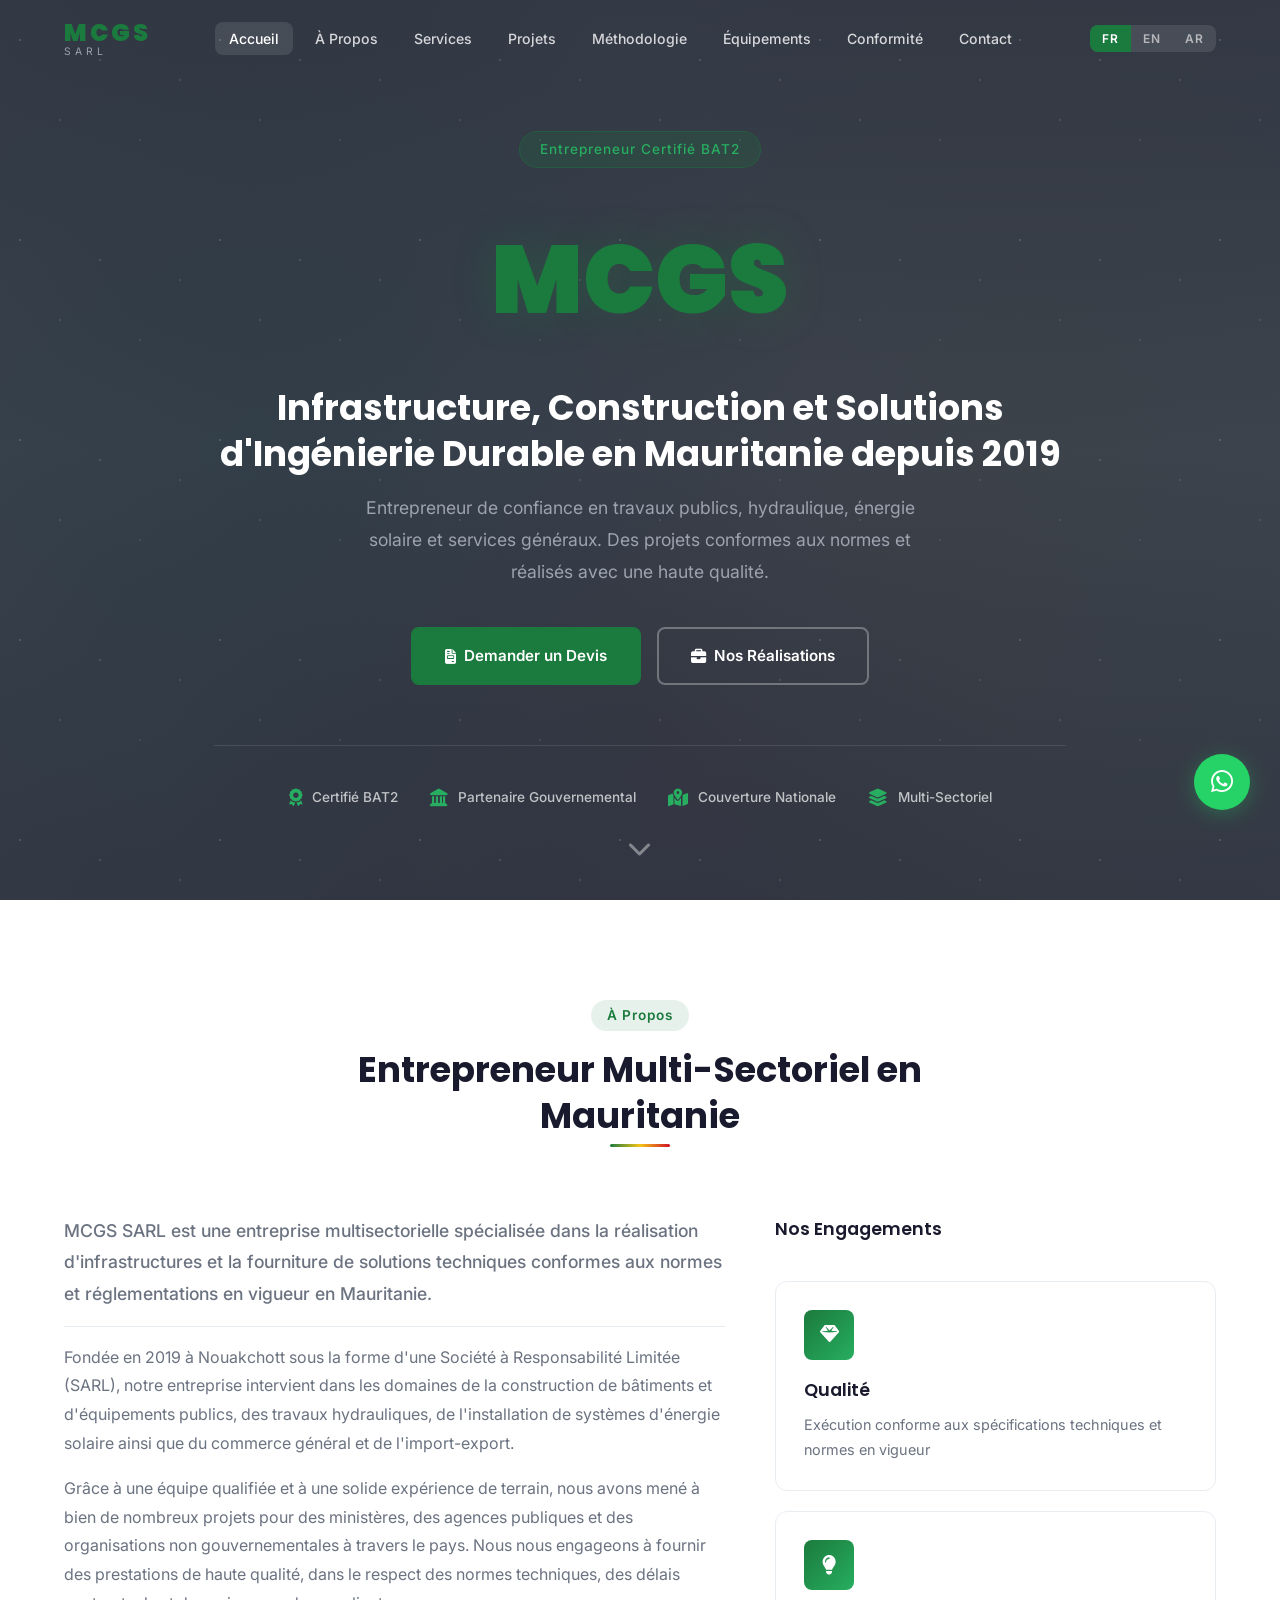
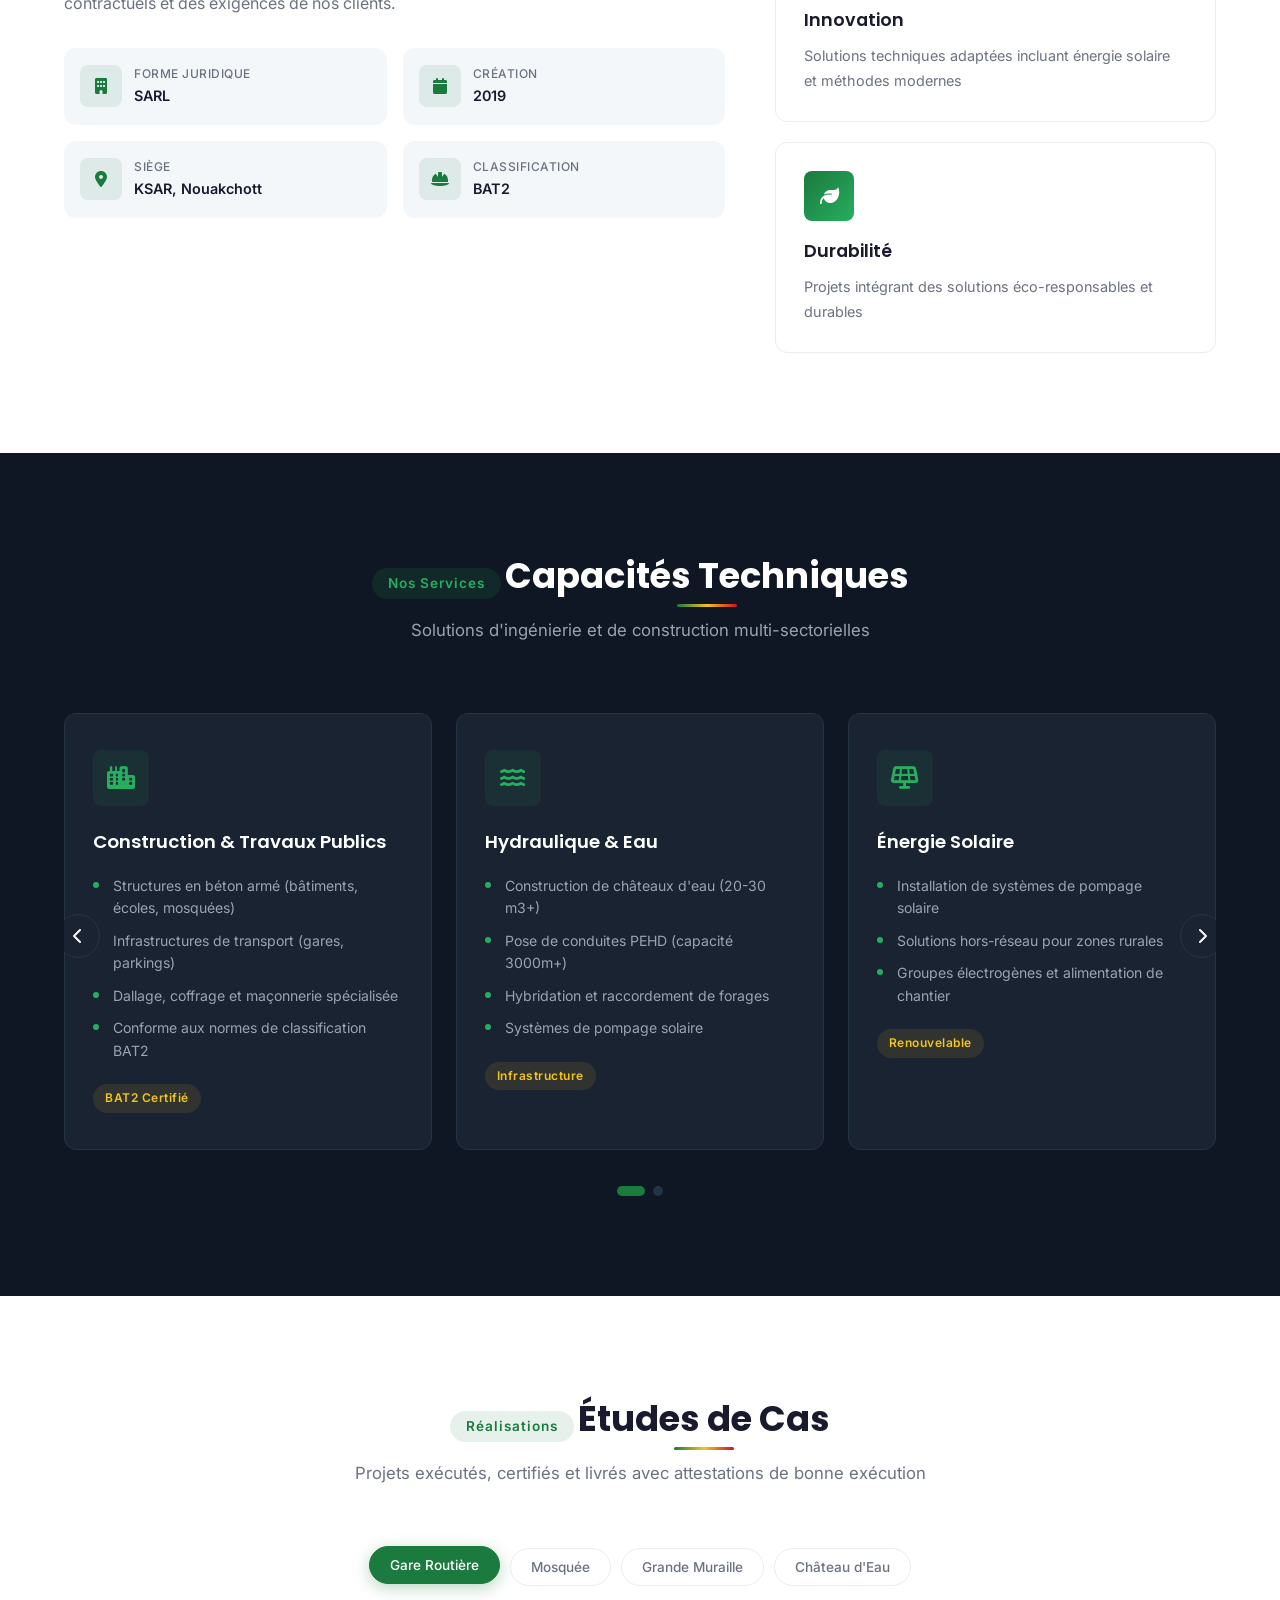
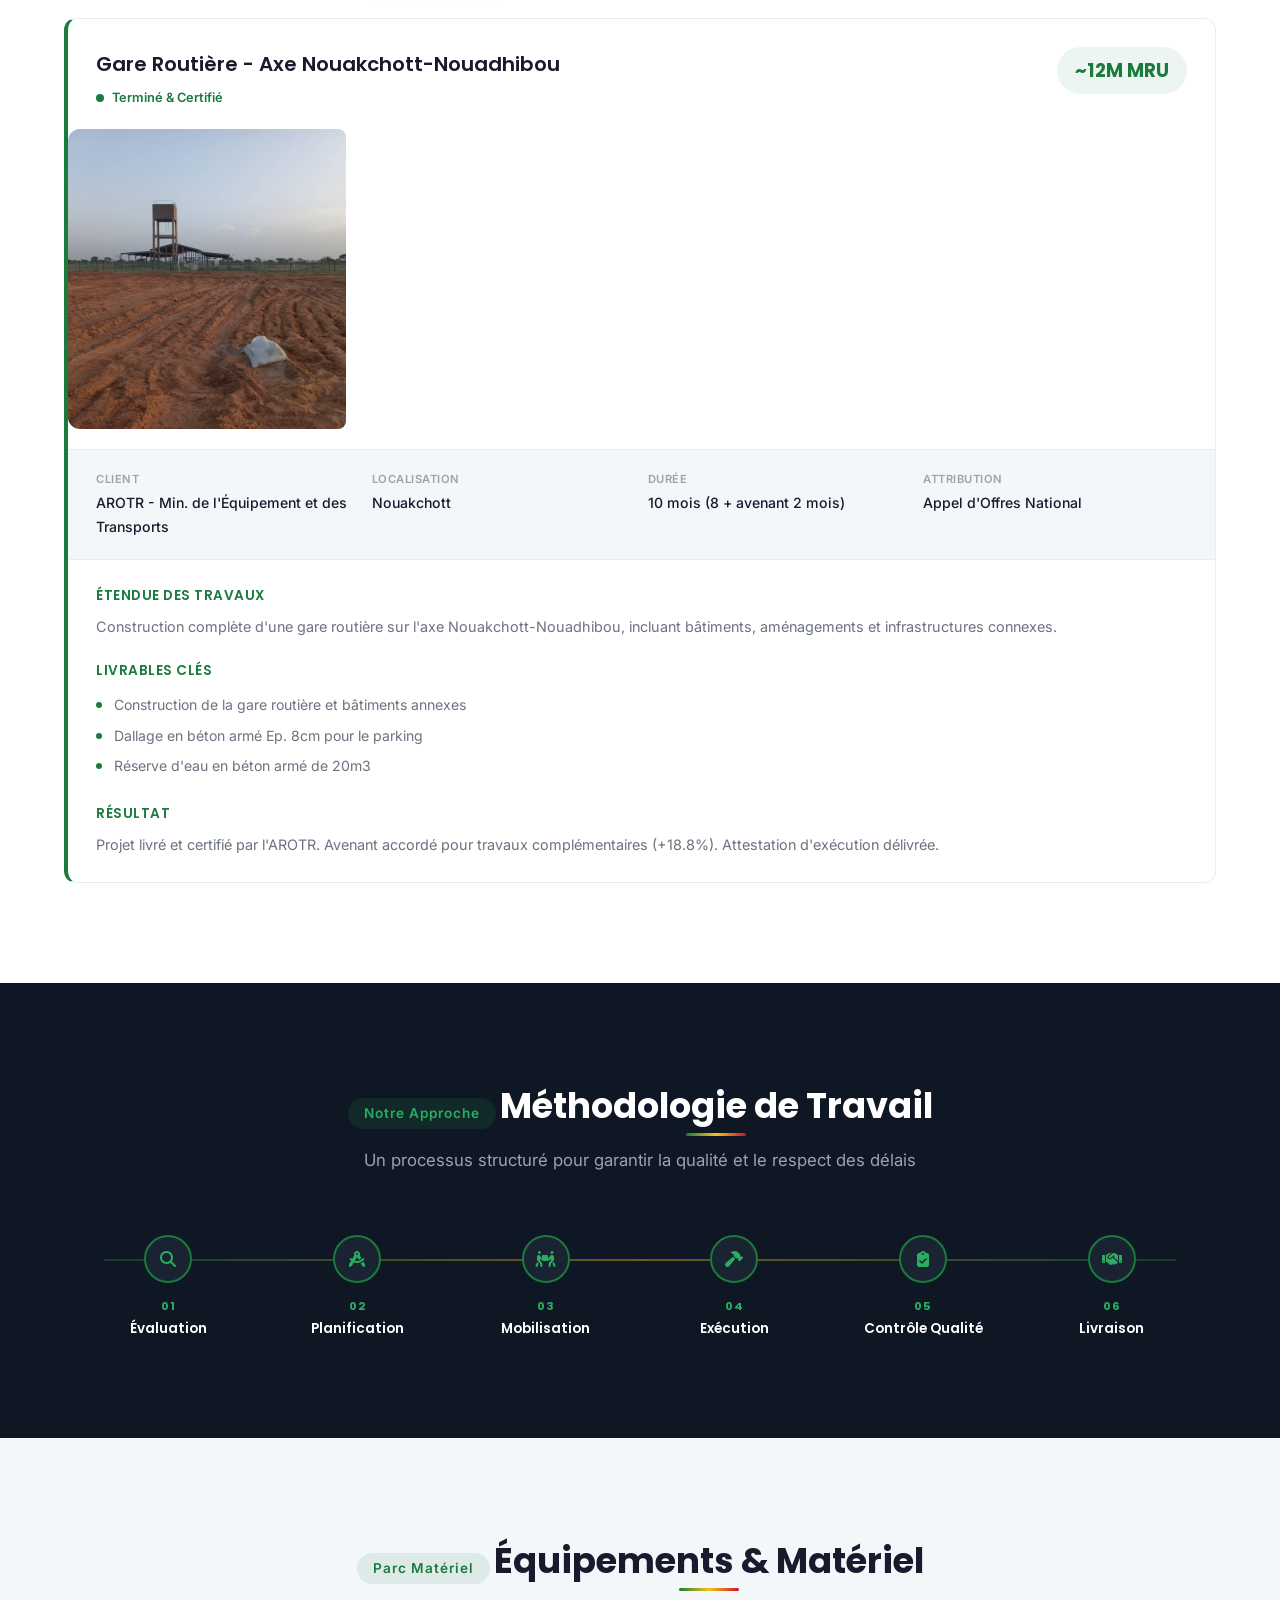
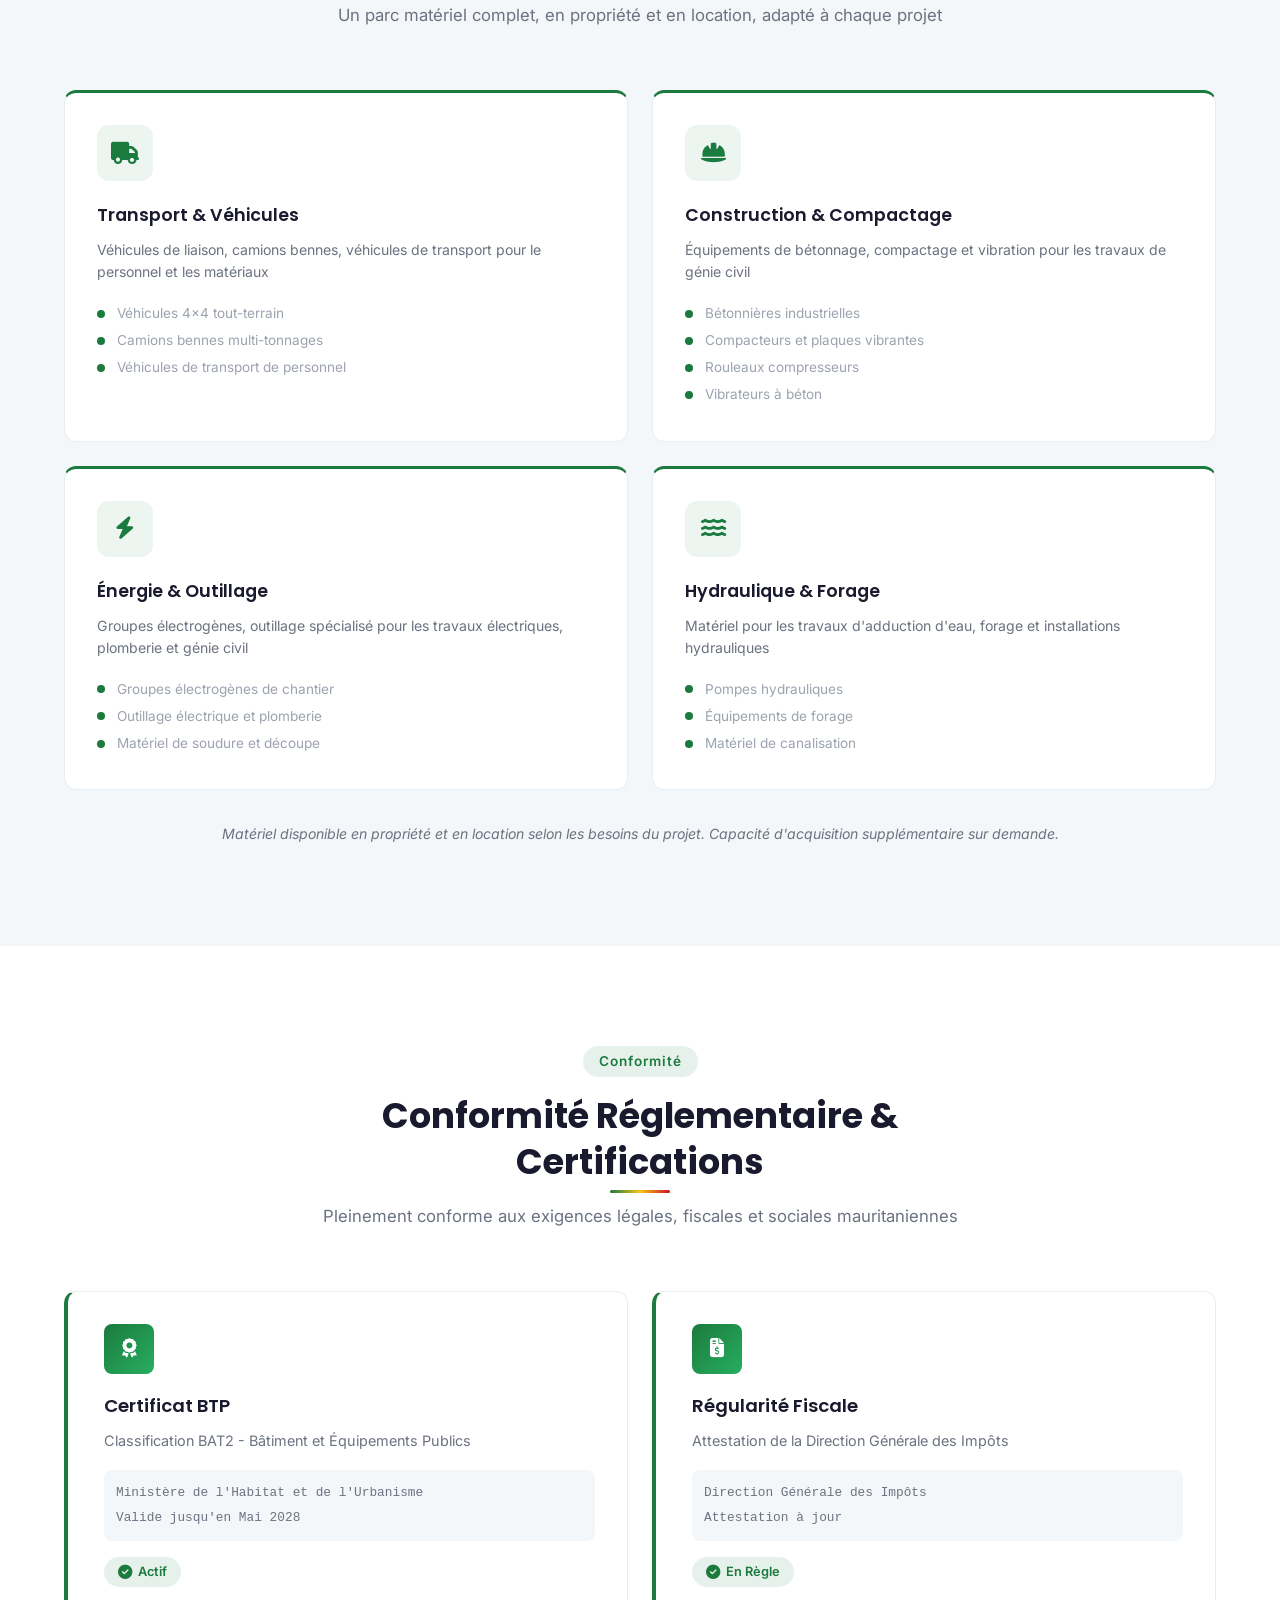
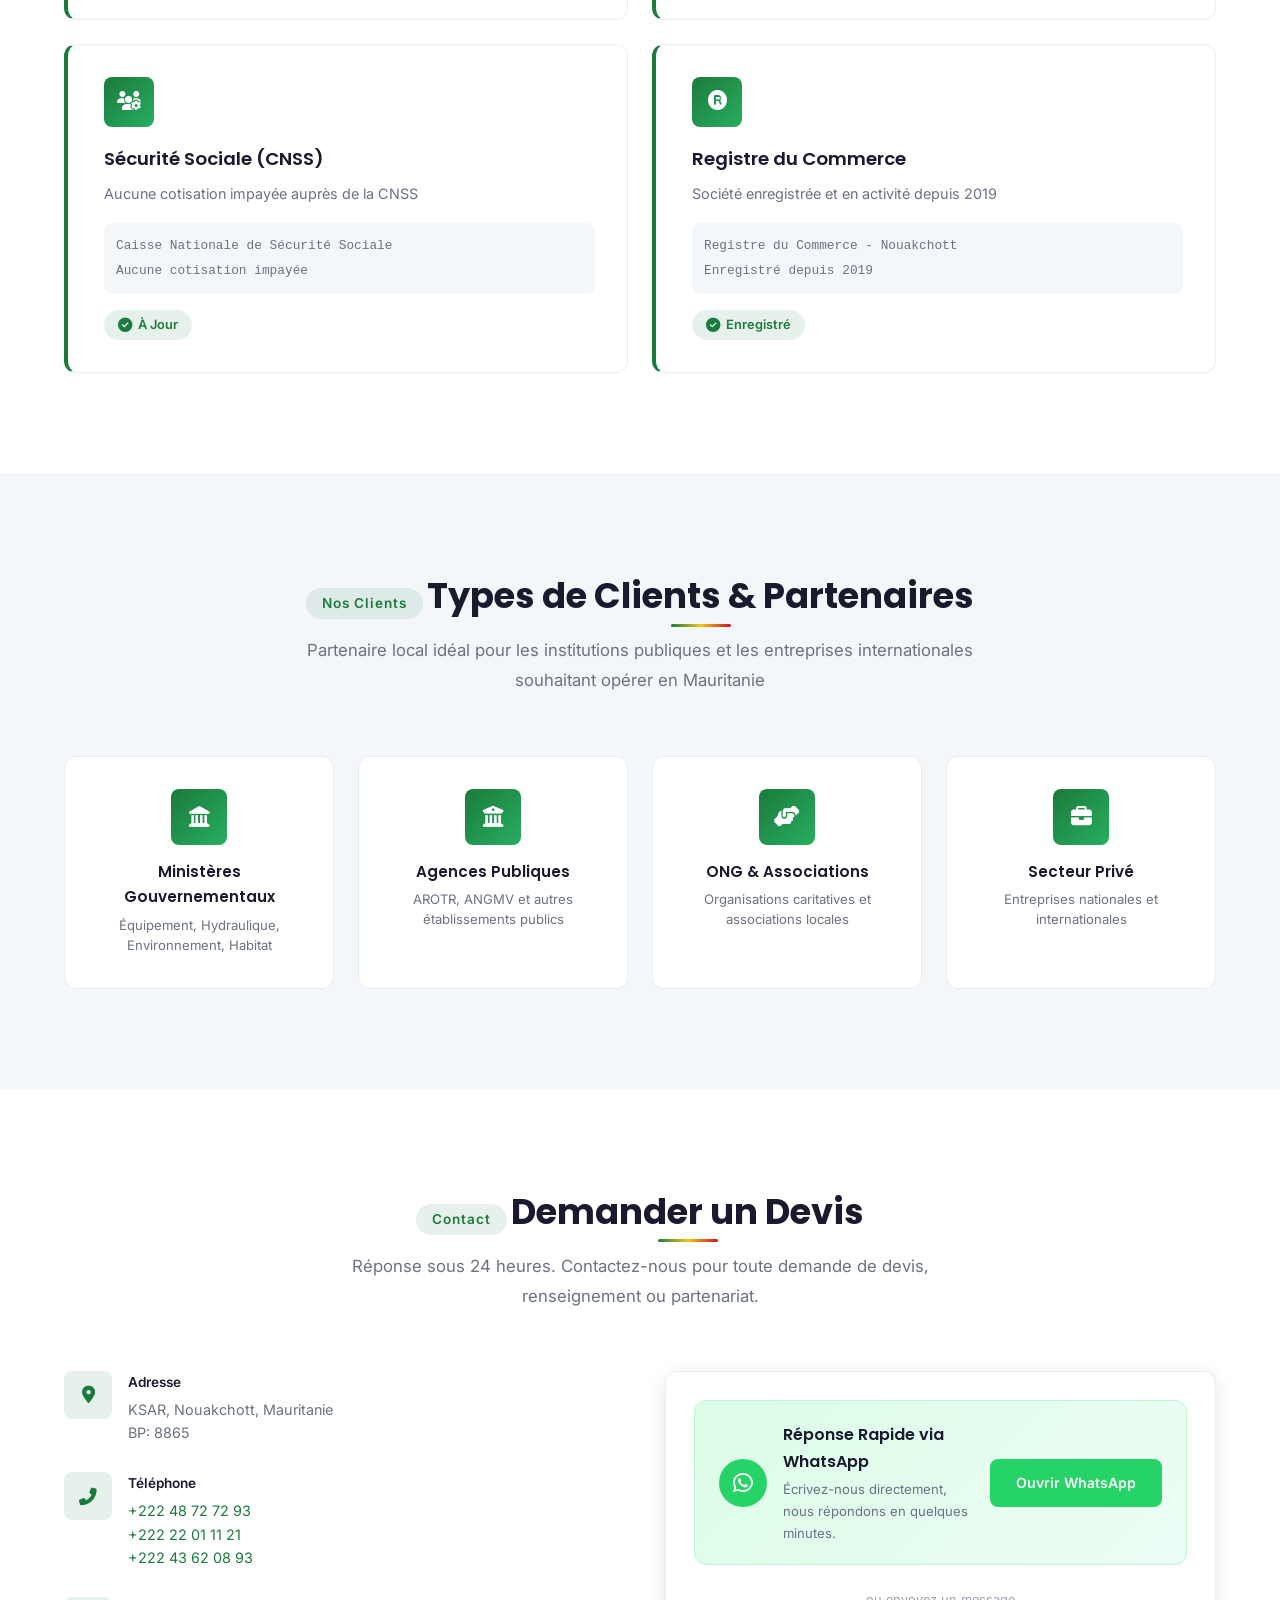
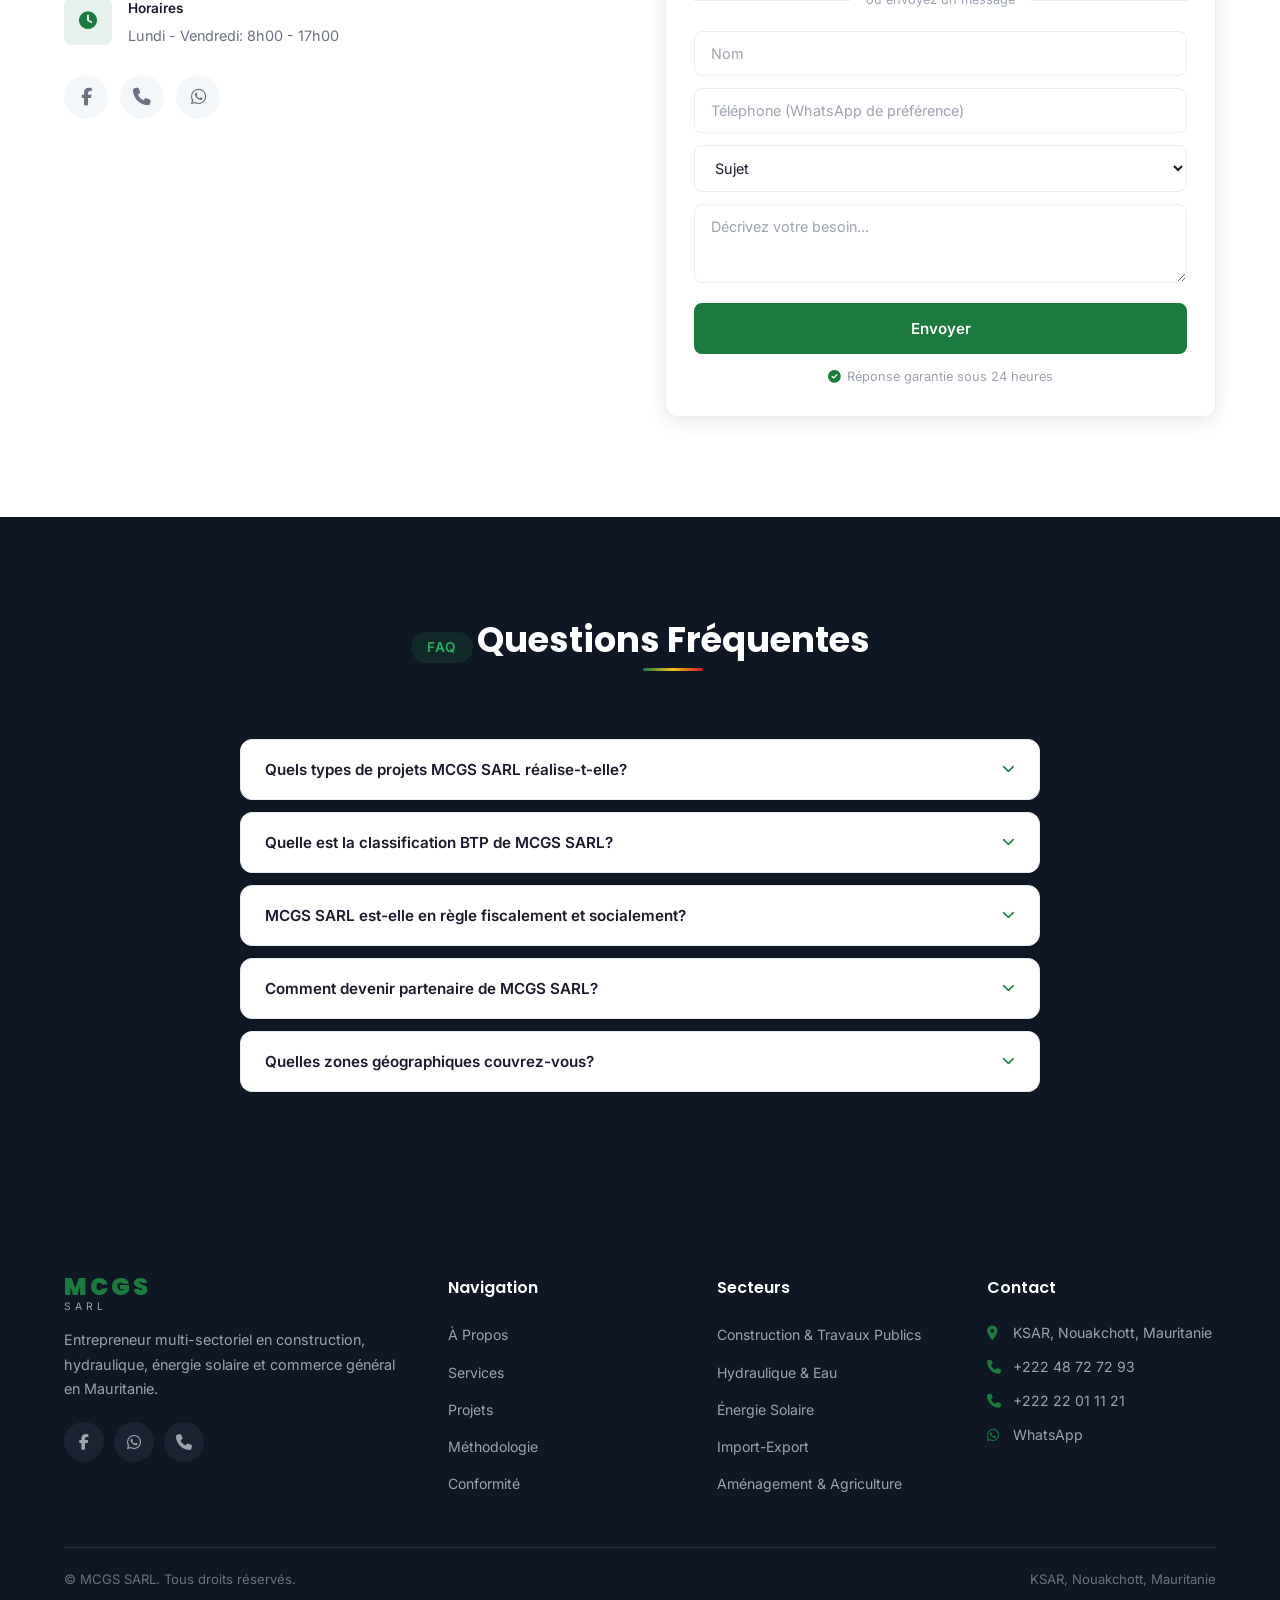
==== index.html @ 9e1204b4 "Update branding to MCGS, add project photos, fix French accents and Arabic translations - Replace MR" ====
<!DOCTYPE html>
<html lang="fr" dir="ltr">
<head>
  <meta charset="UTF-8">
  <meta name="viewport" content="width=device-width, initial-scale=1.0">
  <title>MCGS SARL | Mauritania Pour le Commerce Général et Services</title>
  <meta name="description" content="MCGS SARL - Construction, Import-Export et Services en Mauritanie. Entrepreneur certifié BAT2 pour travaux publics, hydraulique et énergie solaire.">
  <meta name="keywords" content="MCGS, Mauritania, Construction, Import Export, Services, BTP, Nouakchott, BAT2, Hydraulique">
  <link rel="canonical" href="https://mcgsmr.com">
  <meta property="og:title" content="MCGS SARL | Mauritania Pour le Commerce Général et Services">
  <meta property="og:description" content="MCGS SARL - Construction, Import-Export et Services en Mauritanie. Entrepreneur certifié BAT2 pour travaux publics, hydraulique et énergie solaire.">
  <meta property="og:url" content="https://mcgsmr.com">
  <meta property="og:type" content="website">
  <link rel="preconnect" href="https://fonts.googleapis.com">
  <link rel="preconnect" href="https://fonts.gstatic.com" crossorigin>
  <link href="https://fonts.googleapis.com/css2?family=Poppins:wght@300;400;500;600;700;800;900&family=Inter:wght@300;400;500;600;700&family=Cairo:wght@300;400;500;600;700;800&display=swap" rel="stylesheet">
  <link rel="stylesheet" href="https://cdnjs.cloudflare.com/ajax/libs/font-awesome/6.5.1/css/all.min.css">
  <link rel="stylesheet" href="css/style.css">
</head>
<body>

  <!-- Preloader -->
  <div id="preloader">
    <div class="loader-logo">
      <span class="loader-mcgs">MCGS</span>
    </div>
    <div class="loader-bar"><div class="loader-progress"></div></div>
  </div>

  <!-- Navigation -->
  <nav id="navbar">
    <div class="nav-container">
      <a href="#hero" class="nav-logo">
        <div class="logo-text">
          <span class="logo-name">MCGS</span>
          <span class="logo-sub">SARL</span>
        </div>
      </a>

      <ul class="nav-links" id="navLinks">
        <li><a href="#hero" data-i18n="nav.home">Accueil</a></li>
        <li><a href="#about" data-i18n="nav.about">À Propos</a></li>
        <li><a href="#services" data-i18n="nav.services">Services</a></li>
        <li><a href="#projects" data-i18n="nav.projects">Projets</a></li>
        <li><a href="#methodology" data-i18n="nav.methodology">Méthodologie</a></li>
        <li><a href="#equipment" data-i18n="nav.equipment">Équipements</a></li>
        <li><a href="#certifications" data-i18n="nav.certifications">Conformité</a></li>
        <li><a href="#contact" data-i18n="nav.contact">Contact</a></li>
      </ul>

      <div class="nav-right">
        <div class="lang-switcher">
          <button class="lang-btn active" data-lang="fr">FR</button>
          <button class="lang-btn" data-lang="en">EN</button>
          <button class="lang-btn" data-lang="ar">AR</button>
        </div>
        <button class="hamburger" id="hamburger" aria-label="Menu">
          <span></span><span></span><span></span>
        </button>
      </div>
    </div>
  </nav>

  <!-- Hero Section -->
  <section id="hero">
    <div class="hero-bg">
      <div class="hero-pattern"></div>
      <div class="hero-gradient"></div>
    </div>
    <div class="hero-content">
      <div class="hero-badge" data-i18n="hero.badge">Entrepreneur Certifié BAT2</div>
      <div class="hero-logo-large">
        <span class="hero-mcgs">MCGS</span>
      </div>
      <h1 data-i18n="hero.title">Infrastructure, Construction et Solutions d'Ingénierie Durable en Mauritanie depuis 2019</h1>
      <p class="hero-subtitle" data-i18n="hero.subtitle">Entrepreneur de confiance en travaux publics, hydraulique, énergie solaire et services généraux. Des projets conformes aux normes et réalisés avec une haute qualité.</p>
      <div class="hero-buttons">
        <a href="#contact" class="btn btn-primary"><i class="fas fa-file-invoice"></i> <span data-i18n="hero.cta1">Demander un Devis</span></a>
        <a href="#projects" class="btn btn-outline"><i class="fas fa-briefcase"></i> <span data-i18n="hero.cta3">Nos Réalisations</span></a>
      </div>
      <div class="hero-trust">
        <div class="trust-item">
          <i class="fas fa-award"></i>
          <span data-i18n="hero.trust1">Certifié BAT2</span>
        </div>
        <div class="trust-item">
          <i class="fas fa-landmark"></i>
          <span data-i18n="hero.trust2">Partenaire Gouvernemental</span>
        </div>
        <div class="trust-item">
          <i class="fas fa-map-marked-alt"></i>
          <span data-i18n="hero.trust3">Couverture Nationale</span>
        </div>
        <div class="trust-item">
          <i class="fas fa-layer-group"></i>
          <span data-i18n="hero.trust4">Multi-Sectoriel</span>
        </div>
      </div>
    </div>
    <div class="hero-scroll">
      <a href="#about"><i class="fas fa-chevron-down"></i></a>
    </div>
  </section>

  <!-- About Section -->
  <section id="about" class="section">
    <div class="container">
      <div class="section-header">
        <span class="section-tag" data-i18n="about.tag">À Propos</span>
        <h2 class="section-title" data-i18n="about.title">Entrepreneur Multi-Sectoriel en Mauritanie</h2>
      </div>
      <div class="about-grid">
        <div class="about-content">
          <p class="about-lead" data-i18n="about.lead">MCGS SARL est une entreprise multisectorielle spécialisée dans la réalisation d'infrastructures et la fourniture de solutions techniques conformes aux normes et réglementations en vigueur en Mauritanie.</p>
          <p data-i18n="about.text1">Fondée en 2019 à Nouakchott sous la forme d'une Société à Responsabilité Limitée (SARL), notre entreprise intervient dans les domaines de la construction de bâtiments et d'équipements publics, des travaux hydrauliques, de l'installation de systèmes d'énergie solaire ainsi que du commerce général et de l'import-export.</p>
          <p data-i18n="about.text2">Grâce à une équipe qualifiée et à une solide expérience de terrain, nous avons mené à bien de nombreux projets pour des ministères, des agences publiques et des organisations non gouvernementales à travers le pays. Nous nous engageons à fournir des prestations de haute qualité, dans le respect des normes techniques, des délais contractuels et des exigences de nos clients.</p>
          <div class="about-info-cards">
            <div class="info-card">
              <div class="info-icon"><i class="fas fa-building"></i></div>
              <div>
                <h4 data-i18n="about.form">Forme Juridique</h4>
                <p>SARL</p>
              </div>
            </div>
            <div class="info-card">
              <div class="info-icon"><i class="fas fa-calendar"></i></div>
              <div>
                <h4 data-i18n="about.founded">Création</h4>
                <p data-i18n="about.foundedYear">2019</p>
              </div>
            </div>
            <div class="info-card">
              <div class="info-icon"><i class="fas fa-map-marker-alt"></i></div>
              <div>
                <h4 data-i18n="about.location">Siège</h4>
                <p>KSAR, Nouakchott</p>
              </div>
            </div>
            <div class="info-card">
              <div class="info-icon"><i class="fas fa-hard-hat"></i></div>
              <div>
                <h4 data-i18n="about.classification">Classification</h4>
                <p>BAT2</p>
              </div>
            </div>
          </div>
        </div>
        <div class="about-values">
          <h3 class="values-heading" data-i18n="about.vheading">Nos Engagements</h3>
          <div class="value-card">
            <div class="value-icon"><i class="fas fa-gem"></i></div>
            <h3 data-i18n="about.v1title">Qualité</h3>
            <p data-i18n="about.v1desc">Exécution conforme aux spécifications techniques et normes en vigueur</p>
          </div>
          <div class="value-card">
            <div class="value-icon"><i class="fas fa-lightbulb"></i></div>
            <h3 data-i18n="about.v2title">Innovation</h3>
            <p data-i18n="about.v2desc">Solutions techniques adaptées incluant énergie solaire et méthodes modernes</p>
          </div>
          <div class="value-card">
            <div class="value-icon"><i class="fas fa-leaf"></i></div>
            <h3 data-i18n="about.v3title">Durabilité</h3>
            <p data-i18n="about.v3desc">Projets intégrant des solutions éco-responsables et durables</p>
          </div>
        </div>
      </div>
    </div>
  </section>

  <!-- Services Section -->
  <section id="services" class="section section-dark">
    <div class="container">
      <div class="section-header">
        <span class="section-tag" data-i18n="services.tag">Nos Services</span>
        <h2 class="section-title light" data-i18n="services.title">Capacités Techniques</h2>
        <p class="section-desc light" data-i18n="services.desc">Solutions d'ingénierie et de construction multi-sectorielles</p>
      </div>
      <div class="slider-wrapper">
        <button class="slider-btn slider-prev" aria-label="Previous"><i class="fas fa-chevron-left"></i></button>
        <div class="services-slider" id="servicesSlider">
          <div class="service-card">
            <div class="service-icon"><i class="fas fa-city"></i></div>
            <h3 data-i18n="services.s1title">Construction & Travaux Publics</h3>
            <ul class="service-capabilities">
              <li data-i18n="services.s1c1">Structures en béton armé (bâtiments, écoles, mosquées)</li>
              <li data-i18n="services.s1c2">Infrastructures de transport (gares, parkings)</li>
              <li data-i18n="services.s1c3">Dallage, coffrage et maçonnerie spécialisée</li>
              <li data-i18n="services.s1c4">Conforme aux normes de classification BAT2</li>
            </ul>
            <span class="service-tag" data-i18n="services.s1tag">BAT2 Certifié</span>
          </div>
          <div class="service-card">
            <div class="service-icon"><i class="fas fa-water"></i></div>
            <h3 data-i18n="services.s2title">Hydraulique & Eau</h3>
            <ul class="service-capabilities">
              <li data-i18n="services.s2c1">Construction de châteaux d'eau (20-30 m3+)</li>
              <li data-i18n="services.s2c2">Pose de conduites PEHD (capacité 3000m+)</li>
              <li data-i18n="services.s2c3">Hybridation et raccordement de forages</li>
              <li data-i18n="services.s2c4">Systèmes de pompage solaire</li>
            </ul>
            <span class="service-tag" data-i18n="services.s2tag">Infrastructure</span>
          </div>
          <div class="service-card">
            <div class="service-icon"><i class="fas fa-solar-panel"></i></div>
            <h3 data-i18n="services.s4title">Énergie Solaire</h3>
            <ul class="service-capabilities">
              <li data-i18n="services.s4c1">Installation de systèmes de pompage solaire</li>
              <li data-i18n="services.s4c2">Solutions hors-réseau pour zones rurales</li>
              <li data-i18n="services.s4c3">Groupes électrogènes et alimentation de chantier</li>
            </ul>
            <span class="service-tag" data-i18n="services.s4tag">Renouvelable</span>
          </div>
          <div class="service-card">
            <div class="service-icon"><i class="fas fa-seedling"></i></div>
            <h3 data-i18n="services.s5title">Aménagement & Agriculture</h3>
            <ul class="service-capabilities">
              <li data-i18n="services.s5c1">Installation de clôtures et brise-vent</li>
              <li data-i18n="services.s5c2">Aménagement de sites environnementaux</li>
              <li data-i18n="services.s5c3">Travaux de terrassement et préparation de terrain</li>
            </ul>
            <span class="service-tag" data-i18n="services.s5tag">Environnement</span>
          </div>
          <div class="service-card">
            <div class="service-icon"><i class="fas fa-exchange-alt"></i></div>
            <h3 data-i18n="services.s3title">Import-Export</h3>
            <ul class="service-capabilities">
              <li data-i18n="services.s3c1">Approvisionnement en matériaux de construction</li>
              <li data-i18n="services.s3c2">Importation d'équipements et fournitures techniques</li>
              <li data-i18n="services.s3c3">Commerce général de produits et matériaux</li>
            </ul>
            <span class="service-tag" data-i18n="services.s3tag">International</span>
          </div>
          <div class="service-card">
            <div class="service-icon"><i class="fas fa-tools"></i></div>
            <h3 data-i18n="services.s6title">Prestation de Services</h3>
            <ul class="service-capabilities">
              <li data-i18n="services.s6c1">Génie civil, électricité et plomberie</li>
              <li data-i18n="services.s6c2">Topographie et études techniques</li>
              <li data-i18n="services.s6c3">Équipes pluridisciplinaires mobilisables</li>
            </ul>
            <span class="service-tag" data-i18n="services.s6tag">Sur Mesure</span>
          </div>
        </div>
        <button class="slider-btn slider-next" aria-label="Next"><i class="fas fa-chevron-right"></i></button>
      </div>
      <div class="slider-dots" id="sliderDots"></div>
    </div>
  </section>

  <!-- Projects Section (Case Studies) -->
  <section id="projects" class="section">
    <div class="container">
      <div class="section-header">
        <span class="section-tag" data-i18n="projects.tag">Réalisations</span>
        <h2 class="section-title" data-i18n="projects.title">Études de Cas</h2>
        <p class="section-desc" data-i18n="projects.desc">Projets exécutés, certifiés et livrés avec attestations de bonne exécution</p>
      </div>

      <div class="project-nav" id="projectNav">
        <button class="project-nav-btn active" data-target="project1"><span data-i18n="projects.nav1">Gare Routière</span></button>
        <button class="project-nav-btn" data-target="project2"><span data-i18n="projects.nav2">Mosquée</span></button>
        <button class="project-nav-btn" data-target="project3"><span data-i18n="projects.nav3">Grande Muraille</span></button>
        <button class="project-nav-btn" data-target="project4"><span data-i18n="projects.nav4">Château d'Eau</span></button>
      </div>

      <!-- Project 1 -->
      <div class="case-study active" id="project1">
        <div class="case-header">
          <div>
            <h3 data-i18n="projects.p1title">Gare Routière - Axe Nouakchott-Nouadhibou</h3>
            <div class="case-status"><span class="status-dot"></span> <span data-i18n="projects.completed">Terminé & Certifié</span></div>
          </div>
          <div class="case-value">~12M MRU</div>
        </div>
        <div class="case-gallery">
          <img src="images/gare-routiere-1.jpg" alt="Chantier de la Gare Routière - Axe Nouakchott-Nouadhibou" loading="lazy">
        </div>
        <div class="case-meta">
          <div class="meta-item"><span class="meta-label" data-i18n="projects.client">Client</span><span class="meta-value">AROTR - <span data-i18n="projects.p1client">Min. de l'Équipement et des Transports</span></span></div>
          <div class="meta-item"><span class="meta-label" data-i18n="projects.location">Localisation</span><span class="meta-value">Nouakchott</span></div>
          <div class="meta-item"><span class="meta-label" data-i18n="projects.duration">Durée</span><span class="meta-value" data-i18n="projects.p1duration">10 mois (8 + avenant 2 mois)</span></div>
          <div class="meta-item"><span class="meta-label" data-i18n="projects.mode">Attribution</span><span class="meta-value" data-i18n="projects.p1mode">Appel d'Offres National</span></div>
        </div>
        <div class="case-body">
          <div class="case-section">
            <h4 data-i18n="projects.scope">Étendue des Travaux</h4>
            <p data-i18n="projects.p1scope">Construction complète d'une gare routière sur l'axe Nouakchott-Nouadhibou, incluant bâtiments, aménagements et infrastructures connexes.</p>
          </div>
          <div class="case-section">
            <h4 data-i18n="projects.deliverables">Livrables Clés</h4>
            <ul>
              <li data-i18n="projects.p1d1">Construction de la gare routière et bâtiments annexes</li>
              <li data-i18n="projects.p1d2">Dallage en béton armé Ep. 8cm pour le parking</li>
              <li data-i18n="projects.p1d3">Réserve d'eau en béton armé de 20m3</li>
            </ul>
          </div>
          <div class="case-section">
            <h4 data-i18n="projects.result">Résultat</h4>
            <p data-i18n="projects.p1result">Projet livré et certifié par l'AROTR. Avenant accordé pour travaux complémentaires (+18.8%). Attestation d'exécution délivrée.</p>
          </div>
        </div>
      </div>

      <!-- Project 2 -->
      <div class="case-study" id="project2">
        <div class="case-header">
          <div>
            <h3 data-i18n="projects.p2title">Mosquée Abdallah Hassan Al-Shihabi</h3>
            <div class="case-status"><span class="status-dot"></span> <span data-i18n="projects.completed">Terminé & Certifié</span></div>
          </div>
        </div>
        <div class="case-gallery">
          <img src="images/mosque-1.jpg" alt="Mosquée Abdallah Hassan Al-Shihabi - Vue extérieure" loading="lazy">
          <img src="images/mosque-2.jpg" alt="Mosquée Abdallah Hassan Al-Shihabi - Vue latérale" loading="lazy">
          <img src="images/mosque-3.jpg" alt="Mosquée - Construction traditionnelle" loading="lazy">
          <img src="images/mosque-4.jpg" alt="Mosquée - Vue d'ensemble" loading="lazy">
        </div>
        <div class="case-meta">
          <div class="meta-item"><span class="meta-label" data-i18n="projects.client">Client</span><span class="meta-value" data-i18n="projects.p2client">Association El YedOlya</span></div>
          <div class="meta-item"><span class="meta-label" data-i18n="projects.duration">Durée</span><span class="meta-value">10 <span data-i18n="projects.months">mois</span></span></div>
          <div class="meta-item"><span class="meta-label" data-i18n="projects.location">Localisation</span><span class="meta-value">Nouakchott</span></div>
        </div>
        <div class="case-body">
          <div class="case-section">
            <h4 data-i18n="projects.scope">Étendue des Travaux</h4>
            <p data-i18n="projects.p2scope">Construction intégrale d'une mosquée selon les spécifications architecturales et techniques requises.</p>
          </div>
          <div class="case-section">
            <h4 data-i18n="projects.result">Résultat</h4>
            <p data-i18n="projects.p2result">Travaux réalisés conformément aux spécifications. Attestation de bonne exécution délivrée.</p>
          </div>
        </div>
      </div>

      <!-- Project 3 -->
      <div class="case-study" id="project3">
        <div class="case-header">
          <div>
            <h3 data-i18n="projects.p3title">Clôtures & Brise-Vent - Grande Muraille Verte</h3>
            <div class="case-status"><span class="status-dot"></span> <span data-i18n="projects.completed">Terminé & Certifié</span></div>
          </div>
          <div class="case-value">~3.6M MRU</div>
        </div>
        <div class="case-gallery">
          <img src="images/gmv-1.jpg" alt="Travaux de terrassement - Grande Muraille Verte" loading="lazy">
          <img src="images/gmv-2.jpg" alt="Terrassement et clôtures - Assaba" loading="lazy">
          <img src="images/gmv-3.jpg" alt="Parcelles agricoles protégées" loading="lazy">
          <img src="images/gmv-4.jpg" alt="Champs irrigués - Hodh El Gharbi" loading="lazy">
        </div>
        <div class="case-meta">
          <div class="meta-item"><span class="meta-label" data-i18n="projects.client">Client</span><span class="meta-value">ANGMV - <span data-i18n="projects.p3client">Min. de l'Environnement</span></span></div>
          <div class="meta-item"><span class="meta-label" data-i18n="projects.duration">Durée</span><span class="meta-value">45 <span data-i18n="projects.days">jours</span></span></div>
          <div class="meta-item"><span class="meta-label" data-i18n="projects.location">Localisation</span><span class="meta-value">Assaba & Hodh El Gharbi</span></div>
          <div class="meta-item"><span class="meta-label" data-i18n="projects.funding">Financement</span><span class="meta-value" data-i18n="projects.p3funding">Subvention de l'État</span></div>
        </div>
        <div class="case-body">
          <div class="case-section">
            <h4 data-i18n="projects.scope">Étendue des Travaux</h4>
            <p data-i18n="projects.p3scope">Pose de clôtures et brise-vent pour les sites de Guerou (Wilaya de l'Assaba) et Dwirara (Wilaya du Hodh El Gharbi) dans le cadre du programme national de la Grande Muraille Verte.</p>
          </div>
          <div class="case-section">
            <h4 data-i18n="projects.result">Résultat</h4>
            <p data-i18n="projects.p3result">Contrat exécuté avec satisfaction en 45 jours. Attestation de bonne exécution délivrée par le Directeur Général de l'ANGMV.</p>
          </div>
        </div>
      </div>

      <!-- Project 4 -->
      <div class="case-study" id="project4">
        <div class="case-header">
          <div>
            <h3 data-i18n="projects.p4title">Château d'Eau & Raccordement - Région Assaba</h3>
            <div class="case-status"><span class="status-dot"></span> <span data-i18n="projects.completed">Terminé & Certifié</span></div>
          </div>
          <div class="case-value">~3.4M MRU</div>
        </div>
        <div class="case-gallery">
          <img src="images/water-tower-1.jpg" alt="Château d'eau - Région Assaba" loading="lazy">
          <img src="images/water-tower-2.jpg" alt="Installation solaire et château d'eau" loading="lazy">
          <img src="images/water-tower-3.jpg" alt="Château d'eau et système de pompage solaire" loading="lazy">
          <img src="images/water-tower-4.jpg" alt="Panneaux solaires pour pompage hydraulique" loading="lazy">
        </div>
        <div class="case-meta">
          <div class="meta-item"><span class="meta-label" data-i18n="projects.client">Client</span><span class="meta-value" data-i18n="projects.p4client">Min. de l'Hydraulique et de l'Assainissement</span></div>
          <div class="meta-item"><span class="meta-label" data-i18n="projects.duration">Durée</span><span class="meta-value">3 <span data-i18n="projects.months">mois</span></span></div>
          <div class="meta-item"><span class="meta-label" data-i18n="projects.location">Localisation</span><span class="meta-value">Ehel Behloul & Bourka, Assaba</span></div>
          <div class="meta-item"><span class="meta-label" data-i18n="projects.funding">Financement</span><span class="meta-value" data-i18n="projects.p4funding">Budget de l'État</span></div>
        </div>
        <div class="case-body">
          <div class="case-section">
            <h4 data-i18n="projects.scope">Étendue des Travaux</h4>
            <p data-i18n="projects.p4scope">Reconstruction d'un château d'eau et hybridation/raccordement d'un forage au château d'eau existant dans la Wilaya de l'Assaba.</p>
          </div>
          <div class="case-section">
            <h4 data-i18n="projects.deliverables">Livrables Clés</h4>
            <ul>
              <li data-i18n="projects.p4d1">Château d'eau de 30m3 à 12m de hauteur</li>
              <li data-i18n="projects.p4d2">3 000 ml de conduite PEHD diamètre 63 PN10</li>
              <li data-i18n="projects.p4d3">Groupe électrogène de 30 KVA installé</li>
            </ul>
          </div>
          <div class="case-section">
            <h4 data-i18n="projects.result">Résultat</h4>
            <p data-i18n="projects.p4result">Attestation de bonne fin délivrée par la Direction de l'Hydraulique.</p>
          </div>
        </div>
      </div>

    </div>
  </section>

  <!-- Work Methodology Section -->
  <section id="methodology" class="section section-dark">
    <div class="container">
      <div class="section-header">
        <span class="section-tag" data-i18n="method.tag">Notre Approche</span>
        <h2 class="section-title light" data-i18n="method.title">Méthodologie de Travail</h2>
        <p class="section-desc light" data-i18n="method.desc">Un processus structuré pour garantir la qualité et le respect des délais</p>
      </div>
      <div class="method-timeline">
        <div class="method-timeline-line"></div>
        <div class="method-tl-step">
          <div class="method-tl-dot"><i class="fas fa-search"></i></div>
          <div class="method-tl-content">
            <span class="method-tl-num">01</span>
            <h4 data-i18n="method.s1title">Évaluation</h4>
          </div>
        </div>
        <div class="method-tl-step">
          <div class="method-tl-dot"><i class="fas fa-drafting-compass"></i></div>
          <div class="method-tl-content">
            <span class="method-tl-num">02</span>
            <h4 data-i18n="method.s2title">Planification</h4>
          </div>
        </div>
        <div class="method-tl-step">
          <div class="method-tl-dot"><i class="fas fa-people-carry"></i></div>
          <div class="method-tl-content">
            <span class="method-tl-num">03</span>
            <h4 data-i18n="method.s3title">Mobilisation</h4>
          </div>
        </div>
        <div class="method-tl-step">
          <div class="method-tl-dot"><i class="fas fa-hammer"></i></div>
          <div class="method-tl-content">
            <span class="method-tl-num">04</span>
            <h4 data-i18n="method.s4title">Exécution</h4>
          </div>
        </div>
        <div class="method-tl-step">
          <div class="method-tl-dot"><i class="fas fa-clipboard-check"></i></div>
          <div class="method-tl-content">
            <span class="method-tl-num">05</span>
            <h4 data-i18n="method.s5title">Contrôle Qualité</h4>
          </div>
        </div>
        <div class="method-tl-step">
          <div class="method-tl-dot"><i class="fas fa-handshake"></i></div>
          <div class="method-tl-content">
            <span class="method-tl-num">06</span>
            <h4 data-i18n="method.s6title">Livraison</h4>
          </div>
        </div>
      </div>
    </div>
  </section>

  <!-- Equipment Section (Categorized) -->
  <section id="equipment" class="section section-alt">
    <div class="container">
      <div class="section-header">
        <span class="section-tag" data-i18n="equipment.tag">Parc Matériel</span>
        <h2 class="section-title" data-i18n="equipment.title">Équipements & Matériel</h2>
        <p class="section-desc" data-i18n="equipment.desc">Un parc matériel complet, en propriété et en location, adapté à chaque projet</p>
      </div>

      <div class="equip-capabilities-grid">
        <!-- Transport -->
        <div class="equip-cap-card">
          <div class="equip-cap-icon"><i class="fas fa-truck"></i></div>
          <h3 data-i18n="equipment.catTransport">Transport & Véhicules</h3>
          <p data-i18n="equipment.catTransportDesc">Véhicules de liaison, camions bennes, véhicules de transport pour le personnel et les matériaux</p>
          <ul class="equip-cap-list">
            <li data-i18n="equipment.t1">Véhicules 4x4 tout-terrain</li>
            <li data-i18n="equipment.t2">Camions bennes multi-tonnages</li>
            <li data-i18n="equipment.t3">Véhicules de transport de personnel</li>
          </ul>
        </div>

        <!-- Construction -->
        <div class="equip-cap-card">
          <div class="equip-cap-icon"><i class="fas fa-hard-hat"></i></div>
          <h3 data-i18n="equipment.catConstruction">Construction & Compactage</h3>
          <p data-i18n="equipment.catConstructionDesc">Équipements de bétonnage, compactage et vibration pour les travaux de génie civil</p>
          <ul class="equip-cap-list">
            <li data-i18n="equipment.c1">Bétonnières industrielles</li>
            <li data-i18n="equipment.c2">Compacteurs et plaques vibrantes</li>
            <li data-i18n="equipment.c3">Rouleaux compresseurs</li>
            <li data-i18n="equipment.c4">Vibrateurs à béton</li>
          </ul>
        </div>

        <!-- Energy & Tools -->
        <div class="equip-cap-card">
          <div class="equip-cap-icon"><i class="fas fa-bolt"></i></div>
          <h3 data-i18n="equipment.catEnergy">Énergie & Outillage</h3>
          <p data-i18n="equipment.catEnergyDesc">Groupes électrogènes, outillage spécialisé pour les travaux électriques, plomberie et génie civil</p>
          <ul class="equip-cap-list">
            <li data-i18n="equipment.e1">Groupes électrogènes de chantier</li>
            <li data-i18n="equipment.e2">Outillage électrique et plomberie</li>
            <li data-i18n="equipment.e3">Matériel de soudure et découpe</li>
          </ul>
        </div>

        <!-- Hydraulic -->
        <div class="equip-cap-card">
          <div class="equip-cap-icon"><i class="fas fa-water"></i></div>
          <h3 data-i18n="equipment.catHydraulic">Hydraulique & Forage</h3>
          <p data-i18n="equipment.catHydraulicDesc">Matériel pour les travaux d'adduction d'eau, forage et installations hydrauliques</p>
          <ul class="equip-cap-list">
            <li data-i18n="equipment.h1">Pompes hydrauliques</li>
            <li data-i18n="equipment.h2">Équipements de forage</li>
            <li data-i18n="equipment.h3">Matériel de canalisation</li>
          </ul>
        </div>
      </div>

      <p class="equip-note" data-i18n="equipment.note">Matériel disponible en propriété et en location selon les besoins du projet. Capacité d'acquisition supplémentaire sur demande.</p>
    </div>
  </section>

  <!-- Certifications Section -->
  <section id="certifications" class="section">
    <div class="container">
      <div class="section-header">
        <span class="section-tag" data-i18n="cert.tag">Conformité</span>
        <h2 class="section-title" data-i18n="cert.title">Conformité Réglementaire & Certifications</h2>
        <p class="section-desc" data-i18n="cert.desc">Pleinement conforme aux exigences légales, fiscales et sociales mauritaniennes</p>
      </div>
      <div class="cert-grid">
        <div class="cert-card">
          <div class="cert-icon"><i class="fas fa-award"></i></div>
          <h3 data-i18n="cert.c1title">Certificat BTP</h3>
          <p data-i18n="cert.c1desc">Classification BAT2 - Bâtiment et Équipements Publics</p>
          <div class="cert-details">
            <span data-i18n="cert.c1issuer">Ministère de l'Habitat et de l'Urbanisme</span>
            <span data-i18n="cert.c1valid">Valide jusqu'en Mai 2028</span>
          </div>
          <div class="cert-badge"><i class="fas fa-check-circle"></i> <span data-i18n="cert.active">Actif</span></div>
        </div>
        <div class="cert-card">
          <div class="cert-icon"><i class="fas fa-file-invoice-dollar"></i></div>
          <h3 data-i18n="cert.c2title">Régularité Fiscale</h3>
          <p data-i18n="cert.c2desc">Attestation de la Direction Générale des Impôts</p>
          <div class="cert-details">
            <span data-i18n="cert.c2issuer">Direction Générale des Impôts</span>
            <span data-i18n="cert.c2date">Attestation à jour</span>
          </div>
          <div class="cert-badge"><i class="fas fa-check-circle"></i> <span data-i18n="cert.compliant">En Règle</span></div>
        </div>
        <div class="cert-card">
          <div class="cert-icon"><i class="fas fa-users-cog"></i></div>
          <h3 data-i18n="cert.c3title">Sécurité Sociale (CNSS)</h3>
          <p data-i18n="cert.c3desc">Aucune cotisation impayée auprès de la CNSS</p>
          <div class="cert-details">
            <span data-i18n="cert.c3issuer">Caisse Nationale de Sécurité Sociale</span>
            <span data-i18n="cert.c3date">Aucune cotisation impayée</span>
          </div>
          <div class="cert-badge"><i class="fas fa-check-circle"></i> <span data-i18n="cert.uptodate">À Jour</span></div>
        </div>
        <div class="cert-card">
          <div class="cert-icon"><i class="fas fa-registered"></i></div>
          <h3 data-i18n="cert.c4title">Registre du Commerce</h3>
          <p data-i18n="cert.c4desc">Société enregistrée et en activité depuis 2019</p>
          <div class="cert-details">
            <span data-i18n="cert.c4issuer">Registre du Commerce - Nouakchott</span>
            <span data-i18n="cert.c4date">Enregistré depuis 2019</span>
          </div>
          <div class="cert-badge"><i class="fas fa-check-circle"></i> <span data-i18n="cert.registered">Enregistré</span></div>
        </div>
      </div>
    </div>
  </section>

  <!-- Partners / Client Types Section (NEW) -->
  <section id="partners" class="section section-alt">
    <div class="container">
      <div class="section-header">
        <span class="section-tag" data-i18n="partners.tag">Nos Clients</span>
        <h2 class="section-title" data-i18n="partners.title">Types de Clients & Partenaires</h2>
        <p class="section-desc" data-i18n="partners.desc">Partenaire local idéal pour les institutions publiques et les entreprises internationales souhaitant opérer en Mauritanie</p>
      </div>
      <div class="partners-grid">
        <div class="partner-card">
          <div class="partner-icon"><i class="fas fa-landmark"></i></div>
          <h4 data-i18n="partners.p1">Ministères Gouvernementaux</h4>
          <p data-i18n="partners.p1desc">Équipement, Hydraulique, Environnement, Habitat</p>
        </div>
        <div class="partner-card">
          <div class="partner-icon"><i class="fas fa-university"></i></div>
          <h4 data-i18n="partners.p2">Agences Publiques</h4>
          <p data-i18n="partners.p2desc">AROTR, ANGMV et autres établissements publics</p>
        </div>
        <div class="partner-card">
          <div class="partner-icon"><i class="fas fa-hands-helping"></i></div>
          <h4 data-i18n="partners.p3">ONG & Associations</h4>
          <p data-i18n="partners.p3desc">Organisations caritatives et associations locales</p>
        </div>
        <div class="partner-card">
          <div class="partner-icon"><i class="fas fa-briefcase"></i></div>
          <h4 data-i18n="partners.p4">Secteur Privé</h4>
          <p data-i18n="partners.p4desc">Entreprises nationales et internationales</p>
        </div>
      </div>
    </div>
  </section>

  <!-- Contact Section -->
  <section id="contact" class="section">
    <div class="container">
      <div class="section-header">
        <span class="section-tag" data-i18n="contact.tag">Contact</span>
        <h2 class="section-title" data-i18n="contact.title">Demander un Devis</h2>
        <p class="section-desc" data-i18n="contact.desc">Réponse sous 24 heures. Contactez-nous pour toute demande de devis, renseignement ou partenariat.</p>
      </div>
      <div class="contact-grid">
        <div class="contact-info">
          <div class="contact-item">
            <div class="contact-icon"><i class="fas fa-map-marker-alt"></i></div>
            <div>
              <h4 data-i18n="contact.address">Adresse</h4>
              <p>KSAR, Nouakchott, Mauritanie<br>BP: 8865</p>
            </div>
          </div>
          <div class="contact-item">
            <div class="contact-icon"><i class="fas fa-phone-alt"></i></div>
            <div>
              <h4 data-i18n="contact.phone">Téléphone</h4>
              <p><a href="tel:+22248727293">+222 48 72 72 93</a></p>
              <p><a href="tel:+22222011121">+222 22 01 11 21</a></p>
              <p><a href="tel:+22243620893">+222 43 62 08 93</a></p>
            </div>
          </div>
          <div class="contact-item">
            <div class="contact-icon"><i class="fas fa-clock"></i></div>
            <div>
              <h4 data-i18n="contact.hours">Horaires</h4>
              <p data-i18n="contact.hoursText">Lundi - Vendredi: 8h00 - 17h00</p>
            </div>
          </div>
          <div class="contact-social">
            <a href="https://www.facebook.com/profile.php?id=100089844228763" target="_blank" rel="noopener" class="social-link"><i class="fab fa-facebook-f"></i></a>
            <a href="tel:+22248727293" class="social-link"><i class="fas fa-phone"></i></a>
            <a href="https://wa.me/22248727293" target="_blank" rel="noopener" class="social-link"><i class="fab fa-whatsapp"></i></a>
          </div>
        </div>
        <div class="contact-form-wrapper">
          <!-- WhatsApp Quick Contact -->
          <div class="whatsapp-cta">
            <div class="whatsapp-cta-icon"><i class="fab fa-whatsapp"></i></div>
            <div class="whatsapp-cta-text">
              <h3 data-i18n="contact.waTitle">Réponse Rapide via WhatsApp</h3>
              <p data-i18n="contact.waDesc">Écrivez-nous directement, nous répondons en quelques minutes.</p>
            </div>
            <a href="https://wa.me/22248727293" target="_blank" rel="noopener" class="btn btn-whatsapp" data-i18n="contact.waBtn">Ouvrir WhatsApp</a>
          </div>

          <div class="form-divider">
            <span data-i18n="contact.or">ou envoyez un message</span>
          </div>

          <!-- Simplified Form -->
          <form id="contactForm" class="contact-form">
            <div class="form-group">
              <input type="text" name="name" placeholder="Nom" data-i18n-ph="contact.phName" required>
            </div>
            <div class="form-group">
              <input type="tel" name="phone" placeholder="Téléphone (WhatsApp de préférence)" data-i18n-ph="contact.phPhone">
            </div>
            <div class="form-group">
              <select name="subject">
                <option value="" disabled selected data-i18n="contact.phSubject">Sujet</option>
                <option value="quote" data-i18n="contact.optQuote">Demande de Devis</option>
                <option value="partnership" data-i18n="contact.opt1">Partenariat</option>
                <option value="project" data-i18n="contact.opt2">Projet</option>
                <option value="other" data-i18n="contact.opt4">Autre</option>
              </select>
            </div>
            <div class="form-group">
              <textarea name="message" rows="3" placeholder="Décrivez votre besoin..." data-i18n-ph="contact.phMessage" required></textarea>
            </div>
            <button type="submit" class="btn btn-primary btn-full" data-i18n="contact.send">Envoyer</button>
          </form>
          <p class="form-trust" data-i18n="contact.trust">Réponse garantie sous 24 heures</p>
        </div>
      </div>
    </div>
  </section>

  <!-- FAQ Section -->
  <section id="faq" class="section section-dark">
    <div class="container">
      <div class="section-header">
        <span class="section-tag">FAQ</span>
        <h2 class="section-title light" data-i18n="faq.title">Questions Fréquentes</h2>
      </div>
      <div class="faq-list">
        <div class="faq-item">
          <button class="faq-question">
            <span data-i18n="faq.q1">Quels types de projets MCGS SARL réalise-t-elle?</span>
            <i class="fas fa-chevron-down"></i>
          </button>
          <div class="faq-answer">
            <p data-i18n="faq.a1">MCGS SARL réalise des projets de construction (écoles, mosquées, gares routières), des travaux hydrauliques (châteaux d'eau, conduites PEHD), des projets environnementaux (Grande Muraille Verte), et des installations d'énergie solaire.</p>
          </div>
        </div>
        <div class="faq-item">
          <button class="faq-question">
            <span data-i18n="faq.q2">Quelle est la classification BTP de MCGS SARL?</span>
            <i class="fas fa-chevron-down"></i>
          </button>
          <div class="faq-answer">
            <p data-i18n="faq.a2">Classification BAT2 pour Bâtiment et Équipements Publics, certifiée par le Ministère de l'Habitat. Valide jusqu'en Mai 2028.</p>
          </div>
        </div>
        <div class="faq-item">
          <button class="faq-question">
            <span data-i18n="faq.q3">MCGS SARL est-elle en règle fiscalement et socialement?</span>
            <i class="fas fa-chevron-down"></i>
          </button>
          <div class="faq-answer">
            <p data-i18n="faq.a3">Oui, pleinement conforme. Attestation fiscale DGI à jour. Attestation CNSS confirmant aucune cotisation impayée.</p>
          </div>
        </div>
        <div class="faq-item">
          <button class="faq-question">
            <span data-i18n="faq.q4">Comment devenir partenaire de MCGS SARL?</span>
            <i class="fas fa-chevron-down"></i>
          </button>
          <div class="faq-answer">
            <p data-i18n="faq.a4">Nous accueillons les partenariats pour étendre nos capacités. Partenaire local idéal pour les entreprises internationales souhaitant opérer en Mauritanie. Contactez-nous par WhatsApp ou formulaire.</p>
          </div>
        </div>
        <div class="faq-item">
          <button class="faq-question">
            <span data-i18n="faq.q5">Quelles zones géographiques couvrez-vous?</span>
            <i class="fas fa-chevron-down"></i>
          </button>
          <div class="faq-answer">
            <p data-i18n="faq.a5">Basée à Nouakchott (KSAR), nous opérons dans toute la Mauritanie: Assaba, Hodh El Gharbi, axe Nouakchott-Nouadhibou et autres wilayas.</p>
          </div>
        </div>
      </div>
    </div>
  </section>

  <!-- Footer -->
  <footer id="footer">
    <div class="container">
      <div class="footer-grid">
        <div class="footer-brand">
          <div class="footer-logo">
            <div class="logo-text">
              <span class="logo-name">MCGS</span>
              <span class="logo-sub">SARL</span>
            </div>
          </div>
          <p data-i18n="footer.desc">Entrepreneur multi-sectoriel en construction, hydraulique, énergie solaire et commerce général en Mauritanie.</p>
          <div class="footer-social">
            <a href="https://www.facebook.com/profile.php?id=100089844228763" target="_blank" rel="noopener"><i class="fab fa-facebook-f"></i></a>
            <a href="https://wa.me/22248727293" target="_blank" rel="noopener"><i class="fab fa-whatsapp"></i></a>
            <a href="tel:+22248727293"><i class="fas fa-phone"></i></a>
          </div>
        </div>
        <div class="footer-links">
          <h4 data-i18n="footer.quicklinks">Navigation</h4>
          <ul>
            <li><a href="#about" data-i18n="nav.about">À Propos</a></li>
            <li><a href="#services" data-i18n="nav.services">Services</a></li>
            <li><a href="#projects" data-i18n="nav.projects">Projets</a></li>
            <li><a href="#methodology" data-i18n="nav.methodology">Méthodologie</a></li>
            <li><a href="#certifications" data-i18n="nav.certifications">Conformité</a></li>
          </ul>
        </div>
        <div class="footer-links">
          <h4 data-i18n="footer.services">Secteurs</h4>
          <ul>
            <li><a href="#services" data-i18n="services.s1title">Construction & Travaux Publics</a></li>
            <li><a href="#services" data-i18n="services.s2title">Hydraulique & Eau</a></li>
            <li><a href="#services" data-i18n="services.s4title">Énergie Solaire</a></li>
            <li><a href="#services" data-i18n="services.s3title">Import-Export</a></li>
            <li><a href="#services" data-i18n="services.s5title">Aménagement & Agriculture</a></li>
          </ul>
        </div>
        <div class="footer-contact">
          <h4 data-i18n="contact.tag">Contact</h4>
          <p><i class="fas fa-map-marker-alt"></i> KSAR, Nouakchott, Mauritanie</p>
          <p><i class="fas fa-phone"></i> <a href="tel:+22248727293">+222 48 72 72 93</a></p>
          <p><i class="fas fa-phone"></i> <a href="tel:+22222011121">+222 22 01 11 21</a></p>
          <p><i class="fab fa-whatsapp"></i> <a href="https://wa.me/22248727293" target="_blank" rel="noopener">WhatsApp</a></p>
        </div>
      </div>
      <div class="footer-bottom">
        <p>&copy; MCGS SARL. <span data-i18n="footer.rights">Tous droits réservés.</span></p>
        <p data-i18n="footer.legal">KSAR, Nouakchott, Mauritanie</p>
      </div>
    </div>
  </footer>

  <!-- Back to Top -->
  <button id="backToTop" aria-label="Back to Top"><i class="fas fa-arrow-up"></i></button>

  <!-- WhatsApp Float -->
  <a href="https://wa.me/22248727293" target="_blank" rel="noopener" class="whatsapp-float" aria-label="WhatsApp">
    <i class="fab fa-whatsapp"></i>
  </a>

  <script src="js/script.js"></script>
</body>
</html>
---- css/style.css ----
/* =========================================
   MCGS SARL - Portfolio Website
   Colors: Green #1B7A3D | Yellow #F5C518 | Red #CE1126
   ========================================= */

/* --- CSS Variables --- */
:root {
  --green: #1B7A3D;
  --green-dark: #0F4D27;
  --green-light: #27AE60;
  --yellow: #F5C518;
  --yellow-dark: #D4A017;
  --red: #CE1126;
  --red-dark: #A30E1F;

  --dark: #0F1624;
  --dark-2: #1A2332;
  --dark-3: #243447;
  --light: #F4F7FA;
  --light-2: #E8EDF2;
  --white: #FFFFFF;
  --text: #1A1A2E;
  --text-muted: #6B7280;
  --text-light: #9CA3AF;

  --font-heading: 'Poppins', sans-serif;
  --font-body: 'Inter', sans-serif;
  --font-arabic: 'Cairo', sans-serif;

  --shadow-sm: 0 1px 3px rgba(0,0,0,0.08);
  --shadow-md: 0 4px 20px rgba(0,0,0,0.1);
  --shadow-lg: 0 10px 40px rgba(0,0,0,0.15);
  --shadow-xl: 0 20px 60px rgba(0,0,0,0.2);

  --radius-sm: 8px;
  --radius-md: 12px;
  --radius-lg: 20px;
  --radius-xl: 30px;

  --transition: 0.3s cubic-bezier(0.4, 0, 0.2, 1);
  --transition-slow: 0.6s cubic-bezier(0.4, 0, 0.2, 1);
}

/* --- RTL Support --- */
html[dir="rtl"] {
  --font-heading: 'Cairo', sans-serif;
  --font-body: 'Cairo', sans-serif;
}

html[dir="rtl"] .nav-links { direction: rtl; }
html[dir="rtl"] .hero-trust { direction: rtl; }
html[dir="rtl"] .section-header { direction: rtl; }
html[dir="rtl"] .about-grid { direction: rtl; }
html[dir="rtl"] .contact-grid { direction: rtl; }
html[dir="rtl"] .footer-grid { direction: rtl; }
html[dir="rtl"] .faq-question { text-align: right; }
html[dir="rtl"] .faq-question i { margin-left: 0; margin-right: auto; }
html[dir="rtl"] .contact-item { flex-direction: row-reverse; text-align: right; }
html[dir="rtl"] .info-card { flex-direction: row-reverse; text-align: right; }
html[dir="rtl"] .team-category ul li { flex-direction: row-reverse; }

/* --- Reset & Base --- */
*, *::before, *::after {
  margin: 0;
  padding: 0;
  box-sizing: border-box;
}

html {
  scroll-behavior: smooth;
  scroll-padding-top: 80px;
}

body {
  font-family: var(--font-body);
  color: var(--text);
  background: var(--white);
  line-height: 1.7;
  overflow-x: hidden;
  -webkit-font-smoothing: antialiased;
}

a {
  text-decoration: none;
  color: inherit;
  transition: var(--transition);
}

ul { list-style: none; }
img { max-width: 100%; display: block; }
button { cursor: pointer; border: none; background: none; font-family: inherit; }
input, select, textarea { font-family: inherit; }

.container {
  max-width: 1200px;
  margin: 0 auto;
  padding: 0 24px;
}

/* --- Preloader --- */
#preloader {
  position: fixed;
  top: 0;
  left: 0;
  width: 100%;
  height: 100%;
  background: var(--dark);
  display: flex;
  flex-direction: column;
  align-items: center;
  justify-content: center;
  z-index: 10000;
  transition: opacity 0.5s, visibility 0.5s;
}

#preloader.loaded {
  opacity: 0;
  visibility: hidden;
}

.loader-logo {
  font-family: var(--font-heading);
  font-size: 3.2rem;
  font-weight: 900;
  letter-spacing: 4px;
  margin-bottom: 30px;
  animation: pulse 1.5s ease-in-out infinite;
}

.loader-mcgs { color: var(--green); }

.loader-bar {
  width: 200px;
  height: 4px;
  background: var(--dark-3);
  border-radius: 4px;
  overflow: hidden;
}

.loader-progress {
  width: 0%;
  height: 100%;
  background: linear-gradient(90deg, var(--green), var(--yellow), var(--red));
  border-radius: 4px;
  animation: loadProgress 1.5s ease forwards;
}

@keyframes loadProgress {
  to { width: 100%; }
}

@keyframes pulse {
  0%, 100% { transform: scale(1); }
  50% { transform: scale(1.05); }
}

/* --- Navigation --- */
#navbar {
  position: fixed;
  top: 0;
  left: 0;
  width: 100%;
  z-index: 1000;
  padding: 20px 0;
  transition: var(--transition);
}

#navbar.scrolled {
  background: rgba(15, 22, 36, 0.95);
  backdrop-filter: blur(20px);
  -webkit-backdrop-filter: blur(20px);
  padding: 12px 0;
  box-shadow: 0 4px 30px rgba(0,0,0,0.2);
}

.nav-container {
  max-width: 1200px;
  margin: 0 auto;
  padding: 0 24px;
  display: flex;
  align-items: center;
  justify-content: space-between;
}

.nav-logo {
  display: flex;
  align-items: center;
  gap: 10px;
  z-index: 1001;
}

.logo-text {
  display: flex;
  flex-direction: column;
  line-height: 1.1;
}

.logo-name {
  font-family: var(--font-heading);
  font-weight: 900;
  font-size: 1.5rem;
  color: var(--green);
  letter-spacing: 3px;
}

.logo-sub {
  font-size: 0.65rem;
  color: var(--text-light);
  letter-spacing: 4px;
  text-transform: uppercase;
}

.nav-links {
  display: flex;
  align-items: center;
  gap: 8px;
}

.nav-links a {
  color: rgba(255,255,255,0.8);
  font-size: 0.88rem;
  font-weight: 500;
  padding: 8px 14px;
  border-radius: var(--radius-sm);
  transition: var(--transition);
  white-space: nowrap;
}

.nav-links a:hover,
.nav-links a.active {
  color: var(--white);
  background: rgba(255,255,255,0.1);
}

.nav-right {
  display: flex;
  align-items: center;
  gap: 16px;
  z-index: 1001;
}

.lang-switcher {
  display: flex;
  background: rgba(255,255,255,0.1);
  border-radius: var(--radius-sm);
  overflow: hidden;
}

.lang-btn {
  padding: 6px 12px;
  font-size: 0.75rem;
  font-weight: 600;
  color: rgba(255,255,255,0.6);
  transition: var(--transition);
  letter-spacing: 1px;
}

.lang-btn:hover { color: var(--white); }

.lang-btn.active {
  background: var(--green);
  color: var(--white);
}

.hamburger {
  display: none;
  flex-direction: column;
  gap: 5px;
  padding: 4px;
}

.hamburger span {
  display: block;
  width: 24px;
  height: 2px;
  background: var(--white);
  border-radius: 2px;
  transition: var(--transition);
}

.hamburger.active span:nth-child(1) { transform: rotate(45deg) translate(5px, 5px); }
.hamburger.active span:nth-child(2) { opacity: 0; }
.hamburger.active span:nth-child(3) { transform: rotate(-45deg) translate(5px, -5px); }

/* --- Hero Section --- */
#hero {
  position: relative;
  min-height: 100vh;
  display: flex;
  align-items: center;
  justify-content: center;
  overflow: hidden;
}

.hero-bg {
  position: absolute;
  inset: 0;
  z-index: 0;
}

.hero-pattern {
  position: absolute;
  inset: 0;
  background:
    radial-gradient(circle at 20% 50%, rgba(27,122,61,0.3) 0%, transparent 50%),
    radial-gradient(circle at 80% 50%, rgba(245,197,24,0.2) 0%, transparent 50%),
    radial-gradient(circle at 50% 80%, rgba(206,17,38,0.15) 0%, transparent 50%);
  animation: heroShift 12s ease-in-out infinite alternate;
}

@keyframes heroShift {
  0% { transform: scale(1) translate(0, 0); }
  100% { transform: scale(1.1) translate(-20px, -10px); }
}

.hero-bg::after {
  content: '';
  position: absolute;
  top: 0; left: 0; right: 0; bottom: 0;
  background-image:
    radial-gradient(1px 1px at 10% 20%, rgba(255,255,255,0.15) 1px, transparent 0),
    radial-gradient(1px 1px at 30% 60%, rgba(255,255,255,0.1) 1px, transparent 0),
    radial-gradient(1px 1px at 50% 30%, rgba(255,255,255,0.12) 1px, transparent 0),
    radial-gradient(1px 1px at 70% 70%, rgba(255,255,255,0.08) 1px, transparent 0),
    radial-gradient(1px 1px at 90% 40%, rgba(255,255,255,0.1) 1px, transparent 0);
  background-size: 200px 200px;
  animation: starsFloat 40s linear infinite;
  z-index: 1;
}

@keyframes starsFloat {
  from { transform: translateY(0); }
  to { transform: translateY(-200px); }
}

.hero-gradient {
  position: absolute;
  inset: 0;
  background: linear-gradient(180deg, var(--dark) 0%, var(--dark-2) 50%, var(--dark) 100%);
  opacity: 0.85;
}

.hero-content {
  position: relative;
  z-index: 1;
  text-align: center;
  padding: 120px 24px 80px;
  max-width: 900px;
}

/* --- Hero Staggered Entrance --- */
.hero-badge,
.hero-logo-large,
#hero h1,
.hero-subtitle,
.hero-buttons,
.hero-trust {
  opacity: 0;
  transform: translateY(30px);
  animation: heroFadeUp 0.8s ease forwards;
}

.hero-badge { animation-delay: 0.3s; }
.hero-logo-large { animation-delay: 0.5s; }
#hero h1 { animation-delay: 0.7s; }
.hero-subtitle { animation-delay: 0.9s; }
.hero-buttons { animation-delay: 1.1s; }
.hero-trust { animation-delay: 1.3s; }

@keyframes heroFadeUp {
  to { opacity: 1; transform: translateY(0); }
}

.hero-badge {
  display: inline-block;
  padding: 6px 20px;
  background: rgba(27,122,61,0.2);
  border: 1px solid rgba(27,122,61,0.4);
  border-radius: var(--radius-xl);
  color: var(--green-light);
  font-size: 0.85rem;
  font-weight: 500;
  margin-bottom: 30px;
  letter-spacing: 1px;
}

.hero-logo-large {
  margin-bottom: 24px;
}

.hero-mcgs {
  font-family: var(--font-heading);
  font-size: 6rem;
  font-weight: 900;
  color: var(--green);
  text-shadow: 0 0 40px rgba(27,122,61,0.3);
  animation: glowPulseGreen 3s ease-in-out infinite alternate;
}

@keyframes glowPulseGreen {
  from { text-shadow: 0 0 30px rgba(27,122,61,0.2); }
  to { text-shadow: 0 0 60px rgba(27,122,61,0.5), 0 0 120px rgba(27,122,61,0.15); }
}

@keyframes glowPulseYellow {
  from { text-shadow: 0 0 30px rgba(245,197,24,0.2); }
  to { text-shadow: 0 0 60px rgba(245,197,24,0.5), 0 0 120px rgba(245,197,24,0.15); }
}

#hero h1 {
  font-family: var(--font-heading);
  font-size: 2.2rem;
  font-weight: 700;
  color: var(--white);
  line-height: 1.3;
  margin-bottom: 16px;
}

.hero-subtitle {
  font-size: 1.1rem;
  color: var(--text-light);
  max-width: 600px;
  margin: 0 auto 40px;
  line-height: 1.8;
}

.hero-buttons {
  display: flex;
  gap: 16px;
  justify-content: center;
  flex-wrap: wrap;
  margin-bottom: 60px;
}

/* --- Buttons --- */
.btn {
  display: inline-flex;
  align-items: center;
  gap: 8px;
  padding: 14px 32px;
  font-size: 0.95rem;
  font-weight: 600;
  border-radius: var(--radius-sm);
  transition: var(--transition);
  cursor: pointer;
  border: 2px solid transparent;
}

.btn-primary {
  background: var(--green);
  color: var(--white);
  border-color: var(--green);
}

.btn-primary:hover {
  background: var(--green-dark);
  border-color: var(--green-dark);
  transform: translateY(-2px);
  box-shadow: 0 8px 25px rgba(27,122,61,0.3);
}

.btn-outline {
  background: transparent;
  color: var(--white);
  border-color: rgba(255,255,255,0.3);
}

.btn-outline:hover {
  border-color: var(--white);
  background: rgba(255,255,255,0.1);
  transform: translateY(-2px);
}

.btn-full { width: 100%; justify-content: center; }

.btn-whatsapp-hero {
  background: #25D366;
  color: var(--white);
  border-color: #25D366;
}

.btn-whatsapp-hero:hover {
  background: #1da851;
  border-color: #1da851;
  transform: translateY(-2px);
  box-shadow: 0 8px 25px rgba(37,211,102,0.3);
}

/* --- Hero Trust Badges --- */
.hero-trust {
  display: flex;
  justify-content: center;
  gap: 32px;
  flex-wrap: wrap;
  padding-top: 40px;
  border-top: 1px solid rgba(255,255,255,0.1);
}

.trust-item {
  display: flex;
  align-items: center;
  gap: 10px;
  color: rgba(255,255,255,0.7);
  font-size: 0.85rem;
  font-weight: 500;
  transition: var(--transition);
}

.trust-item:hover {
  color: var(--white);
  transform: translateY(-2px);
}

.trust-item i {
  color: var(--green-light);
  font-size: 1.1rem;
  transition: var(--transition);
}

.trust-item:hover i {
  transform: scale(1.2);
}

.hero-scroll {
  position: absolute;
  bottom: 30px;
  left: 50%;
  transform: translateX(-50%);
  z-index: 1;
}

.hero-scroll a {
  color: rgba(255,255,255,0.4);
  font-size: 1.5rem;
  animation: bounce 2s infinite;
}

@keyframes bounce {
  0%, 20%, 50%, 80%, 100% { transform: translateY(0); }
  40% { transform: translateY(-10px); }
  60% { transform: translateY(-5px); }
}

/* --- Sections --- */
.section {
  padding: 100px 0;
}

.section-dark {
  background: var(--dark);
  color: var(--white);
}

.section-alt {
  background: var(--light);
}

.section-header {
  text-align: center;
  max-width: 700px;
  margin: 0 auto 60px;
}

.section-tag {
  display: inline-block;
  padding: 4px 16px;
  background: rgba(27,122,61,0.1);
  color: var(--green);
  font-size: 0.85rem;
  font-weight: 600;
  border-radius: var(--radius-xl);
  margin-bottom: 16px;
  letter-spacing: 1px;
}

.section-dark .section-tag {
  background: rgba(27,122,61,0.2);
  color: var(--green-light);
}

.section-title {
  font-family: var(--font-heading);
  font-size: 2.2rem;
  font-weight: 700;
  color: var(--text);
  margin-bottom: 16px;
  line-height: 1.3;
  position: relative;
  display: inline-block;
}

.section-title::after {
  content: '';
  position: absolute;
  bottom: -8px;
  left: 50%;
  transform: translateX(-50%);
  width: 60px;
  height: 3px;
  background: linear-gradient(90deg, var(--green), var(--yellow), var(--red));
  border-radius: 3px;
}

.section-header .section-title {
  display: inline-block;
}

.section-title.light { color: var(--white); }

.section-desc {
  font-size: 1.05rem;
  color: var(--text-muted);
  line-height: 1.8;
}

.section-desc.light { color: var(--text-light); }

/* --- About Section --- */
.about-grid {
  display: grid;
  grid-template-columns: 1.2fr 0.8fr;
  gap: 50px;
  align-items: start;
}

.about-lead {
  font-size: 1.1rem;
  font-weight: 500;
  color: var(--text);
  line-height: 1.7;
  margin-bottom: 16px;
  padding-bottom: 16px;
  border-bottom: 1px solid var(--light-2);
}

.about-content > p {
  color: var(--text-muted);
  margin-bottom: 16px;
  line-height: 1.8;
}

.values-heading {
  font-family: var(--font-heading);
  font-size: 1.1rem;
  font-weight: 600;
  color: var(--text);
  margin-bottom: 16px;
}

.about-info-cards {
  display: grid;
  grid-template-columns: 1fr 1fr;
  gap: 16px;
  margin-top: 30px;
}

.info-card {
  display: flex;
  align-items: center;
  gap: 12px;
  padding: 16px;
  background: var(--light);
  border-radius: var(--radius-md);
  transition: var(--transition);
}

.info-card:hover {
  transform: translateY(-2px);
  box-shadow: var(--shadow-md);
}

.info-icon {
  width: 42px;
  height: 42px;
  display: flex;
  align-items: center;
  justify-content: center;
  background: rgba(27,122,61,0.1);
  color: var(--green);
  border-radius: var(--radius-sm);
  font-size: 1rem;
  flex-shrink: 0;
}

.info-card h4 {
  font-size: 0.75rem;
  color: var(--text-muted);
  font-weight: 500;
  text-transform: uppercase;
  letter-spacing: 0.5px;
}

.info-card p {
  font-size: 0.9rem;
  font-weight: 600;
  color: var(--text);
}

.about-values {
  display: flex;
  flex-direction: column;
  gap: 20px;
}

.value-card {
  padding: 28px;
  background: var(--white);
  border: 1px solid var(--light-2);
  border-radius: var(--radius-md);
  transition: var(--transition);
}

.value-card:hover {
  transform: translateY(-4px);
  box-shadow: var(--shadow-lg);
  border-color: transparent;
  background: linear-gradient(var(--white), var(--white)) padding-box,
              linear-gradient(135deg, var(--green), var(--yellow)) border-box;
}

.value-icon {
  width: 50px;
  height: 50px;
  display: flex;
  align-items: center;
  justify-content: center;
  background: linear-gradient(135deg, var(--green), var(--green-light));
  color: var(--white);
  border-radius: var(--radius-sm);
  font-size: 1.2rem;
  margin-bottom: 16px;
}

.value-card h3 {
  font-family: var(--font-heading);
  font-size: 1.1rem;
  font-weight: 600;
  margin-bottom: 8px;
}

.value-card p {
  font-size: 0.9rem;
  color: var(--text-muted);
}

/* --- Services Section --- */
.slider-wrapper {
  position: relative;
  overflow: hidden;
}

.services-slider {
  display: flex;
  gap: 24px;
  overflow-x: auto;
  scroll-behavior: smooth;
  scroll-snap-type: x mandatory;
  -webkit-overflow-scrolling: touch;
  scrollbar-width: none;
  padding: 8px 0 16px;
}

.services-slider::-webkit-scrollbar { display: none; }

.services-slider .service-card {
  flex: 0 0 calc(33.333% - 16px);
  scroll-snap-align: start;
}

.slider-btn {
  position: absolute;
  top: 50%;
  transform: translateY(-50%);
  width: 44px;
  height: 44px;
  border-radius: 50%;
  border: 1px solid var(--dark-3);
  background: var(--dark-2);
  color: var(--white);
  font-size: 1rem;
  cursor: pointer;
  z-index: 2;
  transition: var(--transition);
  display: flex;
  align-items: center;
  justify-content: center;
}

.slider-btn:hover { background: var(--green); border-color: var(--green); }
.slider-prev { left: -8px; }
.slider-next { right: -8px; }

.slider-dots {
  display: flex;
  justify-content: center;
  gap: 8px;
  margin-top: 20px;
}

.slider-dot {
  width: 10px;
  height: 10px;
  border-radius: 50%;
  border: none;
  background: var(--dark-3);
  cursor: pointer;
  transition: var(--transition);
  padding: 0;
}

.slider-dot.active { background: var(--green); width: 28px; border-radius: 5px; }

.service-card {
  padding: 36px 28px;
  background: var(--dark-2);
  border: 1px solid var(--dark-3);
  border-radius: var(--radius-md);
  transition: var(--transition);
  position: relative;
  overflow: hidden;
}

.service-card::before {
  content: '';
  position: absolute;
  top: 0;
  left: 0;
  width: 100%;
  height: 3px;
  background: linear-gradient(90deg, var(--green), var(--yellow));
  transform: scaleX(0);
  transform-origin: left;
  transition: var(--transition-slow);
}

.service-card:hover::before { transform: scaleX(1); }

.service-card:hover {
  transform: translateY(-6px);
  border-color: rgba(27,122,61,0.3);
  box-shadow: 0 20px 40px rgba(0,0,0,0.3);
}

.service-icon {
  width: 56px;
  height: 56px;
  display: flex;
  align-items: center;
  justify-content: center;
  background: rgba(27,122,61,0.15);
  color: var(--green-light);
  border-radius: var(--radius-sm);
  font-size: 1.4rem;
  margin-bottom: 20px;
}

.service-card h3 {
  font-family: var(--font-heading);
  font-size: 1.15rem;
  font-weight: 600;
  color: var(--white);
  margin-bottom: 12px;
}

.service-capabilities {
  list-style: none;
  margin-bottom: 16px;
}

.service-capabilities li {
  font-size: 0.88rem;
  color: var(--text-light);
  line-height: 1.6;
  padding: 5px 0 5px 20px;
  position: relative;
}

.service-capabilities li::before {
  content: '';
  position: absolute;
  left: 0;
  top: 12px;
  width: 6px;
  height: 6px;
  background: var(--green-light);
  border-radius: 50%;
}

html[dir="rtl"] .service-capabilities li {
  padding: 5px 20px 5px 0;
}

html[dir="rtl"] .service-capabilities li::before {
  left: auto;
  right: 0;
}

.service-tag {
  display: inline-block;
  padding: 4px 12px;
  background: rgba(245,197,24,0.1);
  color: var(--yellow);
  font-size: 0.75rem;
  font-weight: 600;
  border-radius: var(--radius-xl);
  letter-spacing: 0.5px;
}

/* --- Project Navigation --- */
.project-nav {
  display: flex;
  gap: 10px;
  margin-bottom: 32px;
  flex-wrap: wrap;
  justify-content: center;
}

.project-nav-btn {
  padding: 10px 20px;
  border: 1px solid var(--light-2);
  border-radius: var(--radius-xl);
  background: var(--white);
  font-family: var(--font-body);
  font-size: 0.85rem;
  font-weight: 500;
  color: var(--text-muted);
  cursor: pointer;
  transition: all 0.3s ease;
  position: relative;
  overflow: hidden;
}

.project-nav-btn:hover {
  border-color: var(--green);
  color: var(--green);
  transform: translateY(-2px);
  box-shadow: 0 4px 12px rgba(27,122,61,0.15);
}

.project-nav-btn.active {
  background: var(--green);
  color: var(--white);
  border-color: var(--green);
  box-shadow: 0 4px 16px rgba(27,122,61,0.3);
  transform: translateY(-2px);
}

/* --- Projects / Case Studies --- */
.case-study {
  background: var(--white);
  border: 1px solid var(--light-2);
  border-left: 4px solid var(--green);
  border-radius: var(--radius-md);
  margin-bottom: 0;
  overflow: hidden;
  display: none;
  animation: fadeInCase 0.4s ease;
}

.case-study.active {
  display: block;
}

@keyframes fadeInCase {
  0% { opacity: 0; transform: translateY(20px) scale(0.98); }
  100% { opacity: 1; transform: translateY(0) scale(1); }
}

.case-study:hover {
  box-shadow: var(--shadow-lg);
  border-left-color: var(--yellow);
}

.case-header {
  display: flex;
  justify-content: space-between;
  align-items: flex-start;
  padding: 28px 28px 0;
  gap: 16px;
  flex-wrap: wrap;
}

.case-header h3 {
  font-family: var(--font-heading);
  font-size: 1.25rem;
  font-weight: 600;
  color: var(--text);
  margin-bottom: 6px;
}

.case-status {
  display: flex;
  align-items: center;
  gap: 8px;
  font-size: 0.8rem;
  font-weight: 600;
  color: var(--green);
}

.status-dot {
  width: 8px;
  height: 8px;
  background: var(--green);
  border-radius: 50%;
  display: inline-block;
}

.case-value {
  font-family: var(--font-heading);
  font-weight: 700;
  font-size: 1.15rem;
  color: var(--green);
  background: rgba(27,122,61,0.08);
  padding: 8px 18px;
  border-radius: var(--radius-xl);
  white-space: nowrap;
}

.case-meta {
  display: grid;
  grid-template-columns: repeat(auto-fit, minmax(180px, 1fr));
  gap: 12px;
  padding: 20px 28px;
  margin: 0;
  background: var(--light);
  border-top: 1px solid var(--light-2);
  border-bottom: 1px solid var(--light-2);
}

.meta-item {
  display: flex;
  flex-direction: column;
  gap: 2px;
}

.meta-label {
  font-size: 0.7rem;
  font-weight: 600;
  text-transform: uppercase;
  letter-spacing: 0.5px;
  color: var(--text-light);
}

.meta-value {
  font-size: 0.88rem;
  font-weight: 500;
  color: var(--text);
}

.case-body {
  padding: 24px 28px;
  display: grid;
  gap: 20px;
}

.case-section h4 {
  font-family: var(--font-heading);
  font-size: 0.85rem;
  font-weight: 600;
  color: var(--green);
  text-transform: uppercase;
  letter-spacing: 0.5px;
  margin-bottom: 8px;
}

.case-section p {
  font-size: 0.9rem;
  color: var(--text-muted);
  line-height: 1.7;
}

.case-section ul {
  list-style: none;
}

.case-section ul li {
  font-size: 0.88rem;
  color: var(--text-muted);
  padding: 4px 0 4px 18px;
  position: relative;
  line-height: 1.6;
}

.case-section ul li::before {
  content: '';
  position: absolute;
  left: 0;
  top: 12px;
  width: 6px;
  height: 6px;
  background: var(--green);
  border-radius: 50%;
}

html[dir="rtl"] .case-study { border-left: 1px solid var(--light-2); border-right: 4px solid var(--green); }
html[dir="rtl"] .case-study:hover { border-right-color: var(--yellow); }
html[dir="rtl"] .case-section ul li { padding: 4px 18px 4px 0; }
html[dir="rtl"] .case-section ul li::before { left: auto; right: 0; }

/* --- Case Study Photo Gallery --- */
.case-gallery {
  display: grid;
  grid-template-columns: repeat(auto-fill, minmax(250px, 1fr));
  gap: 12px;
  margin: 20px 0;
  border-radius: 12px;
  overflow: hidden;
}

.case-gallery img {
  width: 100%;
  height: 200px;
  object-fit: cover;
  border-radius: 8px;
  cursor: pointer;
  transition: transform 0.3s ease, box-shadow 0.3s ease;
}

.case-gallery img:hover {
  transform: scale(1.03);
  box-shadow: 0 8px 24px rgba(0,0,0,0.15);
}

.case-gallery img:only-child {
  max-width: 500px;
  height: 300px;
}

/* --- Methodology Section --- */
.method-timeline {
  display: flex;
  align-items: flex-start;
  justify-content: space-between;
  position: relative;
  padding: 0 10px;
}

.method-timeline-line {
  position: absolute;
  top: 24px;
  left: 40px;
  right: 40px;
  height: 2px;
  background: linear-gradient(90deg, var(--green), var(--yellow), var(--green));
  opacity: 0.4;
}

html[dir="rtl"] .method-timeline-line { left: 40px; right: 40px; }

.method-tl-step {
  display: flex;
  flex-direction: column;
  align-items: center;
  text-align: center;
  flex: 1;
  position: relative;
  z-index: 1;
}

.method-tl-dot {
  width: 48px;
  height: 48px;
  border-radius: 50%;
  background: var(--dark-2);
  border: 2px solid var(--green);
  display: flex;
  align-items: center;
  justify-content: center;
  color: var(--green-light);
  font-size: 1rem;
  margin-bottom: 14px;
  transition: var(--transition);
}

.method-tl-step:hover .method-tl-dot {
  background: var(--green);
  color: var(--white);
  transform: scale(1.1);
}

.method-tl-content {
  max-width: 120px;
}

.method-tl-num {
  font-family: var(--font-heading);
  font-size: 0.7rem;
  font-weight: 700;
  color: var(--green-light);
  letter-spacing: 1px;
  display: block;
  margin-bottom: 4px;
}

.method-tl-content h4 {
  font-family: var(--font-heading);
  font-size: 0.85rem;
  font-weight: 600;
  color: var(--white);
  line-height: 1.3;
}

/* --- Partners Section --- */
.partners-grid {
  display: grid;
  grid-template-columns: repeat(4, 1fr);
  gap: 24px;
}

.partner-card {
  padding: 32px 24px;
  background: var(--white);
  border: 1px solid var(--light-2);
  border-radius: var(--radius-md);
  text-align: center;
  transition: var(--transition);
}

.partner-card:hover {
  transform: translateY(-4px);
  box-shadow: var(--shadow-md);
  border-color: var(--green);
}

.partner-icon {
  width: 56px;
  height: 56px;
  display: flex;
  align-items: center;
  justify-content: center;
  background: linear-gradient(135deg, var(--green), var(--green-light));
  color: var(--white);
  border-radius: var(--radius-sm);
  font-size: 1.3rem;
  margin: 0 auto 14px;
}

.partner-card h4 {
  font-family: var(--font-heading);
  font-size: 0.95rem;
  font-weight: 600;
  margin-bottom: 6px;
  color: var(--text);
}

.partner-card p {
  font-size: 0.82rem;
  color: var(--text-muted);
  line-height: 1.5;
}

/* --- Equipment Section --- */
.equip-capabilities-grid {
  display: grid;
  grid-template-columns: repeat(2, 1fr);
  gap: 24px;
}

.equip-cap-card {
  padding: 32px;
  background: var(--white);
  border: 1px solid var(--light-2);
  border-radius: var(--radius-md);
  border-top: 3px solid var(--green);
  transition: var(--transition);
}

.equip-cap-card:hover {
  transform: translateY(-4px);
  box-shadow: var(--shadow-md);
}

.equip-cap-icon {
  width: 56px;
  height: 56px;
  display: flex;
  align-items: center;
  justify-content: center;
  background: rgba(27,122,61,0.08);
  color: var(--green);
  border-radius: var(--radius-md);
  font-size: 1.4rem;
  margin-bottom: 20px;
}

.equip-cap-card h3 {
  font-family: var(--font-heading);
  font-size: 1.1rem;
  font-weight: 600;
  margin-bottom: 8px;
  color: var(--text);
}

.equip-cap-card > p {
  font-size: 0.88rem;
  color: var(--text-muted);
  line-height: 1.6;
  margin-bottom: 16px;
}

.equip-cap-list {
  list-style: none;
  padding: 0;
  margin: 0;
}

.equip-cap-list li {
  position: relative;
  padding-left: 20px;
  font-size: 0.85rem;
  color: var(--text-light);
  line-height: 2;
}

.equip-cap-list li::before {
  content: '';
  position: absolute;
  left: 0;
  top: 50%;
  transform: translateY(-50%);
  width: 8px;
  height: 8px;
  background: var(--green);
  border-radius: 50%;
}

[dir="rtl"] .equip-cap-list li {
  padding-left: 0;
  padding-right: 20px;
}

[dir="rtl"] .equip-cap-list li::before {
  left: auto;
  right: 0;
}

.equip-note {
  text-align: center;
  font-size: 0.88rem;
  color: var(--text-muted);
  margin-top: 32px;
  font-style: italic;
}

/* --- Certifications Section --- */
.cert-grid {
  display: grid;
  grid-template-columns: repeat(2, 1fr);
  gap: 24px;
}

.cert-card {
  padding: 32px;
  padding-left: 36px;
  background: var(--white);
  border: 1px solid var(--light-2);
  border-left: 4px solid var(--green);
  border-radius: var(--radius-md);
  transition: var(--transition);
  position: relative;
}

.cert-card:hover {
  transform: translateY(-4px);
  box-shadow: var(--shadow-lg);
  border-left-color: var(--yellow);
}

.cert-icon {
  width: 50px;
  height: 50px;
  display: flex;
  align-items: center;
  justify-content: center;
  background: linear-gradient(135deg, var(--green), var(--green-light));
  color: var(--white);
  border-radius: var(--radius-sm);
  font-size: 1.2rem;
  margin-bottom: 16px;
}

.cert-card h3 {
  font-family: var(--font-heading);
  font-size: 1.15rem;
  font-weight: 600;
  margin-bottom: 8px;
}

.cert-card > p {
  font-size: 0.9rem;
  color: var(--text-muted);
  margin-bottom: 16px;
}

.cert-details {
  display: flex;
  flex-direction: column;
  gap: 4px;
  font-size: 0.8rem;
  color: var(--text-muted);
  padding: 12px;
  background: var(--light);
  border-radius: var(--radius-sm);
  margin-bottom: 16px;
  font-family: monospace;
}

.cert-badge {
  display: inline-flex;
  align-items: center;
  gap: 6px;
  padding: 4px 14px;
  background: rgba(27,122,61,0.1);
  color: var(--green);
  font-size: 0.8rem;
  font-weight: 600;
  border-radius: var(--radius-xl);
}

.cert-badge i { font-size: 0.9rem; }

/* --- Team Section --- */
.team-content { max-width: 900px; margin: 0 auto; }

.team-director { text-align: center; margin-bottom: 50px; }

.director-card {
  display: inline-block;
  padding: 40px 50px;
  background: var(--dark-2);
  border: 1px solid var(--dark-3);
  border-radius: var(--radius-md);
  position: relative;
}

.director-card::before {
  content: '';
  position: absolute;
  top: 0; left: 0; right: 0;
  height: 3px;
  background: linear-gradient(90deg, var(--green), var(--yellow), var(--red));
  border-radius: var(--radius-md) var(--radius-md) 0 0;
}

.director-avatar {
  width: 80px;
  height: 80px;
  display: flex;
  align-items: center;
  justify-content: center;
  background: linear-gradient(135deg, var(--green), var(--green-dark));
  color: var(--white);
  border-radius: 50%;
  font-size: 2rem;
  margin: 0 auto 16px;
}

.director-card h3 {
  font-family: var(--font-heading);
  font-size: 1.2rem;
  font-weight: 600;
  color: var(--white);
  margin-bottom: 6px;
}

.director-role {
  color: var(--green-light);
  font-weight: 500;
}

.team-grid {
  display: grid;
  grid-template-columns: 1fr 1fr;
  gap: 28px;
}

.team-category {
  padding: 28px;
  background: var(--dark-2);
  border: 1px solid var(--dark-3);
  border-radius: var(--radius-md);
}

.team-category:last-child {
  grid-column: 1 / -1;
}

.team-category h4 {
  font-family: var(--font-heading);
  font-size: 1rem;
  font-weight: 600;
  color: var(--yellow);
  margin-bottom: 16px;
  padding-bottom: 12px;
  border-bottom: 1px solid var(--dark-3);
}

.team-category ul { display: flex; flex-direction: column; gap: 10px; }

.team-category li {
  display: flex;
  align-items: center;
  gap: 10px;
  font-size: 0.9rem;
  color: var(--text-light);
}

.team-category li i {
  color: var(--green-light);
  width: 20px;
  text-align: center;
}

.trades-tags {
  display: flex;
  flex-wrap: wrap;
  gap: 8px;
}

.trade-tag {
  padding: 6px 14px;
  background: var(--dark-3);
  color: var(--text-light);
  font-size: 0.8rem;
  border-radius: var(--radius-xl);
  transition: var(--transition);
}

.trade-tag:hover {
  background: var(--green);
  color: var(--white);
}

/* --- Contact Section --- */
.contact-grid {
  display: grid;
  grid-template-columns: 1fr 1fr;
  gap: 50px;
  align-items: start;
}

.contact-item {
  display: flex;
  gap: 16px;
  margin-bottom: 28px;
}

.contact-icon {
  width: 48px;
  height: 48px;
  display: flex;
  align-items: center;
  justify-content: center;
  background: rgba(27,122,61,0.1);
  color: var(--green);
  border-radius: var(--radius-sm);
  font-size: 1.1rem;
  flex-shrink: 0;
}

.contact-item h4 {
  font-size: 0.85rem;
  font-weight: 600;
  margin-bottom: 4px;
  color: var(--text);
}

.contact-item p {
  font-size: 0.9rem;
  color: var(--text-muted);
  line-height: 1.6;
}

.contact-item a {
  color: var(--green);
}

.contact-item a:hover {
  text-decoration: underline;
}

.contact-social {
  display: flex;
  gap: 12px;
  margin-top: 10px;
}

.social-link {
  width: 44px;
  height: 44px;
  display: flex;
  align-items: center;
  justify-content: center;
  background: var(--light);
  color: var(--text-muted);
  border-radius: 50%;
  font-size: 1.1rem;
  transition: var(--transition);
}

.social-link:hover {
  background: var(--green);
  color: var(--white);
  transform: translateY(-3px);
}

/* --- WhatsApp CTA --- */
.whatsapp-cta {
  display: flex;
  align-items: center;
  gap: 16px;
  padding: 20px 24px;
  background: linear-gradient(135deg, #dcfce7 0%, #ecfdf5 100%);
  border: 1px solid #bbf7d0;
  border-radius: var(--radius-md);
  margin-bottom: 24px;
  flex-wrap: wrap;
}

.whatsapp-cta-icon {
  width: 48px;
  height: 48px;
  display: flex;
  align-items: center;
  justify-content: center;
  background: #25D366;
  color: var(--white);
  border-radius: 50%;
  font-size: 1.4rem;
  flex-shrink: 0;
}

.whatsapp-cta-text {
  flex: 1;
  min-width: 180px;
}

.whatsapp-cta-text h3 {
  font-family: var(--font-heading);
  font-size: 1rem;
  font-weight: 600;
  color: var(--text);
  margin-bottom: 2px;
}

.whatsapp-cta-text p {
  font-size: 0.82rem;
  color: var(--text-muted);
}

.btn-whatsapp {
  background: #25D366;
  color: var(--white);
  border-color: #25D366;
  padding: 10px 24px;
  font-size: 0.88rem;
  white-space: nowrap;
}

.btn-whatsapp:hover {
  background: #1da851;
  border-color: #1da851;
  transform: translateY(-2px);
  box-shadow: 0 6px 20px rgba(37,211,102,0.3);
}

/* --- Form Divider --- */
.form-divider {
  display: flex;
  align-items: center;
  gap: 16px;
  margin-bottom: 20px;
}

.form-divider::before,
.form-divider::after {
  content: '';
  flex: 1;
  height: 1px;
  background: var(--light-2);
}

.form-divider span {
  font-size: 0.8rem;
  color: var(--text-light);
  white-space: nowrap;
}

/* --- Contact Form --- */
.contact-form-wrapper {
  background: var(--white);
  border: 1px solid var(--light-2);
  border-radius: var(--radius-md);
  padding: 28px;
  box-shadow: var(--shadow-md);
}

.form-group {
  margin-bottom: 12px;
}

.form-group input,
.form-group select,
.form-group textarea {
  width: 100%;
  padding: 13px 16px;
  border: 1.5px solid var(--light-2);
  border-radius: var(--radius-sm);
  font-size: 0.9rem;
  color: var(--text);
  background: var(--white);
  transition: var(--transition);
  outline: none;
}

.form-group input::placeholder,
.form-group textarea::placeholder {
  color: var(--text-light);
  font-weight: 400;
}

.form-group input:focus,
.form-group select:focus,
.form-group textarea:focus {
  border-color: var(--green);
  box-shadow: 0 0 0 3px rgba(27,122,61,0.08);
}

.form-group select {
  color: var(--text-light);
  cursor: pointer;
}

.form-group select:valid { color: var(--text); }

.form-group textarea { resize: vertical; }

.form-trust {
  text-align: center;
  font-size: 0.8rem;
  color: var(--text-light);
  margin-top: 12px;
}

.form-trust::before {
  content: '\f058';
  font-family: 'Font Awesome 6 Free';
  font-weight: 900;
  color: var(--green);
  margin-right: 6px;
}

/* --- FAQ Section --- */
.faq-list {
  max-width: 800px;
  margin: 0 auto;
}

.faq-item {
  background: var(--white);
  border: 1px solid var(--light-2);
  border-radius: var(--radius-md);
  margin-bottom: 12px;
  overflow: hidden;
  transition: var(--transition);
}

.faq-item:hover { border-color: rgba(27,122,61,0.3); }
.faq-item.active { border-color: var(--green); }

.faq-question {
  width: 100%;
  display: flex;
  align-items: center;
  justify-content: space-between;
  padding: 20px 24px;
  font-size: 0.95rem;
  font-weight: 600;
  color: var(--text);
  text-align: left;
  transition: var(--transition);
}

.faq-question i {
  color: var(--green);
  transition: var(--transition);
  font-size: 0.8rem;
}

.faq-item.active .faq-question i {
  transform: rotate(180deg);
}

.faq-answer {
  max-height: 0;
  overflow: hidden;
  transition: max-height 0.4s ease;
}

.faq-answer p {
  padding: 0 24px 20px;
  font-size: 0.9rem;
  color: var(--text-muted);
  line-height: 1.8;
}

/* --- Footer --- */
#footer {
  background: var(--dark);
  color: var(--text-light);
  padding: 70px 0 0;
}

.footer-grid {
  display: grid;
  grid-template-columns: 1.5fr 1fr 1fr 1fr;
  gap: 40px;
  padding-bottom: 50px;
  border-bottom: 1px solid var(--dark-3);
}

.footer-brand p {
  font-size: 0.9rem;
  line-height: 1.7;
  margin-top: 16px;
  color: var(--text-light);
}

.footer-logo {
  display: flex;
  align-items: center;
  gap: 10px;
}

.footer-social {
  display: flex;
  gap: 10px;
  margin-top: 20px;
}

.footer-social a {
  width: 40px;
  height: 40px;
  display: flex;
  align-items: center;
  justify-content: center;
  background: var(--dark-2);
  color: var(--text-light);
  border-radius: 50%;
  transition: var(--transition);
}

.footer-social a:hover {
  background: var(--green);
  color: var(--white);
  transform: translateY(-3px);
}

.footer-links h4,
.footer-contact h4 {
  font-family: var(--font-heading);
  font-size: 1rem;
  font-weight: 600;
  color: var(--white);
  margin-bottom: 20px;
}

.footer-links ul { display: flex; flex-direction: column; gap: 10px; }

.footer-links a {
  font-size: 0.88rem;
  color: var(--text-light);
  transition: var(--transition);
}

.footer-links a:hover {
  color: var(--green-light);
  padding-left: 6px;
}

html[dir="rtl"] .footer-links a:hover {
  padding-left: 0;
  padding-right: 6px;
}

.footer-contact p {
  font-size: 0.88rem;
  margin-bottom: 10px;
  display: flex;
  align-items: center;
  gap: 10px;
}

.footer-contact i {
  color: var(--green);
  width: 16px;
}

.footer-contact a {
  color: var(--text-light);
}

.footer-contact a:hover { color: var(--green-light); }

.footer-bottom {
  padding: 20px 0;
  display: flex;
  justify-content: space-between;
  align-items: center;
  font-size: 0.82rem;
  color: var(--text-muted);
}

/* --- Back to Top --- */
#backToTop {
  position: fixed;
  bottom: 30px;
  right: 30px;
  width: 48px;
  height: 48px;
  background: var(--green);
  color: var(--white);
  border-radius: 50%;
  display: flex;
  align-items: center;
  justify-content: center;
  font-size: 1rem;
  box-shadow: var(--shadow-md);
  opacity: 0;
  visibility: hidden;
  transform: translateY(20px);
  transition: var(--transition);
  z-index: 99;
}

html[dir="rtl"] #backToTop {
  right: auto;
  left: 30px;
}

#backToTop.visible {
  opacity: 1;
  visibility: visible;
  transform: translateY(0);
}

#backToTop:hover {
  background: var(--green-dark);
  transform: translateY(-3px);
}

/* --- WhatsApp Float --- */
.whatsapp-float {
  position: fixed;
  bottom: 90px;
  right: 30px;
  width: 56px;
  height: 56px;
  background: #25D366;
  color: var(--white);
  border-radius: 50%;
  display: flex;
  align-items: center;
  justify-content: center;
  font-size: 1.6rem;
  box-shadow: 0 4px 20px rgba(37,211,102,0.3);
  z-index: 99;
  transition: var(--transition);
  animation: whatsappPulse 2s infinite;
}

html[dir="rtl"] .whatsapp-float {
  right: auto;
  left: 30px;
}

.whatsapp-float:hover {
  transform: scale(1.1);
  box-shadow: 0 6px 30px rgba(37,211,102,0.4);
}

@keyframes whatsappPulse {
  0% { box-shadow: 0 0 0 0 rgba(37,211,102,0.4); }
  70% { box-shadow: 0 0 0 12px rgba(37,211,102,0); }
  100% { box-shadow: 0 0 0 0 rgba(37,211,102,0); }
}

/* --- Scroll Animations --- */
/* --- Scroll Reveal Animations --- */
.reveal {
  opacity: 0;
  transform: translateY(40px);
  transition: opacity 0.7s cubic-bezier(0.4, 0, 0.2, 1), transform 0.7s cubic-bezier(0.4, 0, 0.2, 1);
}

.reveal.visible {
  opacity: 1;
  transform: translateY(0);
}

/* Variant: slide from left */
.reveal-left {
  opacity: 0;
  transform: translateX(-50px);
  transition: opacity 0.7s ease, transform 0.7s ease;
}

.reveal-left.visible {
  opacity: 1;
  transform: translateX(0);
}

/* Variant: slide from right */
.reveal-right {
  opacity: 0;
  transform: translateX(50px);
  transition: opacity 0.7s ease, transform 0.7s ease;
}

.reveal-right.visible {
  opacity: 1;
  transform: translateX(0);
}

/* Variant: scale up */
.reveal-scale {
  opacity: 0;
  transform: scale(0.85);
  transition: opacity 0.6s ease, transform 0.6s ease;
}

.reveal-scale.visible {
  opacity: 1;
  transform: scale(1);
}

/* Section header animation */
.section-header .section-tag,
.section-header .section-title,
.section-header .section-desc {
  opacity: 0;
  transform: translateY(20px);
  transition: opacity 0.6s ease, transform 0.6s ease;
}

.section-header.visible .section-tag {
  opacity: 1;
  transform: translateY(0);
  transition-delay: 0s;
}

.section-header.visible .section-title {
  opacity: 1;
  transform: translateY(0);
  transition-delay: 0.15s;
}

.section-header.visible .section-desc {
  opacity: 1;
  transform: translateY(0);
  transition-delay: 0.3s;
}

/* Stagger children inside grids */
.stagger-children > *:nth-child(1) { transition-delay: 0s; }
.stagger-children > *:nth-child(2) { transition-delay: 0.1s; }
.stagger-children > *:nth-child(3) { transition-delay: 0.2s; }
.stagger-children > *:nth-child(4) { transition-delay: 0.3s; }
.stagger-children > *:nth-child(5) { transition-delay: 0.4s; }
.stagger-children > *:nth-child(6) { transition-delay: 0.5s; }

/* Section title underline draw animation */
.section-title::after {
  transition: width 0.8s cubic-bezier(0.4, 0, 0.2, 1) 0.3s;
}

.section-header .section-title::after {
  width: 0;
}

.section-header.visible .section-title::after {
  width: 60px;
}

/* =========================================
   RESPONSIVE DESIGN
   ========================================= */

@media (max-width: 1024px) {
  .services-slider .service-card { flex: 0 0 calc(50% - 12px); }
  .footer-grid { grid-template-columns: repeat(2, 1fr); }
  .about-grid { grid-template-columns: 1fr; }
  .method-timeline { flex-wrap: wrap; justify-content: center; gap: 16px; }
  .method-timeline-line { display: none; }
  .partners-grid { grid-template-columns: repeat(2, 1fr); }
  .equip-capabilities-grid { grid-template-columns: repeat(2, 1fr); }
}

@media (max-width: 768px) {
  .nav-links {
    position: fixed;
    top: 0;
    left: 0;
    width: 100%;
    height: 100vh;
    background: var(--dark);
    flex-direction: column;
    justify-content: center;
    gap: 8px;
    opacity: 0;
    visibility: hidden;
    transition: var(--transition);
  }

  .nav-links.active {
    opacity: 1;
    visibility: visible;
  }

  .nav-links a {
    font-size: 1.1rem;
    padding: 12px 20px;
  }

  .hamburger { display: flex; }

  .hero-mcgs { font-size: 4rem; }
  #hero h1 { font-size: 1.6rem; }
  .hero-subtitle { font-size: 1rem; }
  .hero-trust { gap: 20px; }

  .section { padding: 70px 0; }
  .section-title { font-size: 1.8rem; }

  .services-slider .service-card { flex: 0 0 calc(100% - 8px); }
  .slider-btn { display: none; }
  .cert-grid { grid-template-columns: 1fr; }
  .contact-grid { grid-template-columns: 1fr; }
  .about-info-cards { grid-template-columns: 1fr; }
  .method-tl-step { flex: 0 0 calc(33.333% - 12px); }
  .project-nav-btn { padding: 8px 14px; font-size: 0.8rem; }
  .partners-grid { grid-template-columns: repeat(2, 1fr); }
  .equip-capabilities-grid { grid-template-columns: 1fr; }
  .case-meta { grid-template-columns: 1fr 1fr; }
  .case-header { flex-direction: column; }
  .case-gallery { grid-template-columns: repeat(2, 1fr); }
  .case-gallery img { height: 150px; }
  .case-gallery img:only-child { max-width: 100%; height: 200px; }

  .footer-grid { grid-template-columns: 1fr; gap: 30px; }
  .footer-bottom { flex-direction: column; gap: 8px; text-align: center; }

  .form-row { grid-template-columns: 1fr; }

  .equip-cap-card { padding: 24px; }

  .director-card { padding: 30px 24px; }
  .director-card h3 { font-size: 1rem; }
}

@media (max-width: 480px) {
  .container { padding: 0 16px; }
  .hero-mcgs { font-size: 3rem; }
  #hero h1 { font-size: 1.3rem; }
  .hero-content { padding: 100px 16px 60px; }
  .hero-buttons { flex-direction: column; }
  .btn { width: 100%; justify-content: center; }
  .partners-grid { grid-template-columns: 1fr; }
  .case-meta { grid-template-columns: 1fr; }
  .case-gallery { grid-template-columns: 1fr; }
  .hero-trust { gap: 10px 20px; justify-content: center; }
  .trust-item { font-size: 0.75rem; gap: 6px; flex: 0 0 calc(50% - 20px); justify-content: center; }
  .trust-item i { font-size: 0.9rem; }
  .method-tl-dot { width: 40px; height: 40px; font-size: 0.85rem; }
  .method-tl-content h4 { font-size: 0.75rem; }
  .method-tl-step { flex: 0 0 calc(33.333% - 8px); }
  .section { padding: 50px 0; }
  .section-title { font-size: 1.5rem; }
  .lang-switcher { gap: 0; }
  .lang-btn { padding: 6px 10px; }
}
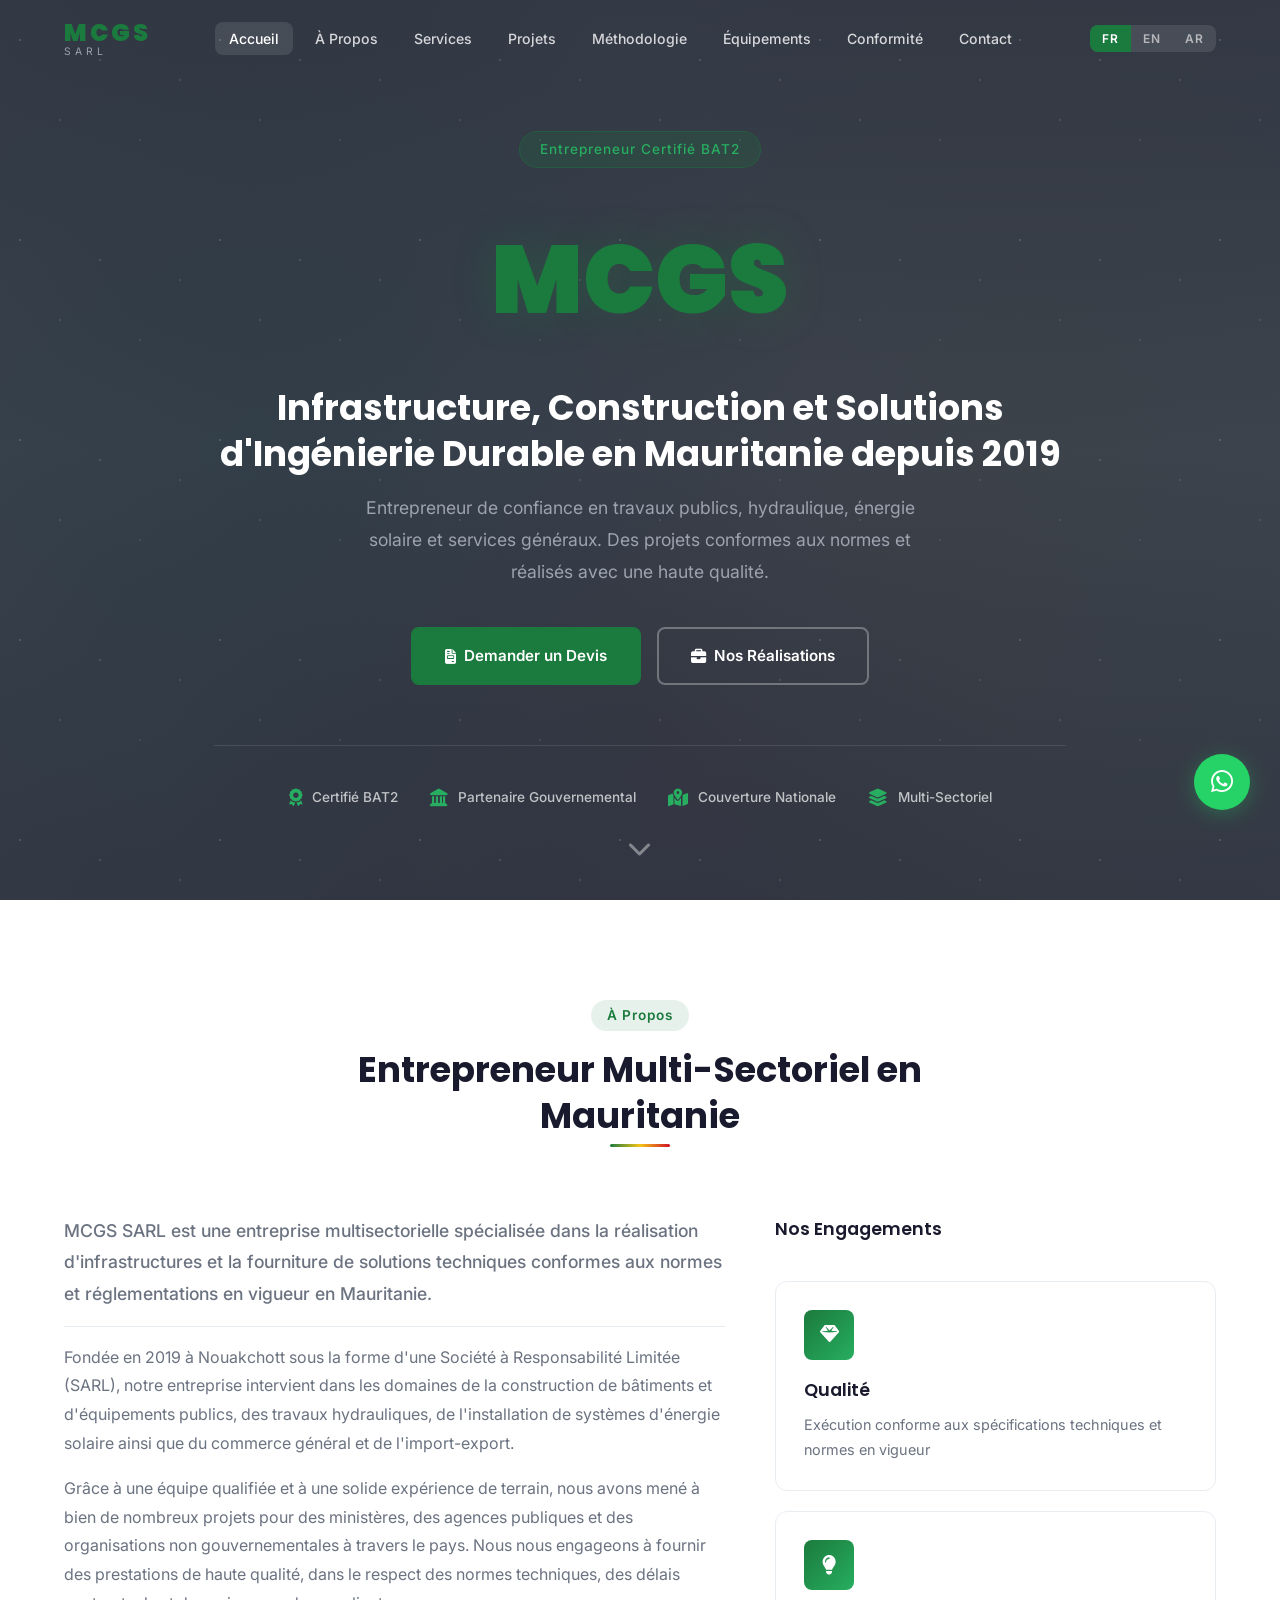
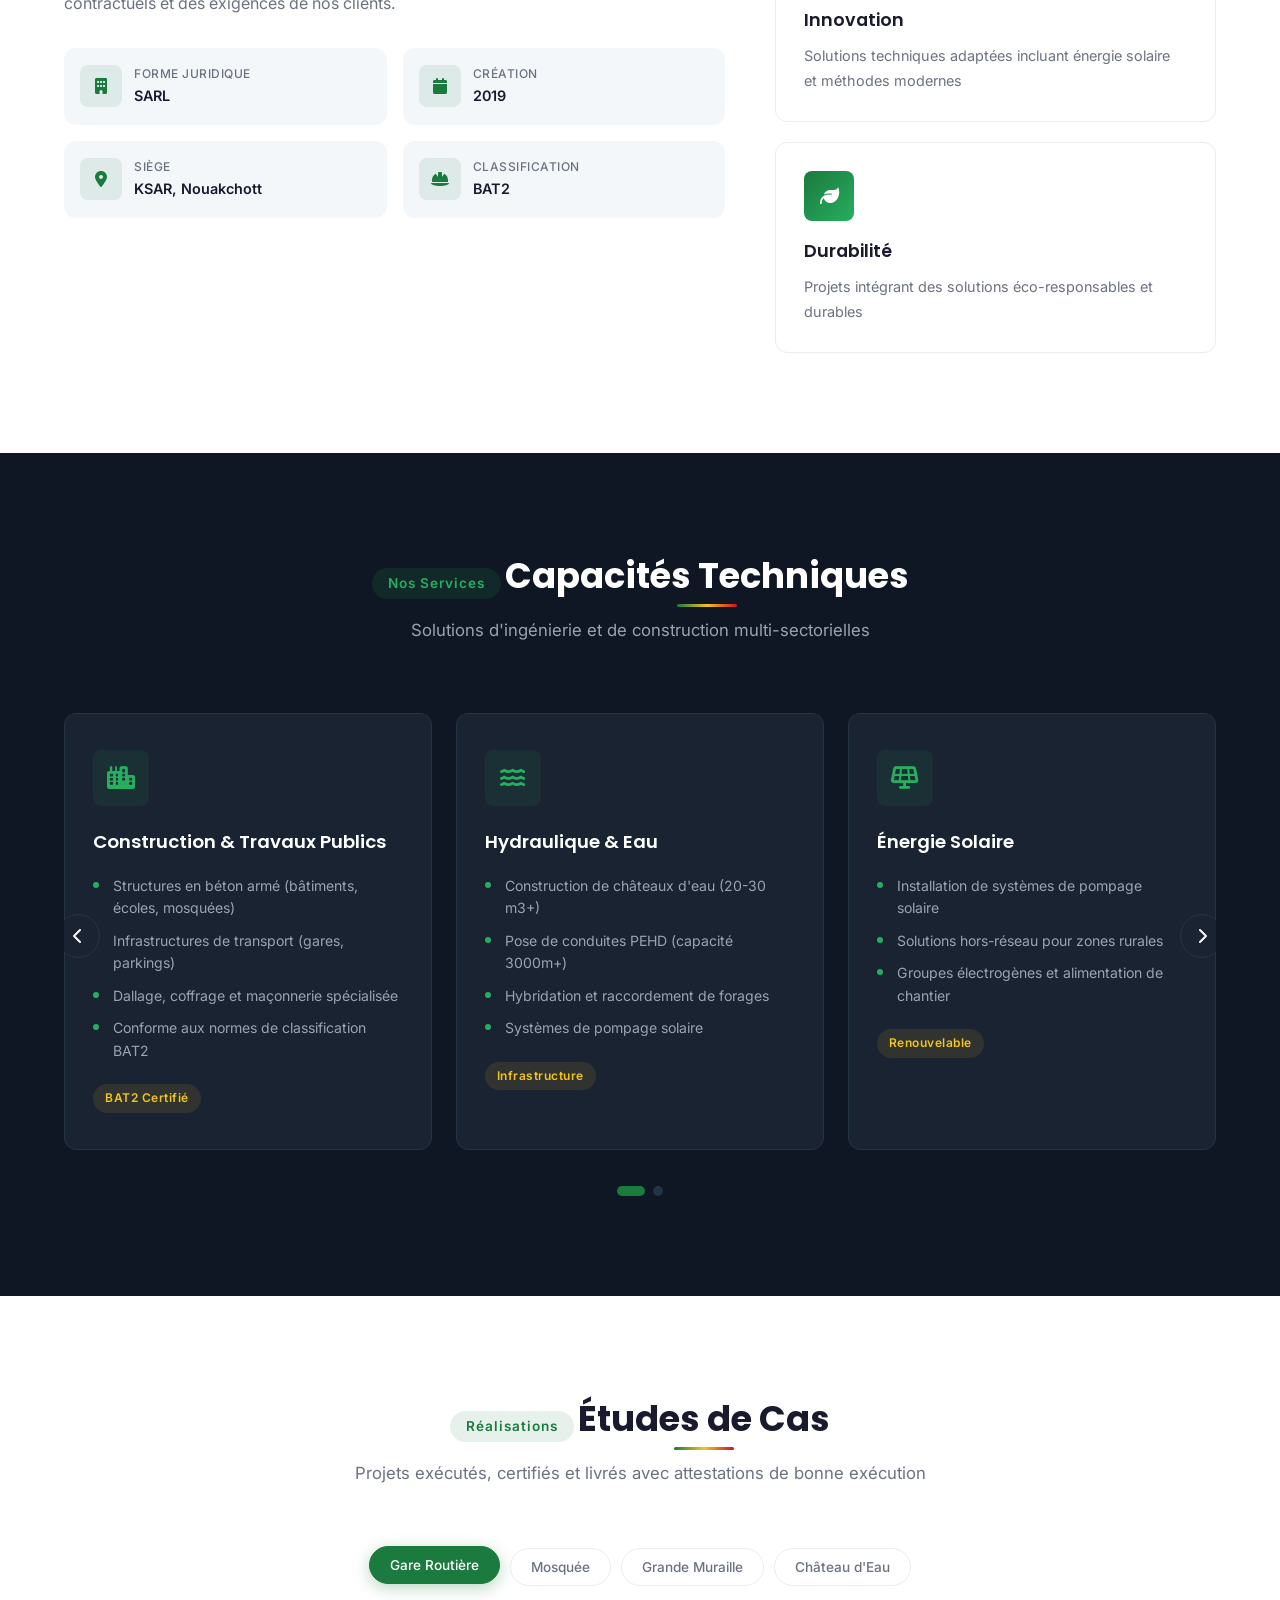
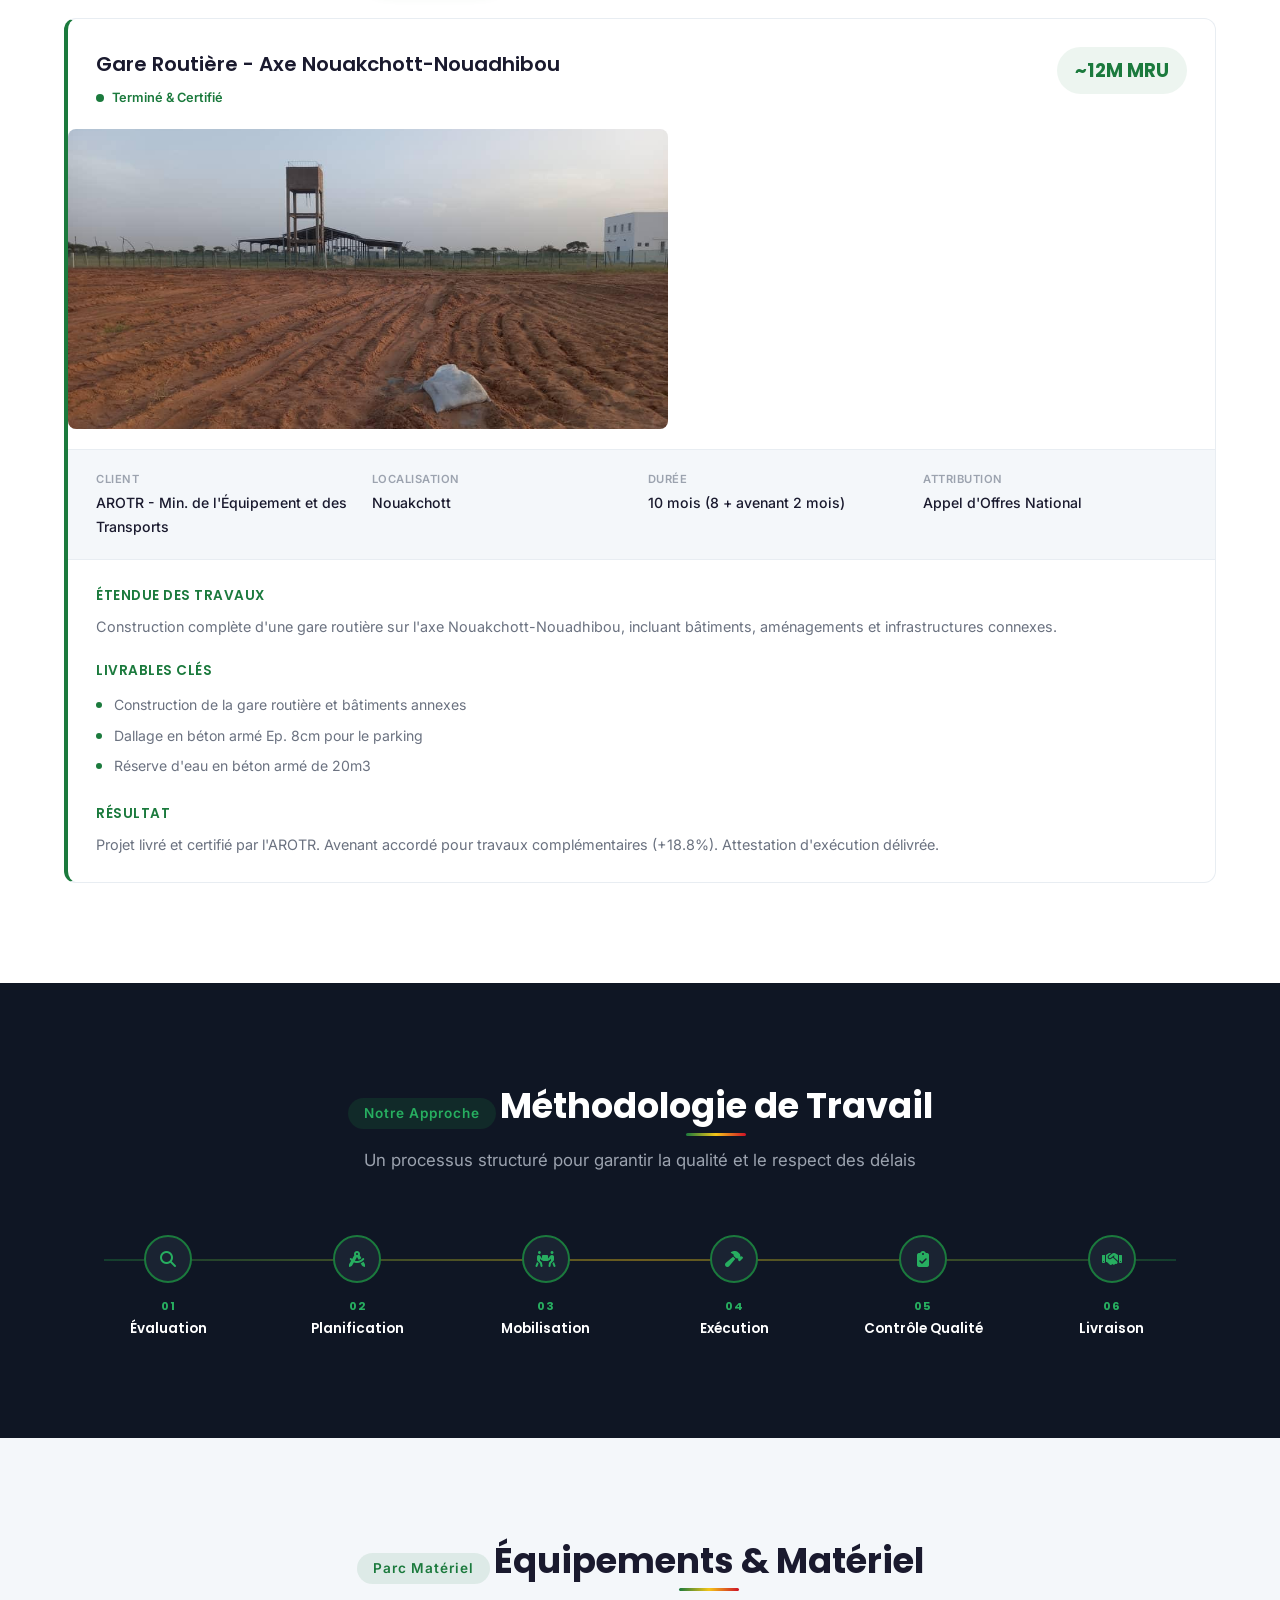
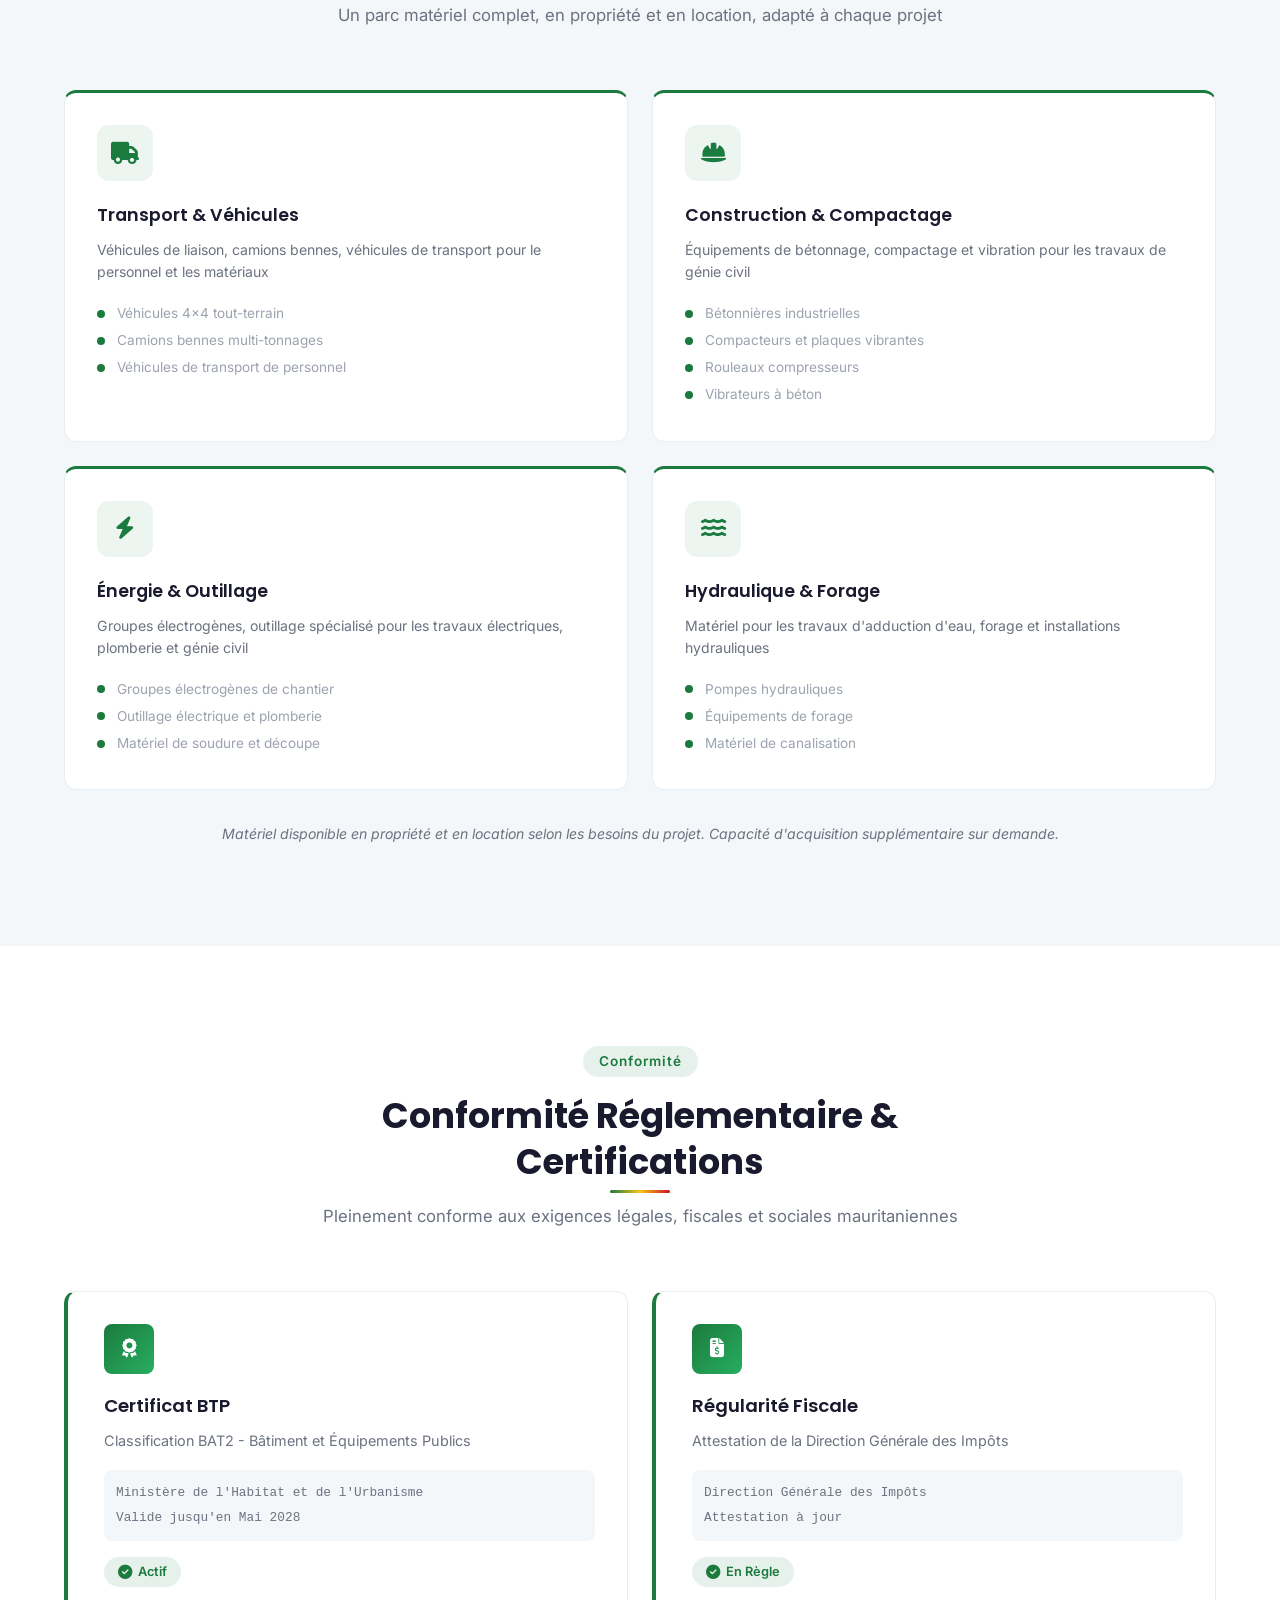
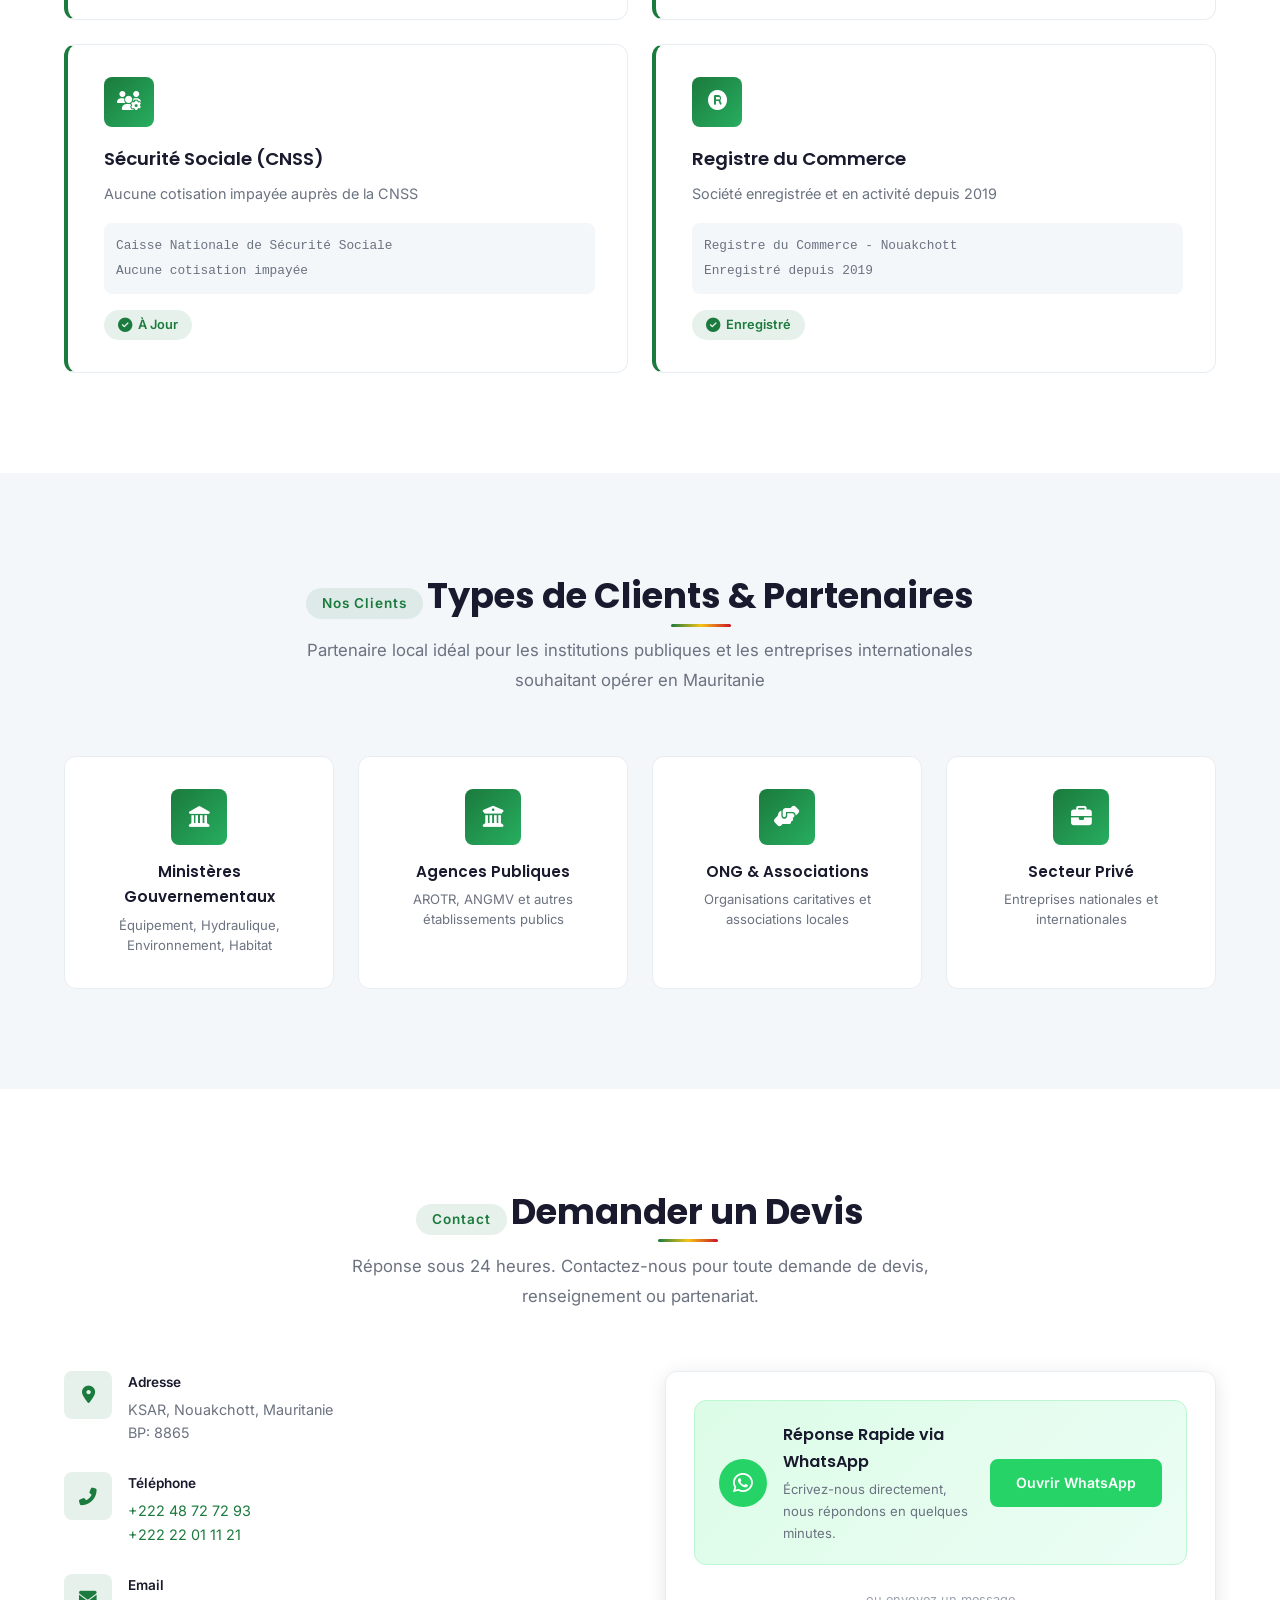
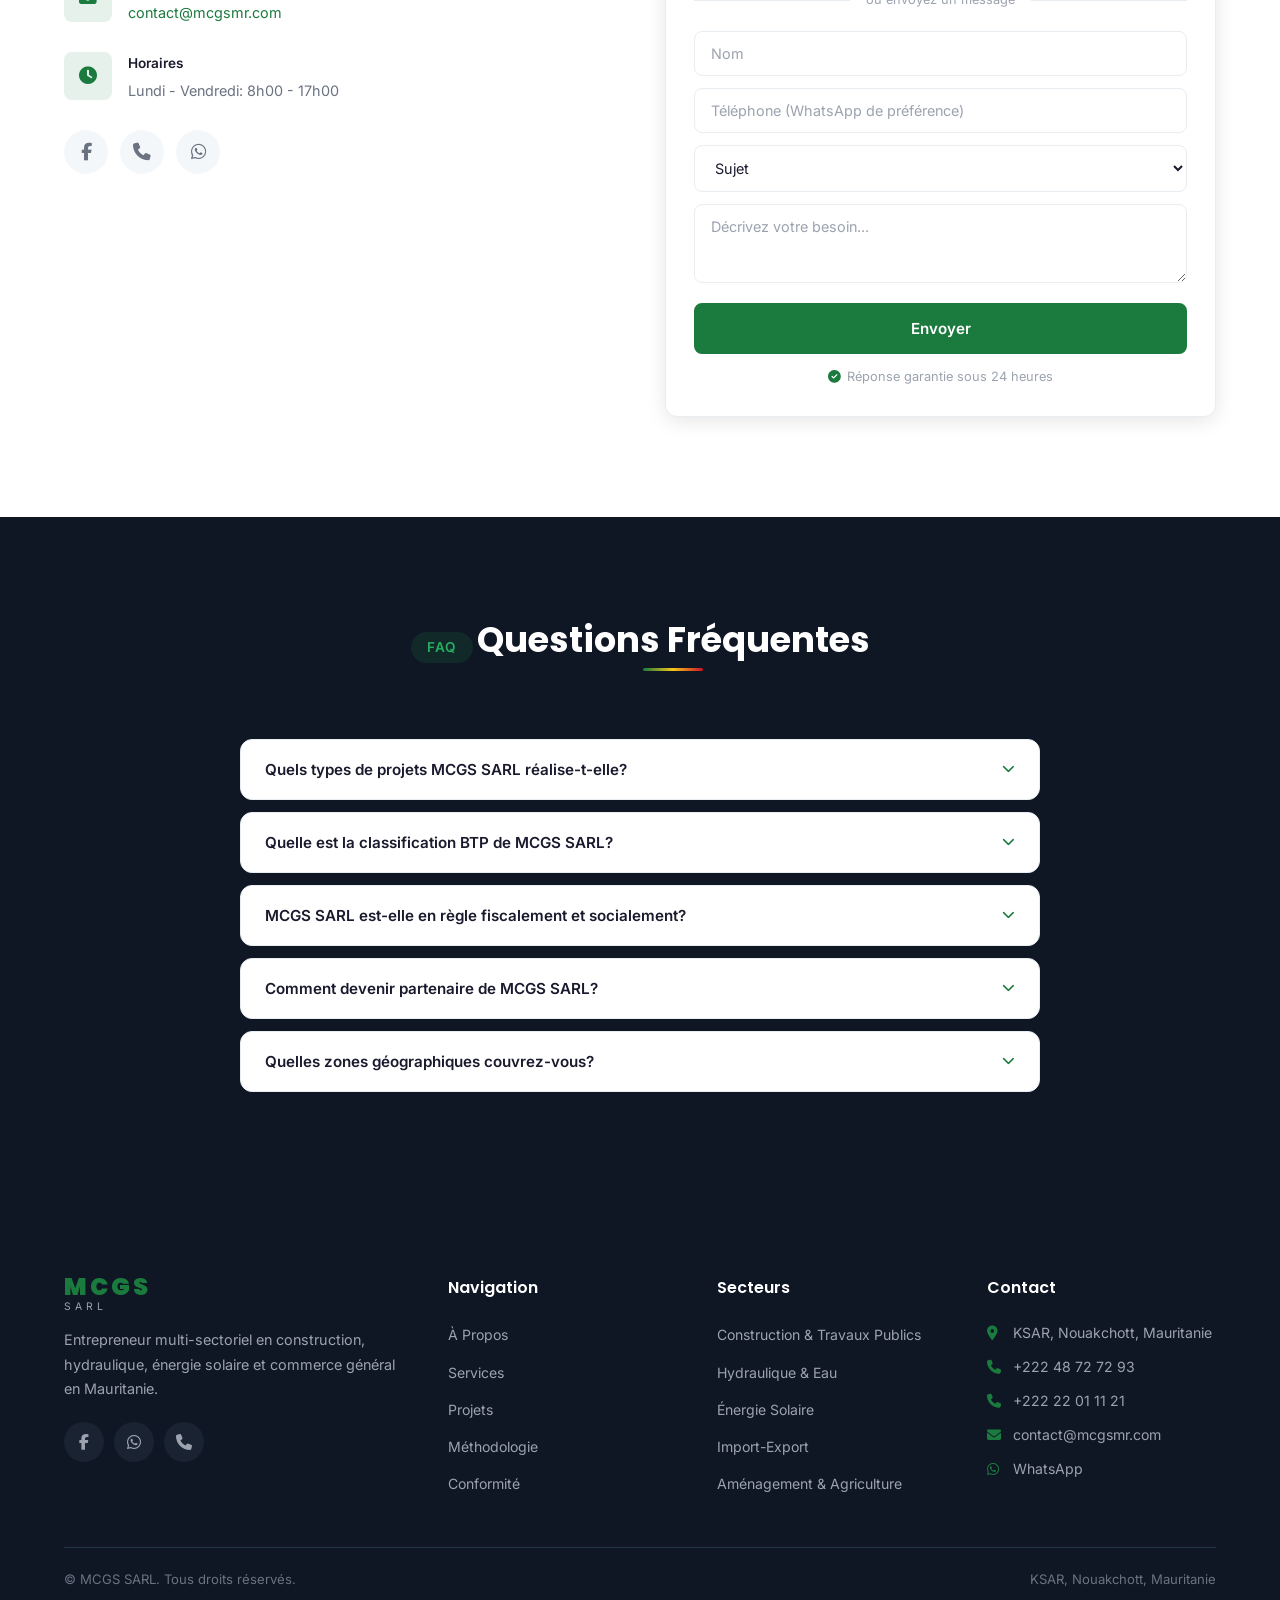
==== commit 8119bd98: "Remove third phone number, fix photo gallery alignment, add email contact - Remove +222 43 62 08 93 " ====
--- a/index.html
+++ b/index.html
@@ -638,7 +638,13 @@
               <h4 data-i18n="contact.phone">Téléphone</h4>
               <p><a href="tel:+22248727293">+222 48 72 72 93</a></p>
               <p><a href="tel:+22222011121">+222 22 01 11 21</a></p>
-              <p><a href="tel:+22243620893">+222 43 62 08 93</a></p>
+            </div>
+          </div>
+          <div class="contact-item">
+            <div class="contact-icon"><i class="fas fa-envelope"></i></div>
+            <div>
+              <h4 data-i18n="contact.email">Email</h4>
+              <p><a href="mailto:contact@mcgsmr.com">contact@mcgsmr.com</a></p>
             </div>
           </div>
           <div class="contact-item">
@@ -797,6 +803,7 @@
           <p><i class="fas fa-map-marker-alt"></i> KSAR, Nouakchott, Mauritanie</p>
           <p><i class="fas fa-phone"></i> <a href="tel:+22248727293">+222 48 72 72 93</a></p>
           <p><i class="fas fa-phone"></i> <a href="tel:+22222011121">+222 22 01 11 21</a></p>
+          <p><i class="fas fa-envelope"></i> <a href="mailto:contact@mcgsmr.com">contact@mcgsmr.com</a></p>
           <p><i class="fab fa-whatsapp"></i> <a href="https://wa.me/22248727293" target="_blank" rel="noopener">WhatsApp</a></p>
         </div>
       </div>
--- a/css/style.css
+++ b/css/style.css
@@ -1100,16 +1100,14 @@
 /* --- Case Study Photo Gallery --- */
 .case-gallery {
   display: grid;
-  grid-template-columns: repeat(auto-fill, minmax(250px, 1fr));
-  gap: 12px;
+  grid-template-columns: repeat(2, 1fr);
+  gap: 10px;
   margin: 20px 0;
-  border-radius: 12px;
-  overflow: hidden;
 }
 
 .case-gallery img {
   width: 100%;
-  height: 200px;
+  height: 220px;
   object-fit: cover;
   border-radius: 8px;
   cursor: pointer;
@@ -1117,12 +1115,13 @@
 }
 
 .case-gallery img:hover {
-  transform: scale(1.03);
-  box-shadow: 0 8px 24px rgba(0,0,0,0.15);
+  transform: scale(1.02);
+  box-shadow: 0 6px 20px rgba(0,0,0,0.12);
 }
 
 .case-gallery img:only-child {
-  max-width: 500px;
+  grid-column: 1 / -1;
+  max-width: 600px;
   height: 300px;
 }
 
@@ -2143,8 +2142,7 @@
   .equip-capabilities-grid { grid-template-columns: 1fr; }
   .case-meta { grid-template-columns: 1fr 1fr; }
   .case-header { flex-direction: column; }
-  .case-gallery { grid-template-columns: repeat(2, 1fr); }
-  .case-gallery img { height: 150px; }
+  .case-gallery img { height: 160px; }
   .case-gallery img:only-child { max-width: 100%; height: 200px; }
 
   .footer-grid { grid-template-columns: 1fr; gap: 30px; }
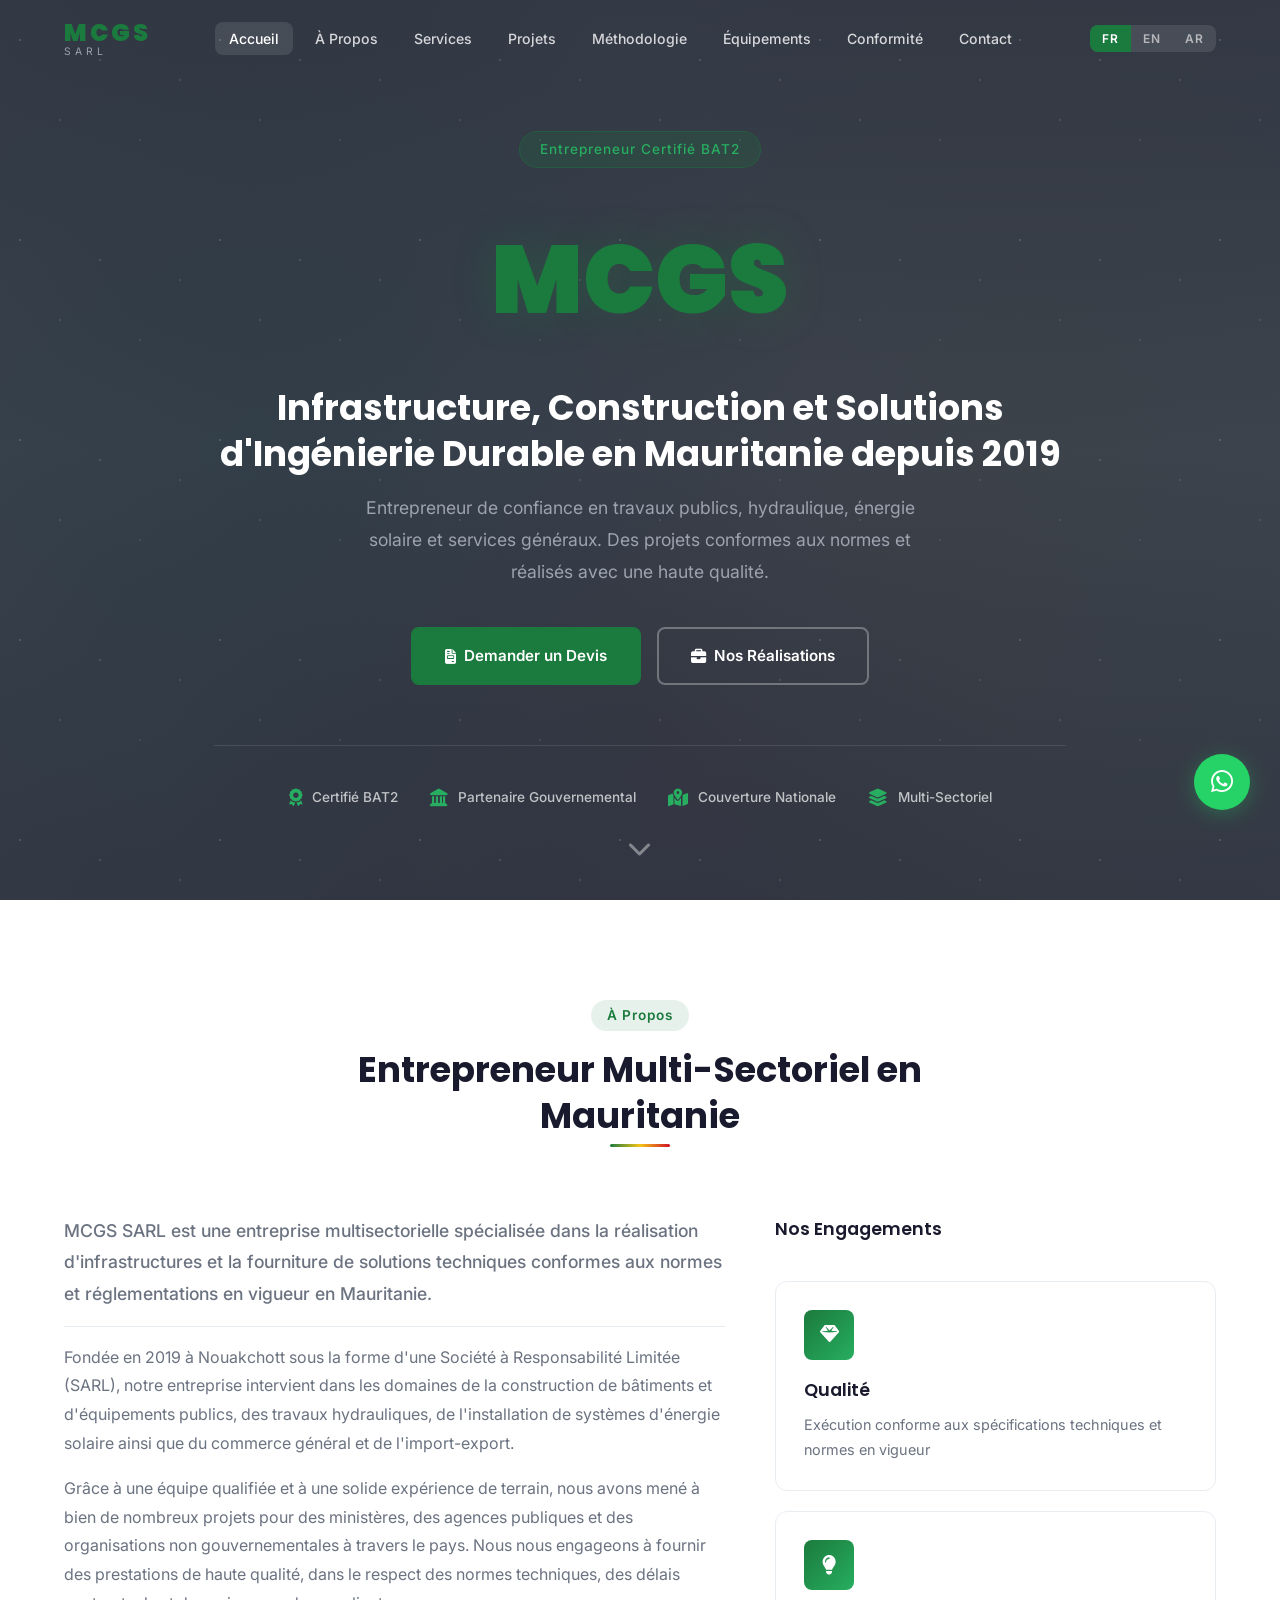
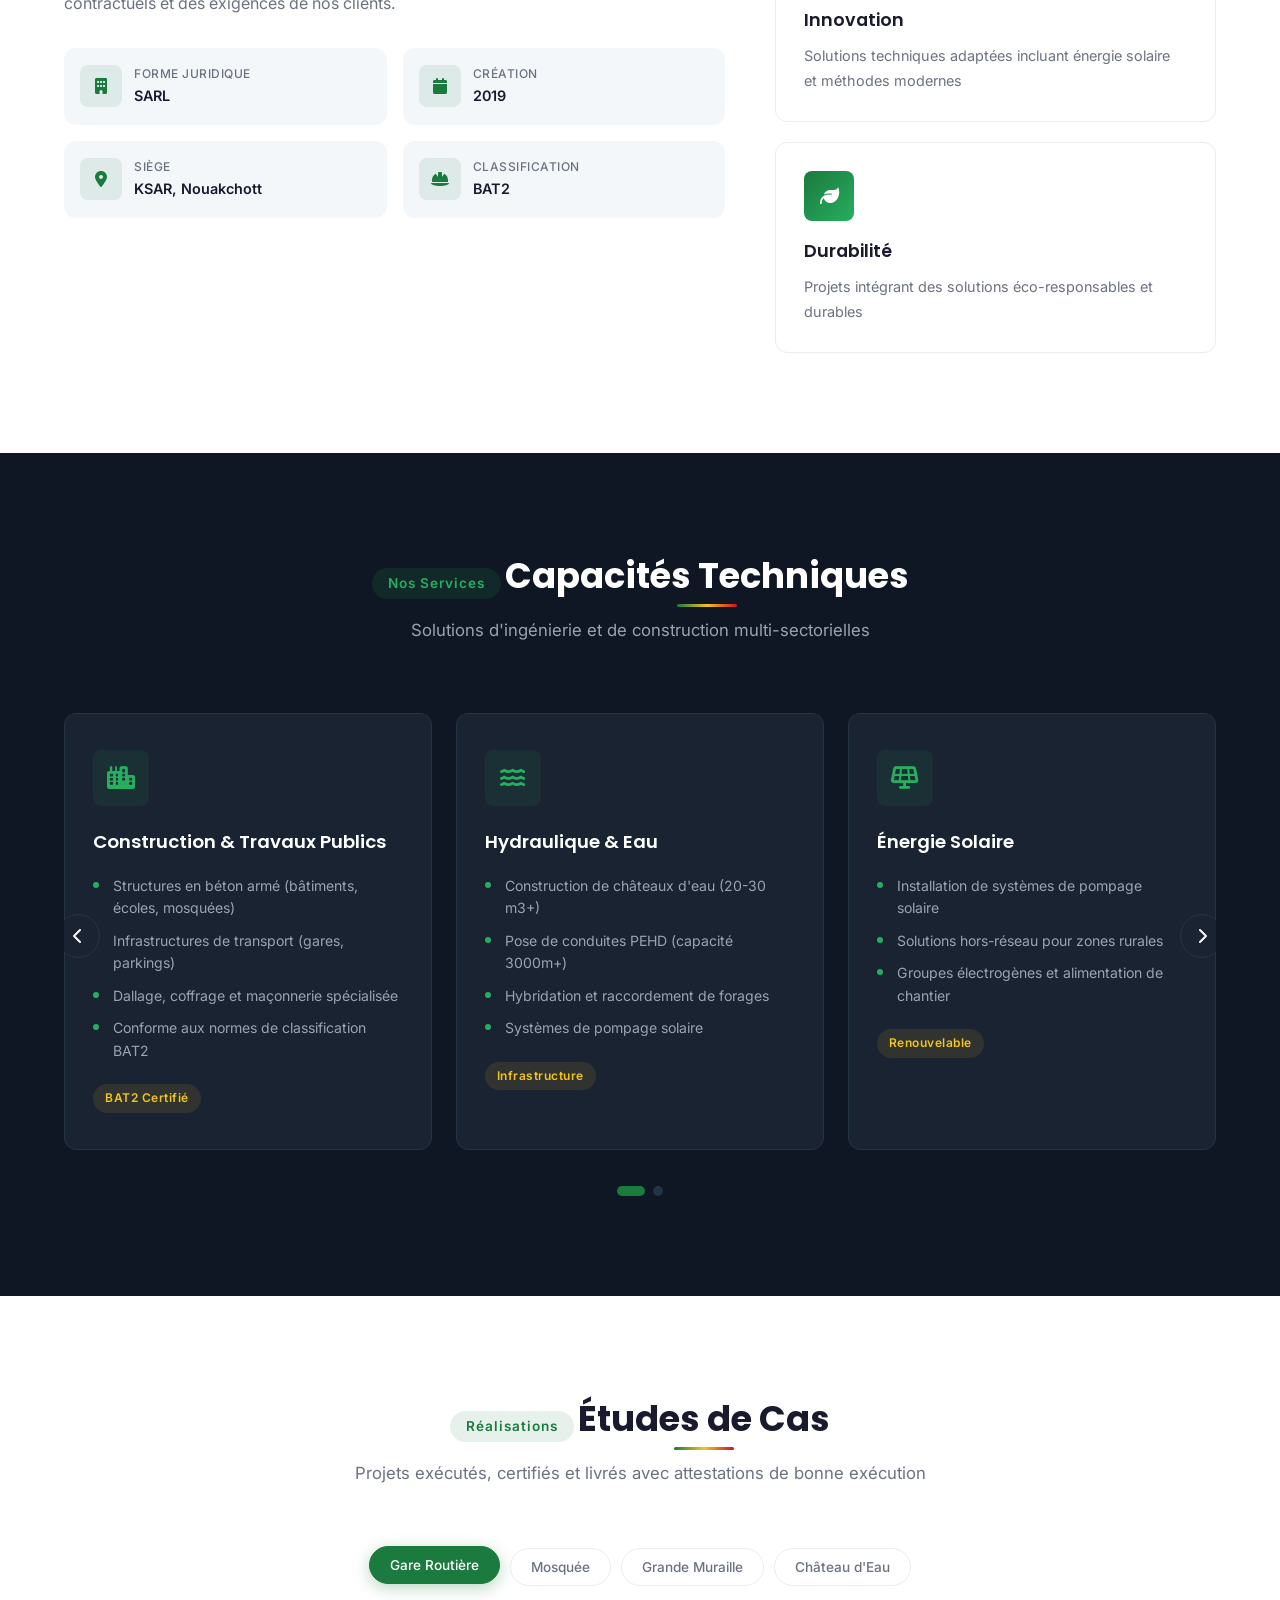
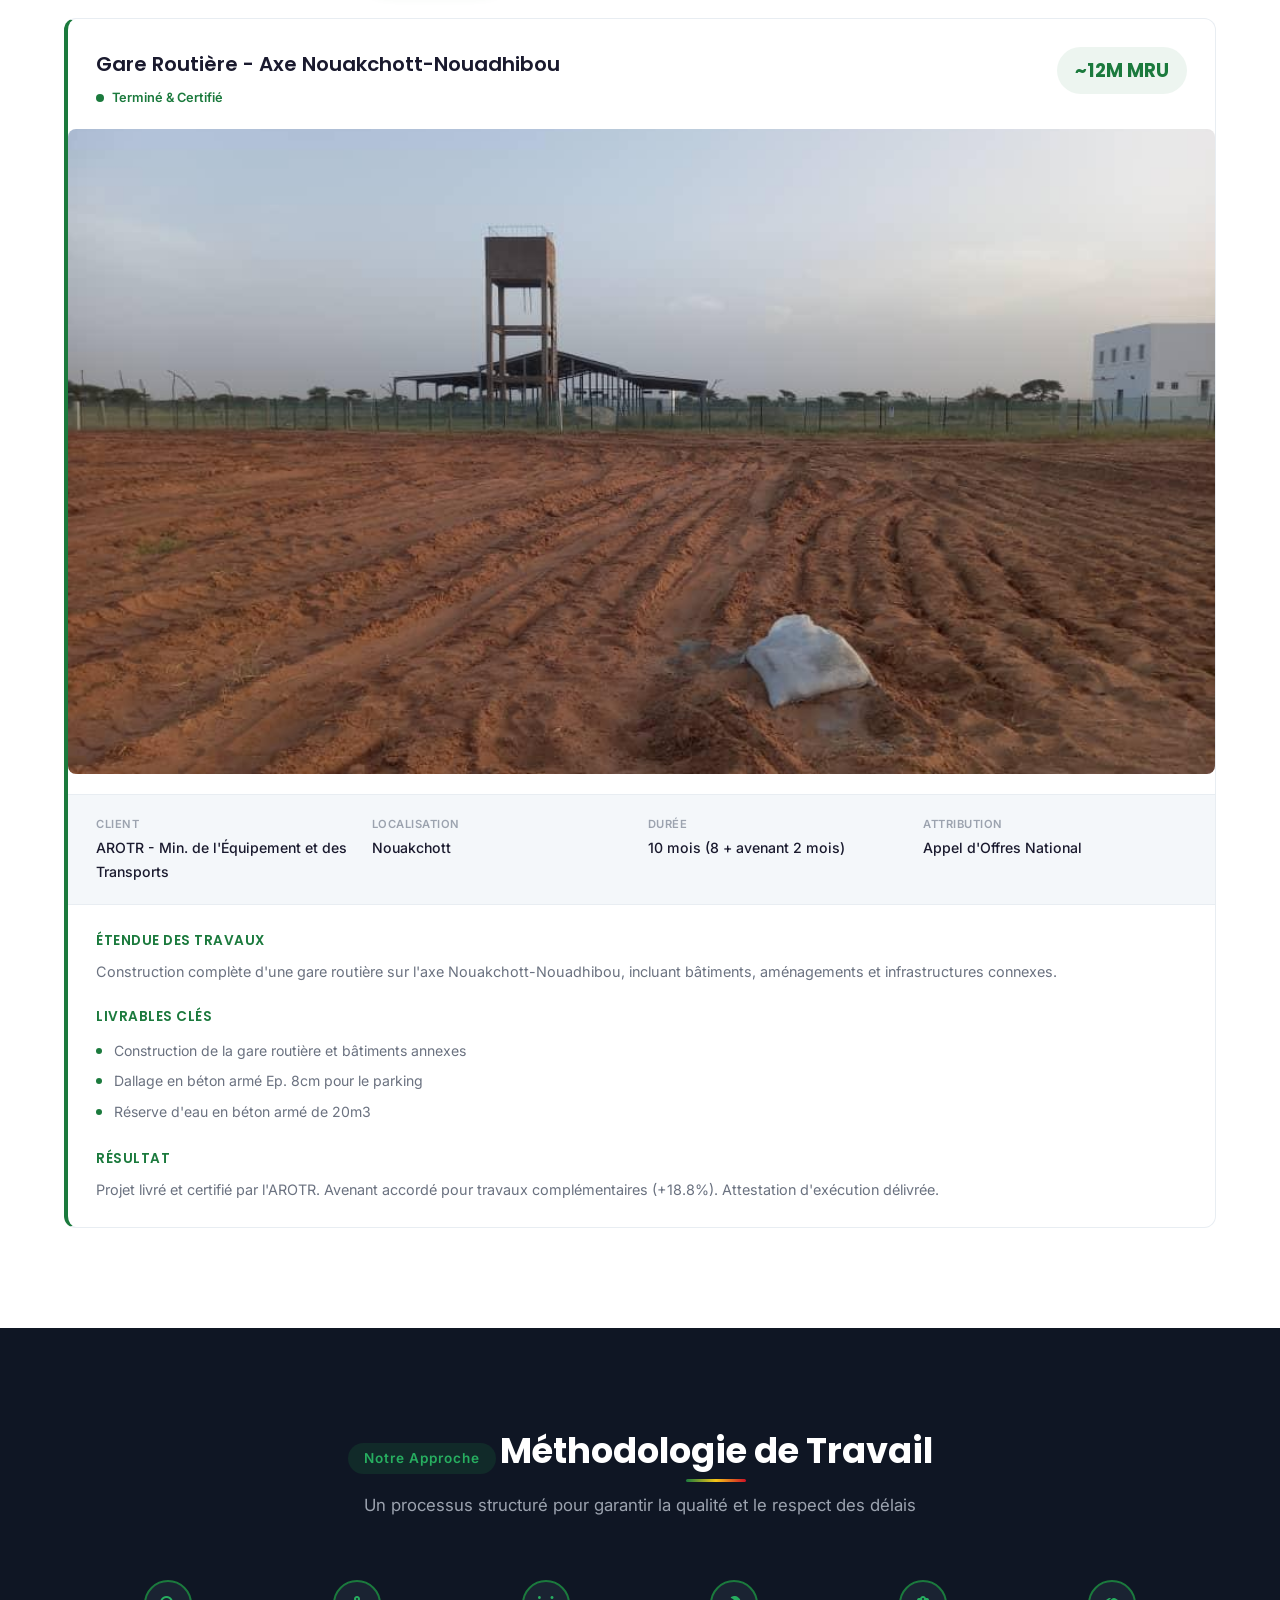
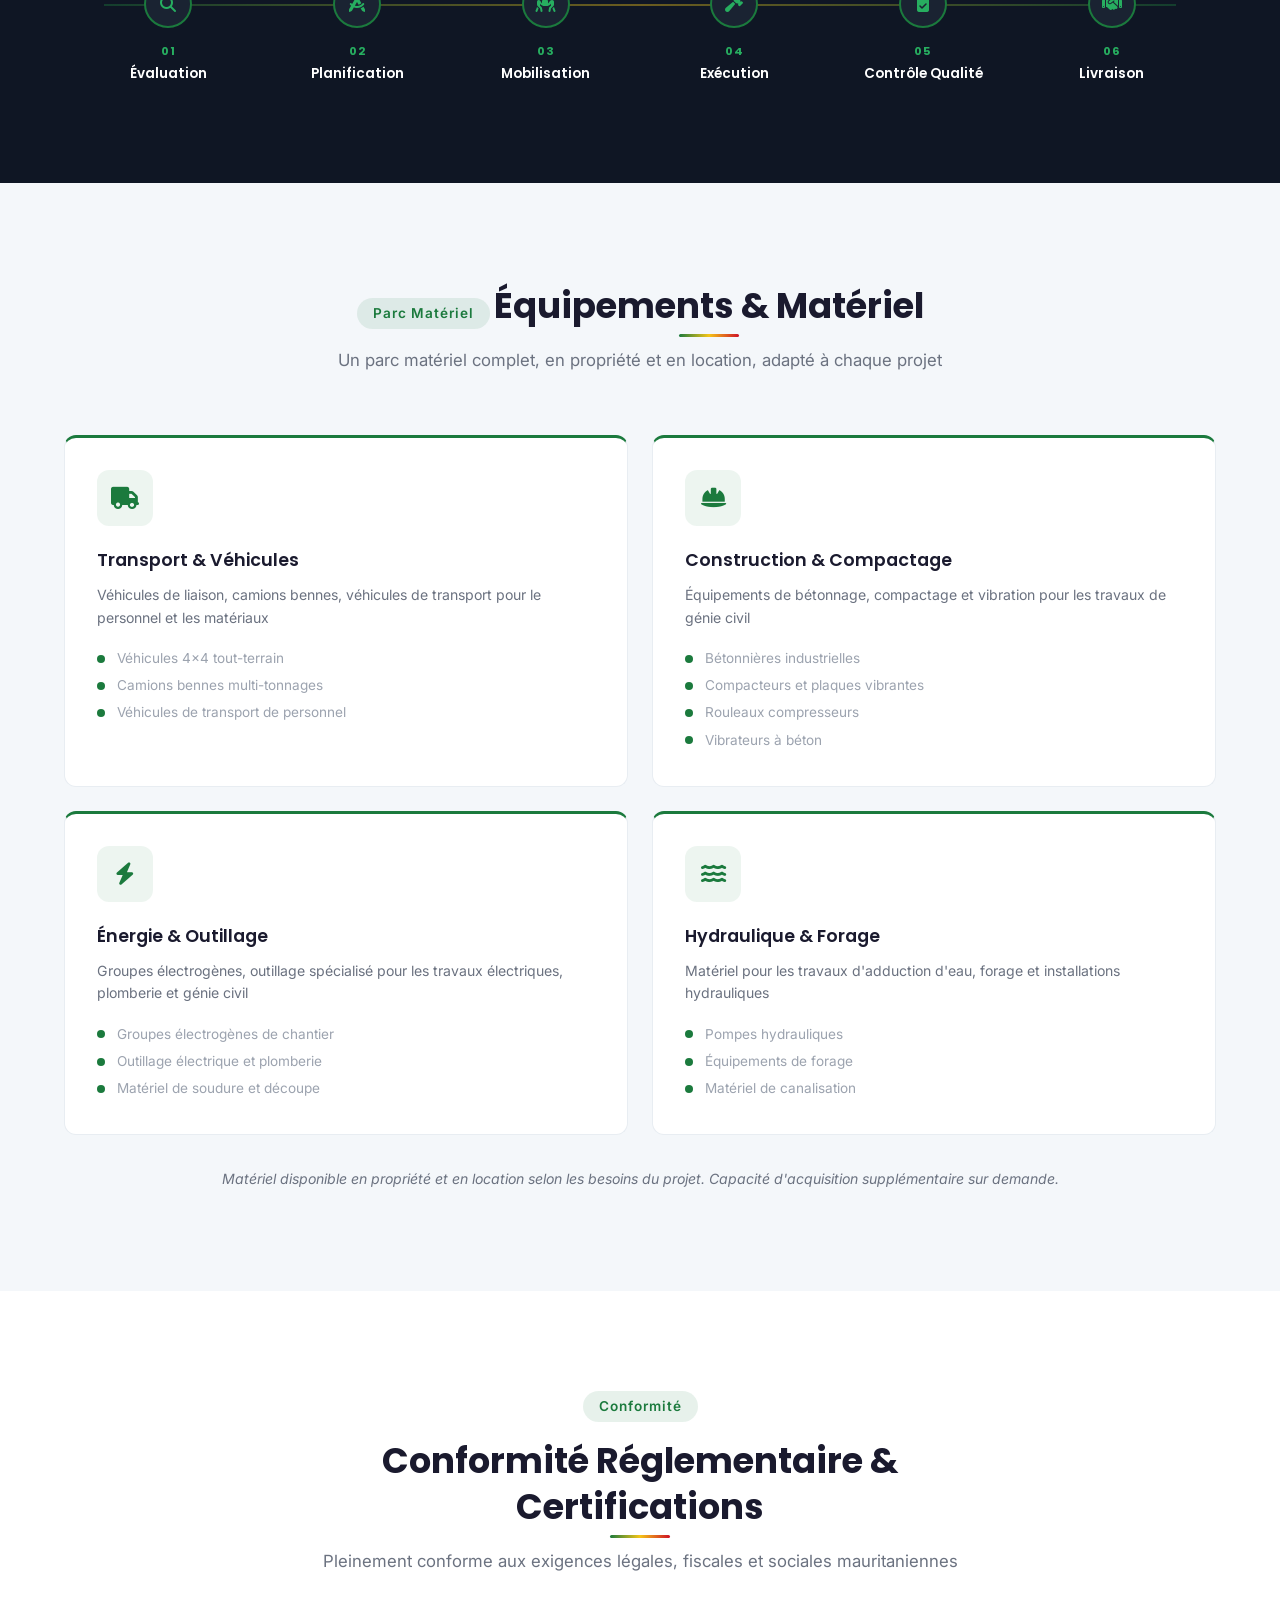
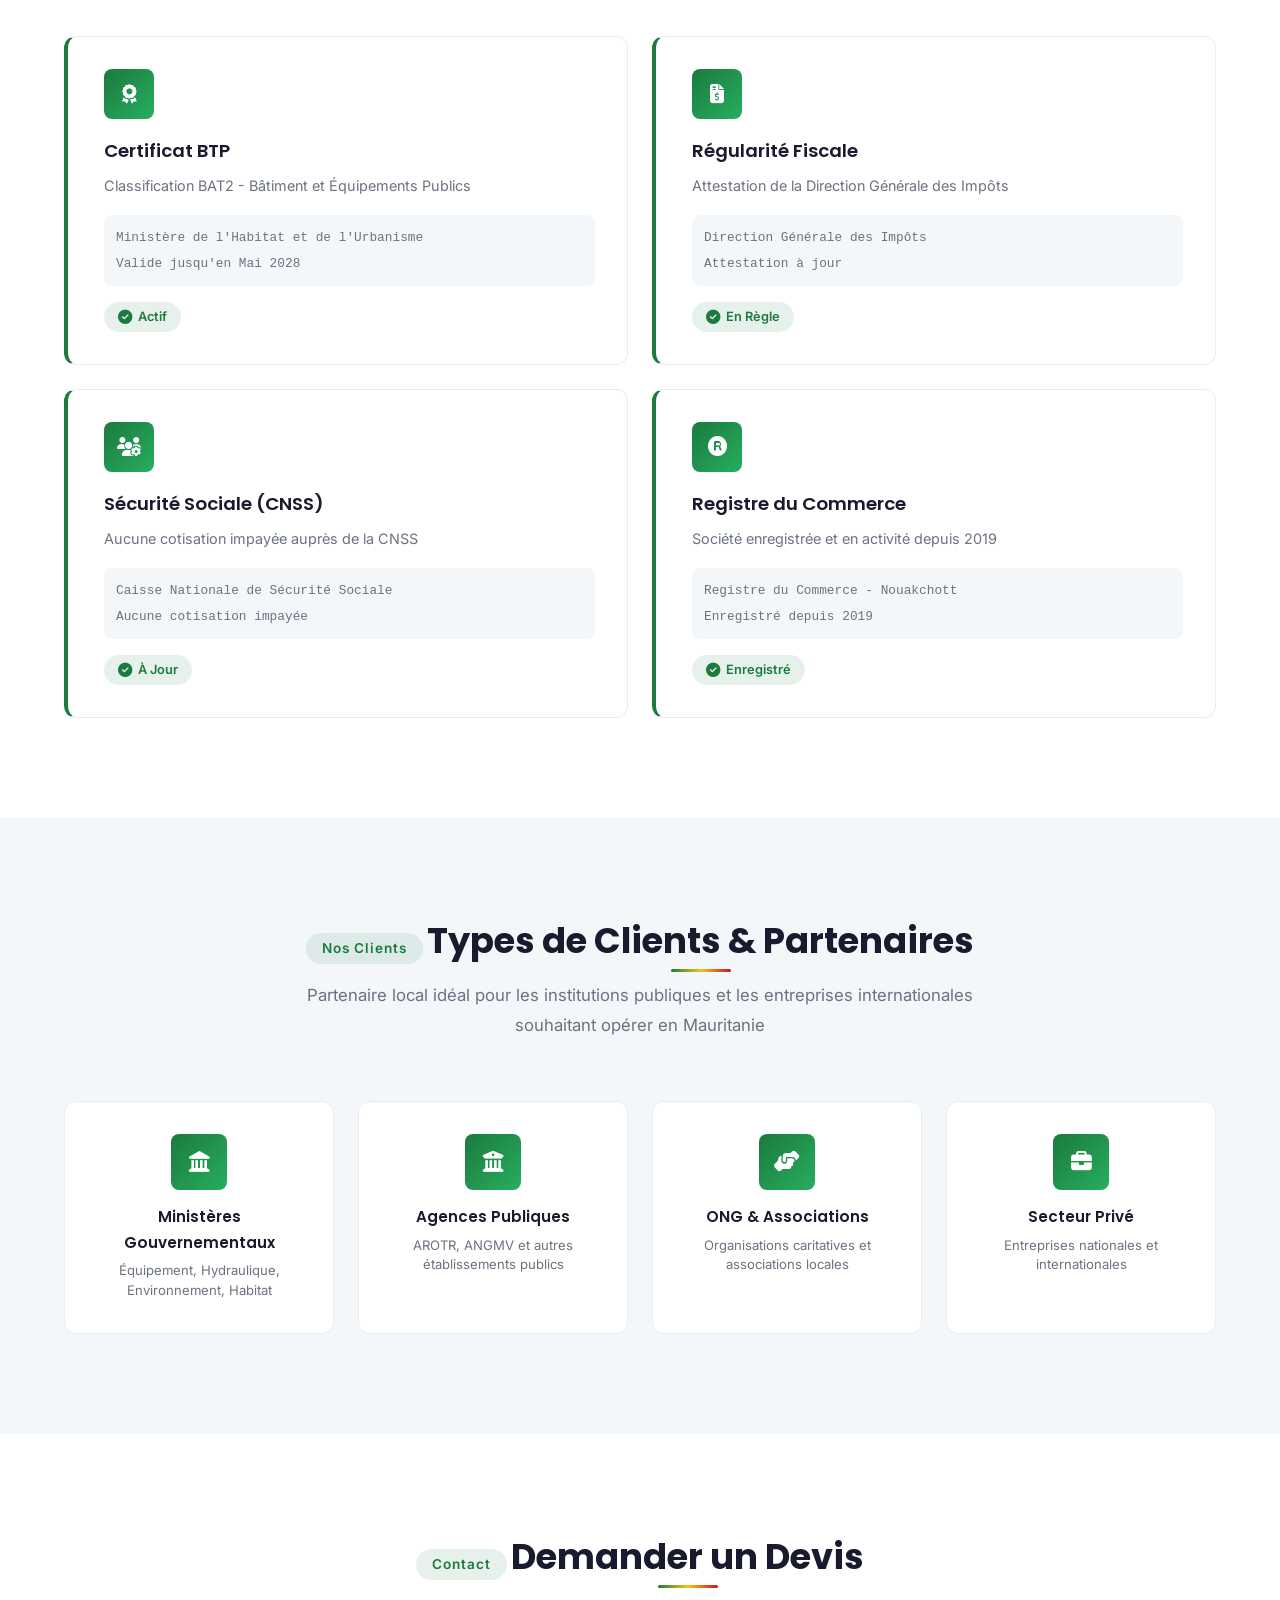
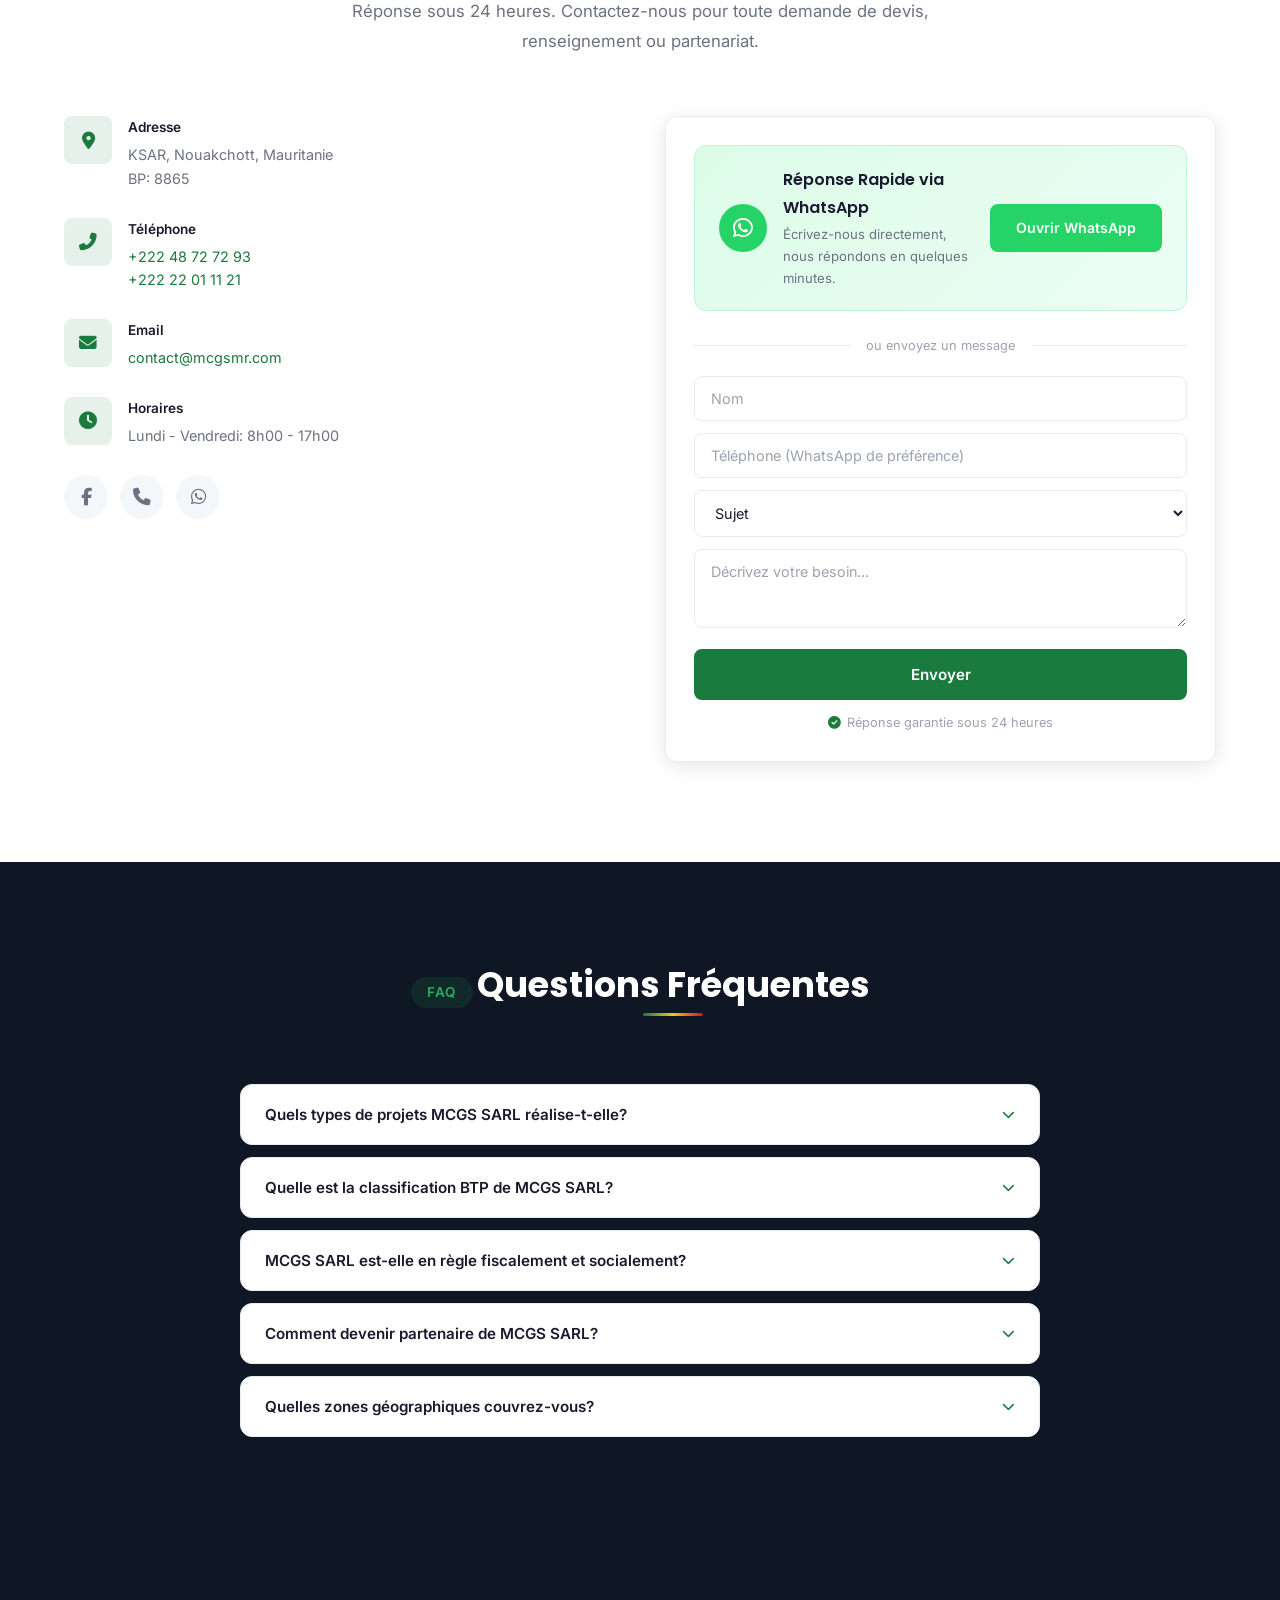
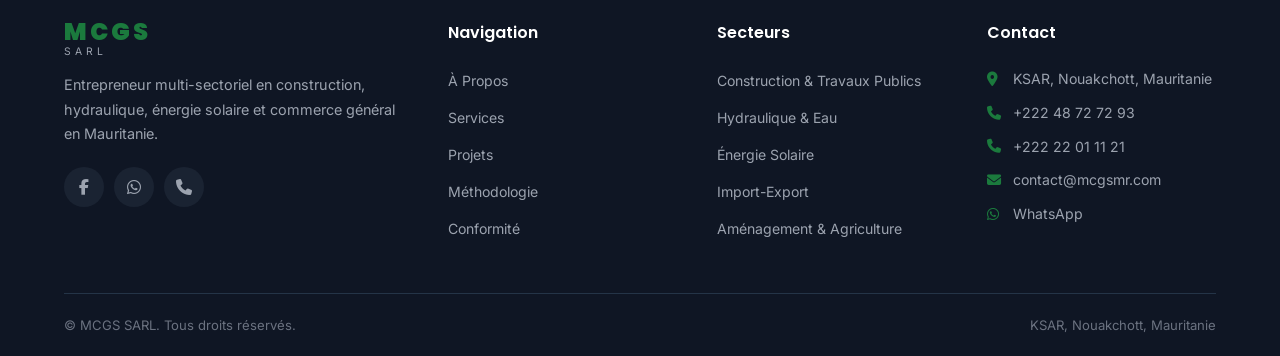
==== commit ba31a863: "Add admin panel and dynamic project rendering, fix photo gallery alignment Replace fixed-height gall" ====
--- a/index.html
+++ b/index.html
@@ -256,155 +256,8 @@
         <p class="section-desc" data-i18n="projects.desc">Projets exécutés, certifiés et livrés avec attestations de bonne exécution</p>
       </div>
 
-      <div class="project-nav" id="projectNav">
-        <button class="project-nav-btn active" data-target="project1"><span data-i18n="projects.nav1">Gare Routière</span></button>
-        <button class="project-nav-btn" data-target="project2"><span data-i18n="projects.nav2">Mosquée</span></button>
-        <button class="project-nav-btn" data-target="project3"><span data-i18n="projects.nav3">Grande Muraille</span></button>
-        <button class="project-nav-btn" data-target="project4"><span data-i18n="projects.nav4">Château d'Eau</span></button>
-      </div>
-
-      <!-- Project 1 -->
-      <div class="case-study active" id="project1">
-        <div class="case-header">
-          <div>
-            <h3 data-i18n="projects.p1title">Gare Routière - Axe Nouakchott-Nouadhibou</h3>
-            <div class="case-status"><span class="status-dot"></span> <span data-i18n="projects.completed">Terminé & Certifié</span></div>
-          </div>
-          <div class="case-value">~12M MRU</div>
-        </div>
-        <div class="case-gallery">
-          <img src="images/gare-routiere-1.jpg" alt="Chantier de la Gare Routière - Axe Nouakchott-Nouadhibou" loading="lazy">
-        </div>
-        <div class="case-meta">
-          <div class="meta-item"><span class="meta-label" data-i18n="projects.client">Client</span><span class="meta-value">AROTR - <span data-i18n="projects.p1client">Min. de l'Équipement et des Transports</span></span></div>
-          <div class="meta-item"><span class="meta-label" data-i18n="projects.location">Localisation</span><span class="meta-value">Nouakchott</span></div>
-          <div class="meta-item"><span class="meta-label" data-i18n="projects.duration">Durée</span><span class="meta-value" data-i18n="projects.p1duration">10 mois (8 + avenant 2 mois)</span></div>
-          <div class="meta-item"><span class="meta-label" data-i18n="projects.mode">Attribution</span><span class="meta-value" data-i18n="projects.p1mode">Appel d'Offres National</span></div>
-        </div>
-        <div class="case-body">
-          <div class="case-section">
-            <h4 data-i18n="projects.scope">Étendue des Travaux</h4>
-            <p data-i18n="projects.p1scope">Construction complète d'une gare routière sur l'axe Nouakchott-Nouadhibou, incluant bâtiments, aménagements et infrastructures connexes.</p>
-          </div>
-          <div class="case-section">
-            <h4 data-i18n="projects.deliverables">Livrables Clés</h4>
-            <ul>
-              <li data-i18n="projects.p1d1">Construction de la gare routière et bâtiments annexes</li>
-              <li data-i18n="projects.p1d2">Dallage en béton armé Ep. 8cm pour le parking</li>
-              <li data-i18n="projects.p1d3">Réserve d'eau en béton armé de 20m3</li>
-            </ul>
-          </div>
-          <div class="case-section">
-            <h4 data-i18n="projects.result">Résultat</h4>
-            <p data-i18n="projects.p1result">Projet livré et certifié par l'AROTR. Avenant accordé pour travaux complémentaires (+18.8%). Attestation d'exécution délivrée.</p>
-          </div>
-        </div>
-      </div>
-
-      <!-- Project 2 -->
-      <div class="case-study" id="project2">
-        <div class="case-header">
-          <div>
-            <h3 data-i18n="projects.p2title">Mosquée Abdallah Hassan Al-Shihabi</h3>
-            <div class="case-status"><span class="status-dot"></span> <span data-i18n="projects.completed">Terminé & Certifié</span></div>
-          </div>
-        </div>
-        <div class="case-gallery">
-          <img src="images/mosque-1.jpg" alt="Mosquée Abdallah Hassan Al-Shihabi - Vue extérieure" loading="lazy">
-          <img src="images/mosque-2.jpg" alt="Mosquée Abdallah Hassan Al-Shihabi - Vue latérale" loading="lazy">
-          <img src="images/mosque-3.jpg" alt="Mosquée - Construction traditionnelle" loading="lazy">
-          <img src="images/mosque-4.jpg" alt="Mosquée - Vue d'ensemble" loading="lazy">
-        </div>
-        <div class="case-meta">
-          <div class="meta-item"><span class="meta-label" data-i18n="projects.client">Client</span><span class="meta-value" data-i18n="projects.p2client">Association El YedOlya</span></div>
-          <div class="meta-item"><span class="meta-label" data-i18n="projects.duration">Durée</span><span class="meta-value">10 <span data-i18n="projects.months">mois</span></span></div>
-          <div class="meta-item"><span class="meta-label" data-i18n="projects.location">Localisation</span><span class="meta-value">Nouakchott</span></div>
-        </div>
-        <div class="case-body">
-          <div class="case-section">
-            <h4 data-i18n="projects.scope">Étendue des Travaux</h4>
-            <p data-i18n="projects.p2scope">Construction intégrale d'une mosquée selon les spécifications architecturales et techniques requises.</p>
-          </div>
-          <div class="case-section">
-            <h4 data-i18n="projects.result">Résultat</h4>
-            <p data-i18n="projects.p2result">Travaux réalisés conformément aux spécifications. Attestation de bonne exécution délivrée.</p>
-          </div>
-        </div>
-      </div>
-
-      <!-- Project 3 -->
-      <div class="case-study" id="project3">
-        <div class="case-header">
-          <div>
-            <h3 data-i18n="projects.p3title">Clôtures & Brise-Vent - Grande Muraille Verte</h3>
-            <div class="case-status"><span class="status-dot"></span> <span data-i18n="projects.completed">Terminé & Certifié</span></div>
-          </div>
-          <div class="case-value">~3.6M MRU</div>
-        </div>
-        <div class="case-gallery">
-          <img src="images/gmv-1.jpg" alt="Travaux de terrassement - Grande Muraille Verte" loading="lazy">
-          <img src="images/gmv-2.jpg" alt="Terrassement et clôtures - Assaba" loading="lazy">
-          <img src="images/gmv-3.jpg" alt="Parcelles agricoles protégées" loading="lazy">
-          <img src="images/gmv-4.jpg" alt="Champs irrigués - Hodh El Gharbi" loading="lazy">
-        </div>
-        <div class="case-meta">
-          <div class="meta-item"><span class="meta-label" data-i18n="projects.client">Client</span><span class="meta-value">ANGMV - <span data-i18n="projects.p3client">Min. de l'Environnement</span></span></div>
-          <div class="meta-item"><span class="meta-label" data-i18n="projects.duration">Durée</span><span class="meta-value">45 <span data-i18n="projects.days">jours</span></span></div>
-          <div class="meta-item"><span class="meta-label" data-i18n="projects.location">Localisation</span><span class="meta-value">Assaba & Hodh El Gharbi</span></div>
-          <div class="meta-item"><span class="meta-label" data-i18n="projects.funding">Financement</span><span class="meta-value" data-i18n="projects.p3funding">Subvention de l'État</span></div>
-        </div>
-        <div class="case-body">
-          <div class="case-section">
-            <h4 data-i18n="projects.scope">Étendue des Travaux</h4>
-            <p data-i18n="projects.p3scope">Pose de clôtures et brise-vent pour les sites de Guerou (Wilaya de l'Assaba) et Dwirara (Wilaya du Hodh El Gharbi) dans le cadre du programme national de la Grande Muraille Verte.</p>
-          </div>
-          <div class="case-section">
-            <h4 data-i18n="projects.result">Résultat</h4>
-            <p data-i18n="projects.p3result">Contrat exécuté avec satisfaction en 45 jours. Attestation de bonne exécution délivrée par le Directeur Général de l'ANGMV.</p>
-          </div>
-        </div>
-      </div>
-
-      <!-- Project 4 -->
-      <div class="case-study" id="project4">
-        <div class="case-header">
-          <div>
-            <h3 data-i18n="projects.p4title">Château d'Eau & Raccordement - Région Assaba</h3>
-            <div class="case-status"><span class="status-dot"></span> <span data-i18n="projects.completed">Terminé & Certifié</span></div>
-          </div>
-          <div class="case-value">~3.4M MRU</div>
-        </div>
-        <div class="case-gallery">
-          <img src="images/water-tower-1.jpg" alt="Château d'eau - Région Assaba" loading="lazy">
-          <img src="images/water-tower-2.jpg" alt="Installation solaire et château d'eau" loading="lazy">
-          <img src="images/water-tower-3.jpg" alt="Château d'eau et système de pompage solaire" loading="lazy">
-          <img src="images/water-tower-4.jpg" alt="Panneaux solaires pour pompage hydraulique" loading="lazy">
-        </div>
-        <div class="case-meta">
-          <div class="meta-item"><span class="meta-label" data-i18n="projects.client">Client</span><span class="meta-value" data-i18n="projects.p4client">Min. de l'Hydraulique et de l'Assainissement</span></div>
-          <div class="meta-item"><span class="meta-label" data-i18n="projects.duration">Durée</span><span class="meta-value">3 <span data-i18n="projects.months">mois</span></span></div>
-          <div class="meta-item"><span class="meta-label" data-i18n="projects.location">Localisation</span><span class="meta-value">Ehel Behloul & Bourka, Assaba</span></div>
-          <div class="meta-item"><span class="meta-label" data-i18n="projects.funding">Financement</span><span class="meta-value" data-i18n="projects.p4funding">Budget de l'État</span></div>
-        </div>
-        <div class="case-body">
-          <div class="case-section">
-            <h4 data-i18n="projects.scope">Étendue des Travaux</h4>
-            <p data-i18n="projects.p4scope">Reconstruction d'un château d'eau et hybridation/raccordement d'un forage au château d'eau existant dans la Wilaya de l'Assaba.</p>
-          </div>
-          <div class="case-section">
-            <h4 data-i18n="projects.deliverables">Livrables Clés</h4>
-            <ul>
-              <li data-i18n="projects.p4d1">Château d'eau de 30m3 à 12m de hauteur</li>
-              <li data-i18n="projects.p4d2">3 000 ml de conduite PEHD diamètre 63 PN10</li>
-              <li data-i18n="projects.p4d3">Groupe électrogène de 30 KVA installé</li>
-            </ul>
-          </div>
-          <div class="case-section">
-            <h4 data-i18n="projects.result">Résultat</h4>
-            <p data-i18n="projects.p4result">Attestation de bonne fin délivrée par la Direction de l'Hydraulique.</p>
-          </div>
-        </div>
-      </div>
+      <div class="project-nav" id="projectNav"></div>
+      <div id="projectsContainer"></div>
 
     </div>
   </section>
@@ -822,6 +675,7 @@
     <i class="fab fa-whatsapp"></i>
   </a>
 
+  <script src="js/project-data.js"></script>
   <script src="js/script.js"></script>
 </body>
 </html>
--- a/css/style.css
+++ b/css/style.css
@@ -1107,7 +1107,8 @@
 
 .case-gallery img {
   width: 100%;
-  height: 220px;
+  aspect-ratio: 16 / 10;
+  height: auto;
   object-fit: cover;
   border-radius: 8px;
   cursor: pointer;
@@ -1121,8 +1122,9 @@
 
 .case-gallery img:only-child {
   grid-column: 1 / -1;
-  max-width: 600px;
-  height: 300px;
+  max-width: 100%;
+  aspect-ratio: 16 / 9;
+  height: auto;
 }
 
 /* --- Methodology Section --- */
@@ -2142,8 +2144,8 @@
   .equip-capabilities-grid { grid-template-columns: 1fr; }
   .case-meta { grid-template-columns: 1fr 1fr; }
   .case-header { flex-direction: column; }
-  .case-gallery img { height: 160px; }
-  .case-gallery img:only-child { max-width: 100%; height: 200px; }
+  .case-gallery img { aspect-ratio: 16 / 10; }
+  .case-gallery img:only-child { max-width: 100%; aspect-ratio: 16 / 9; }
 
   .footer-grid { grid-template-columns: 1fr; gap: 30px; }
   .footer-bottom { flex-direction: column; gap: 8px; text-align: center; }
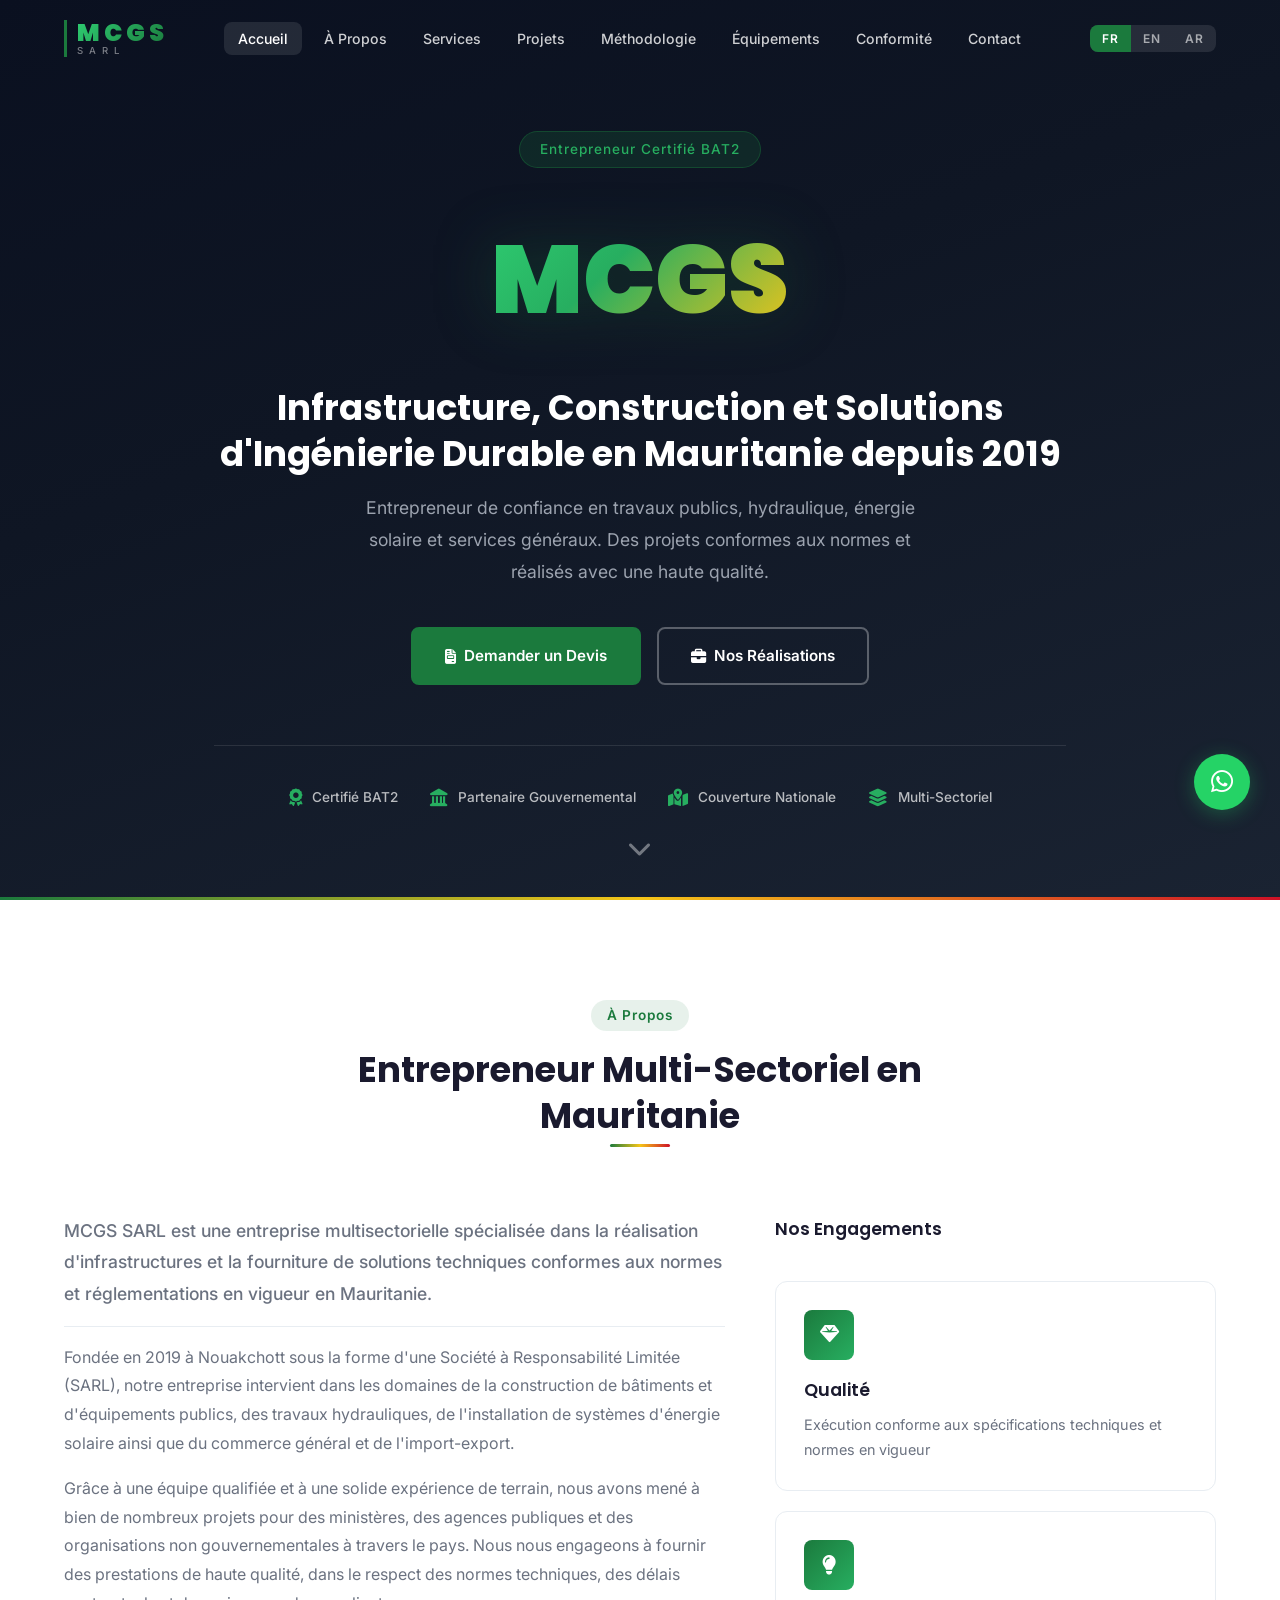
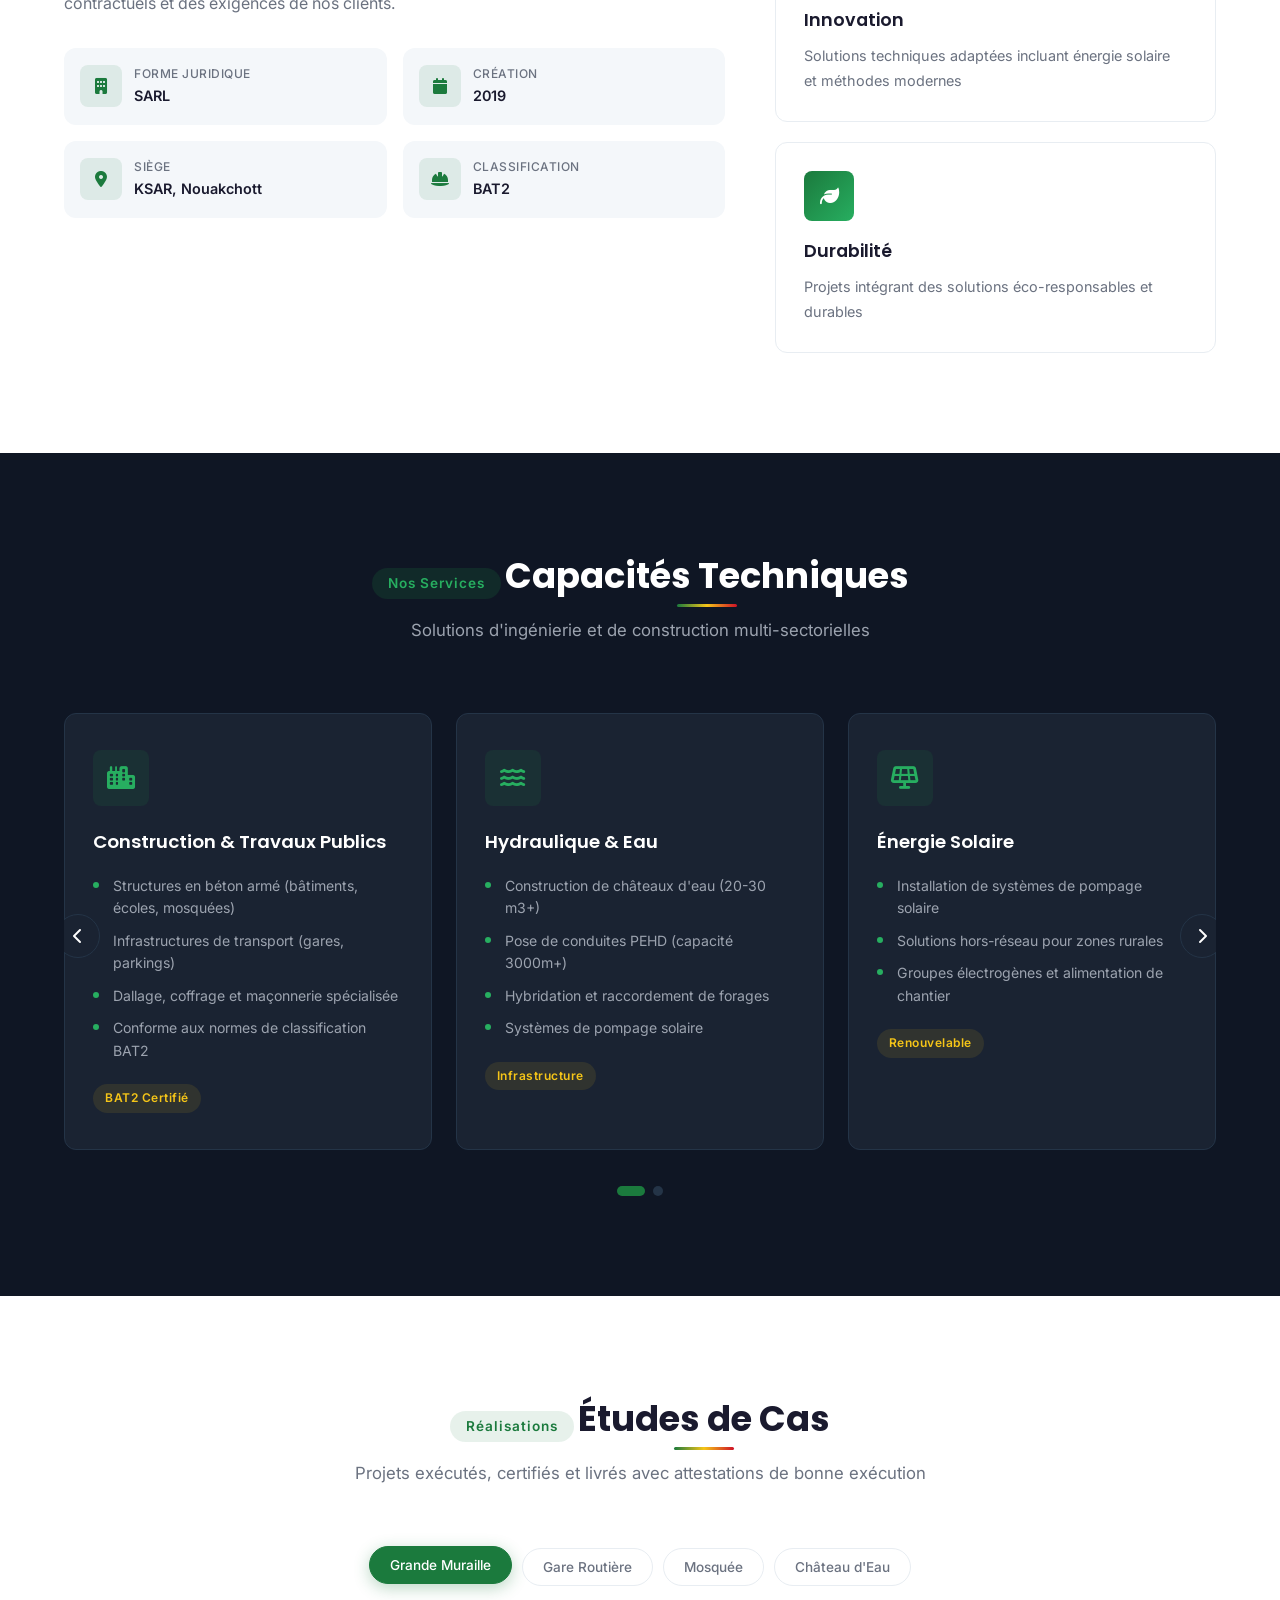
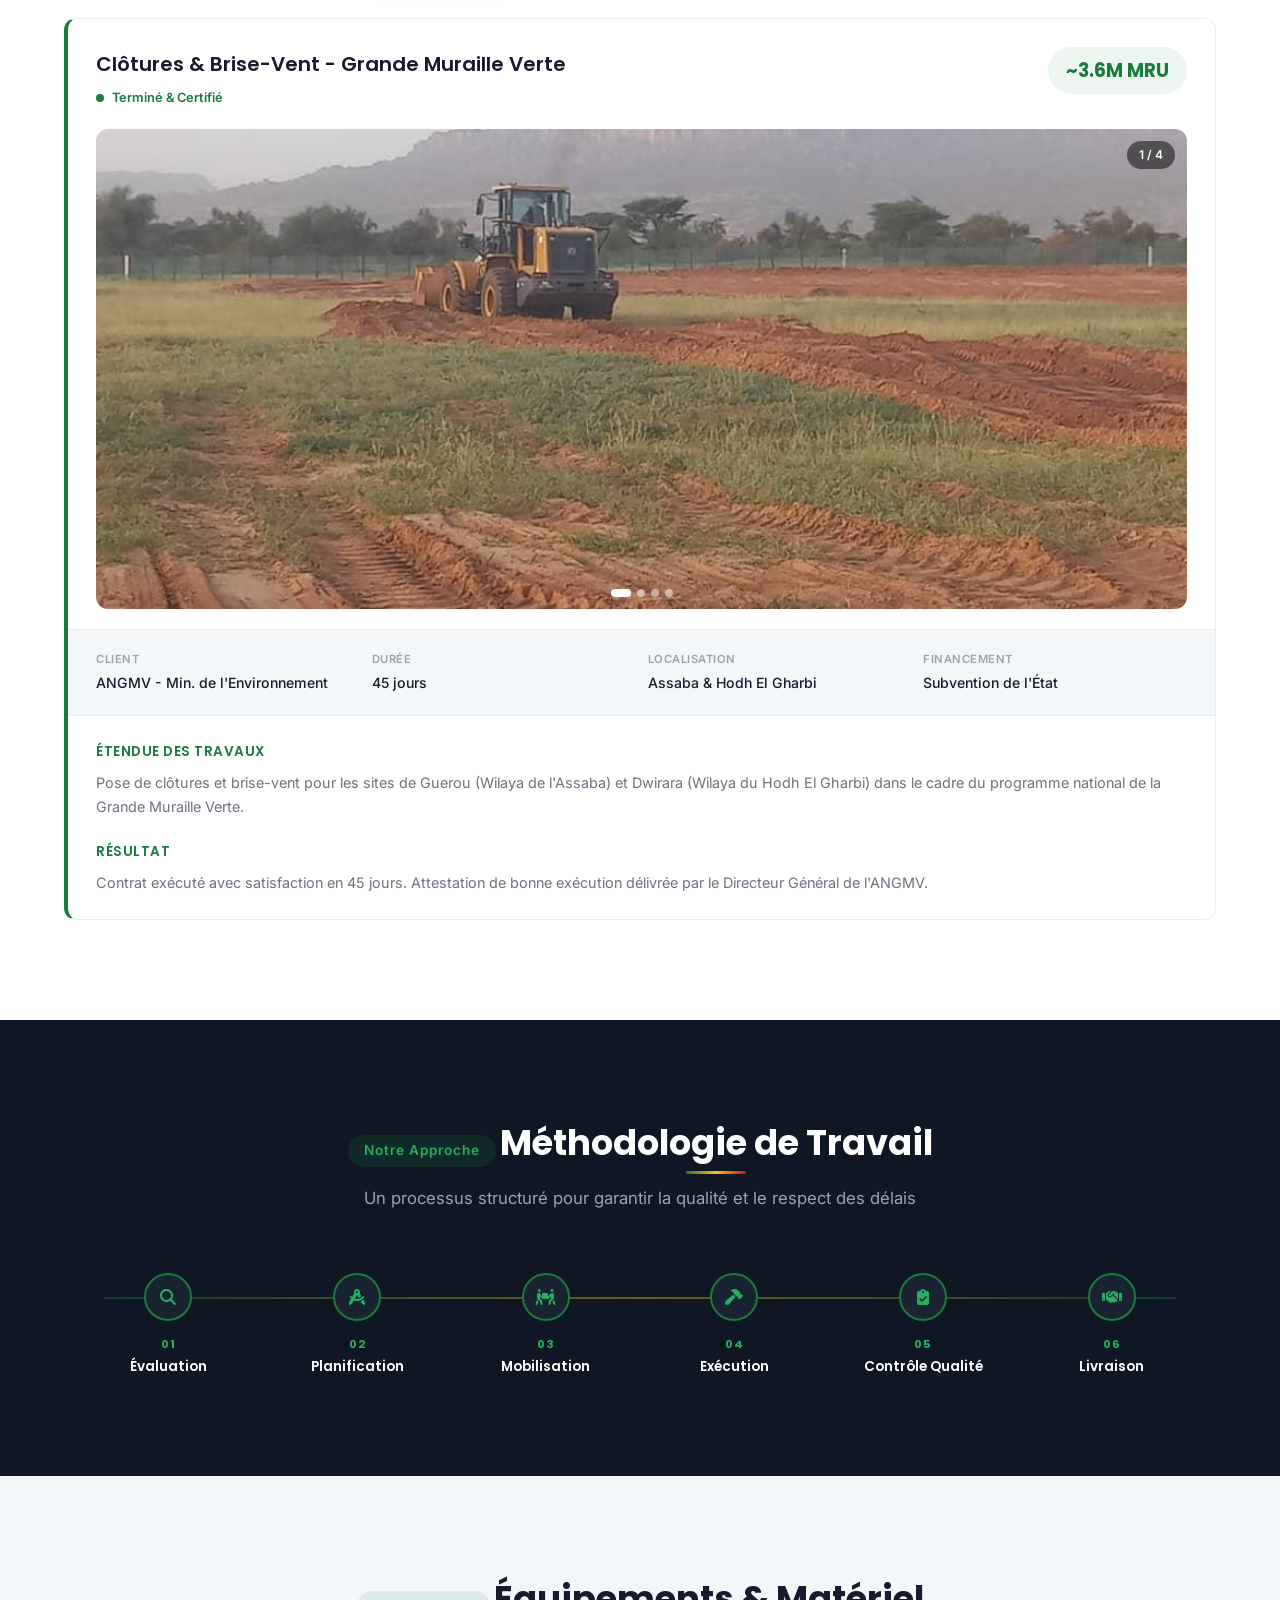
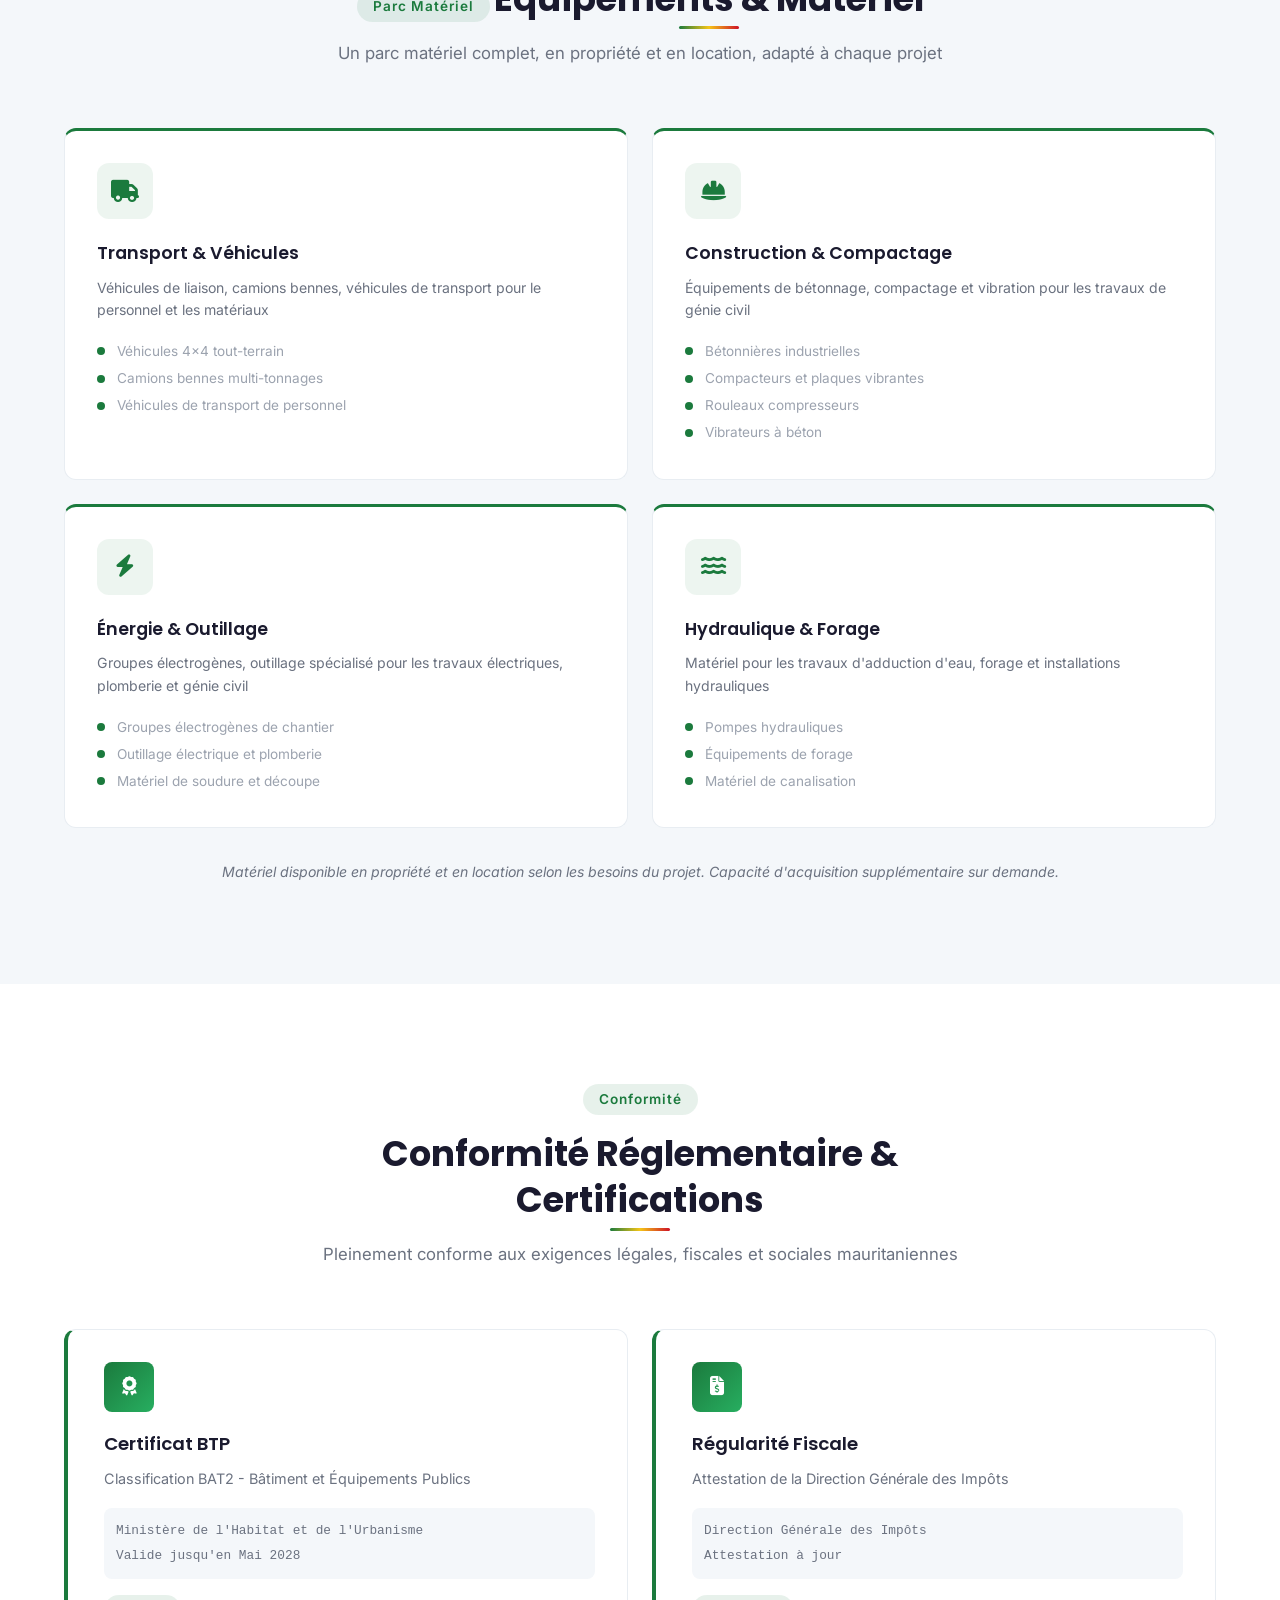
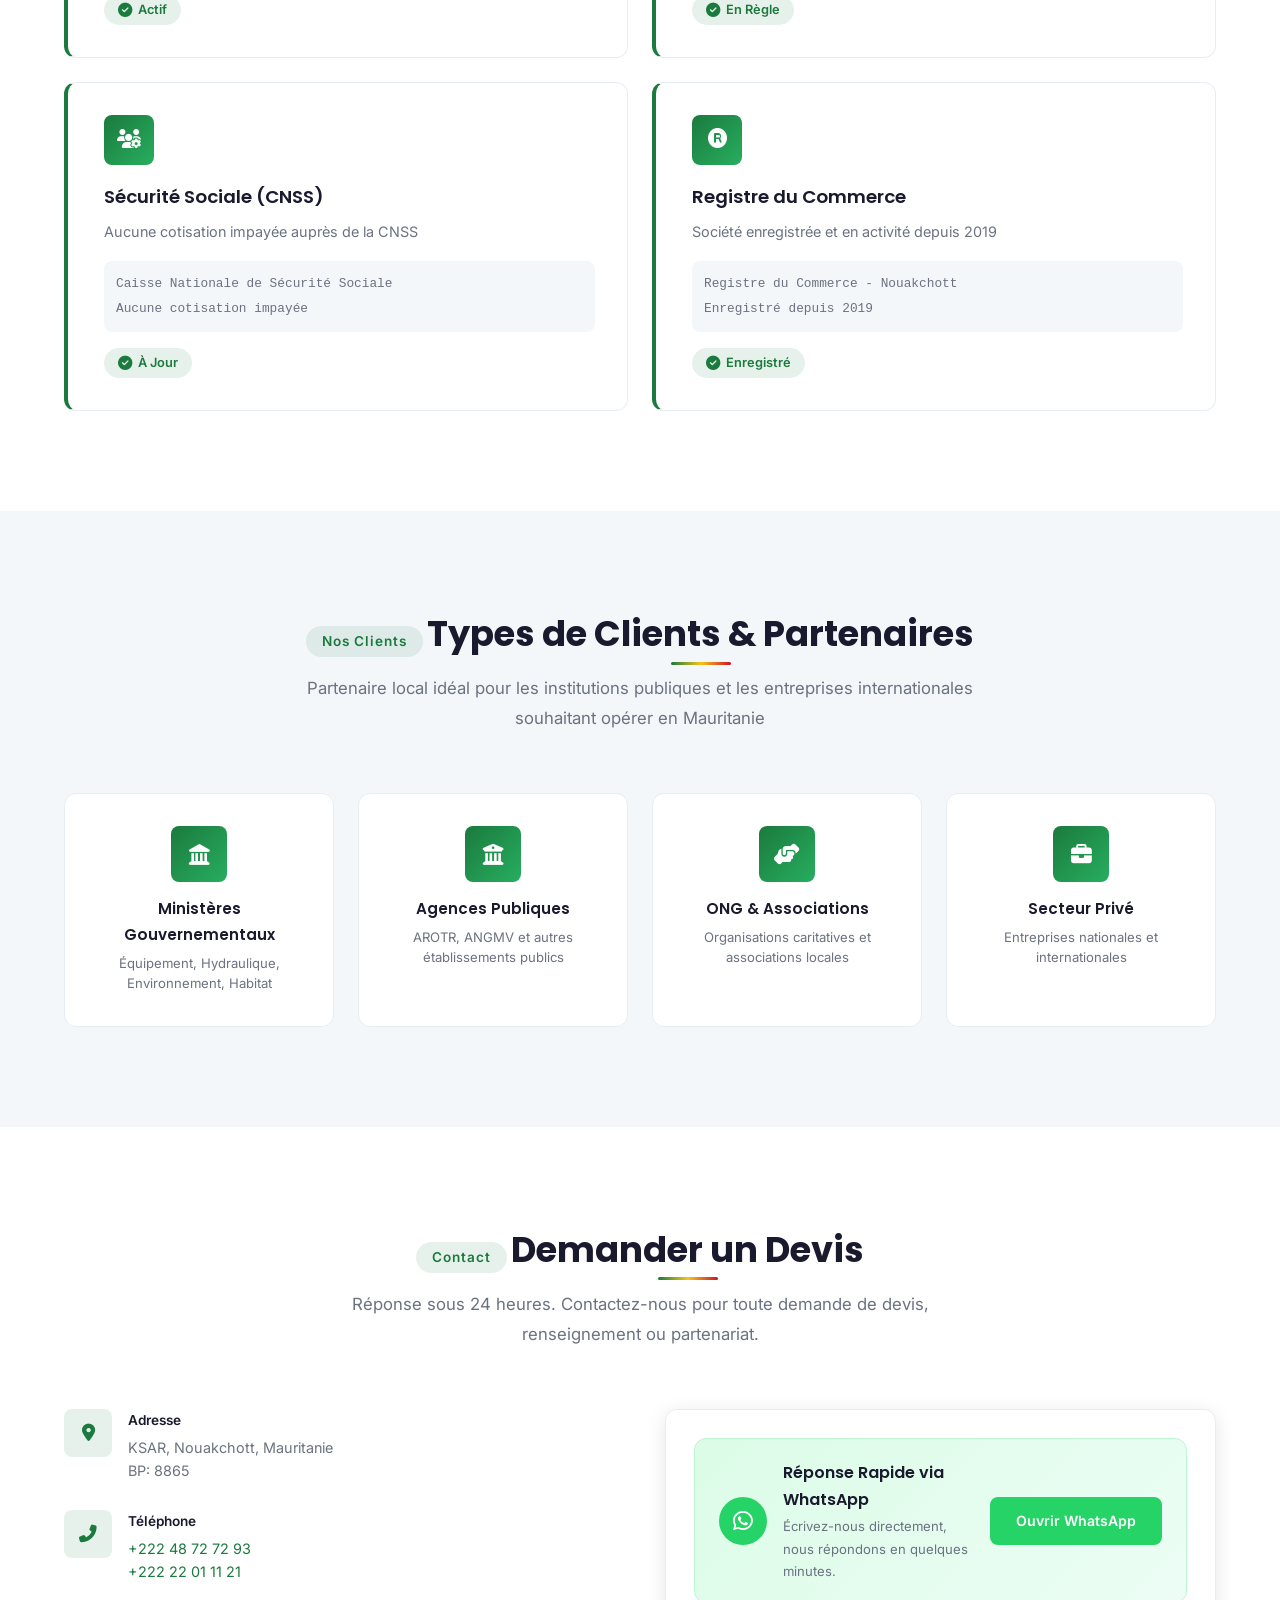
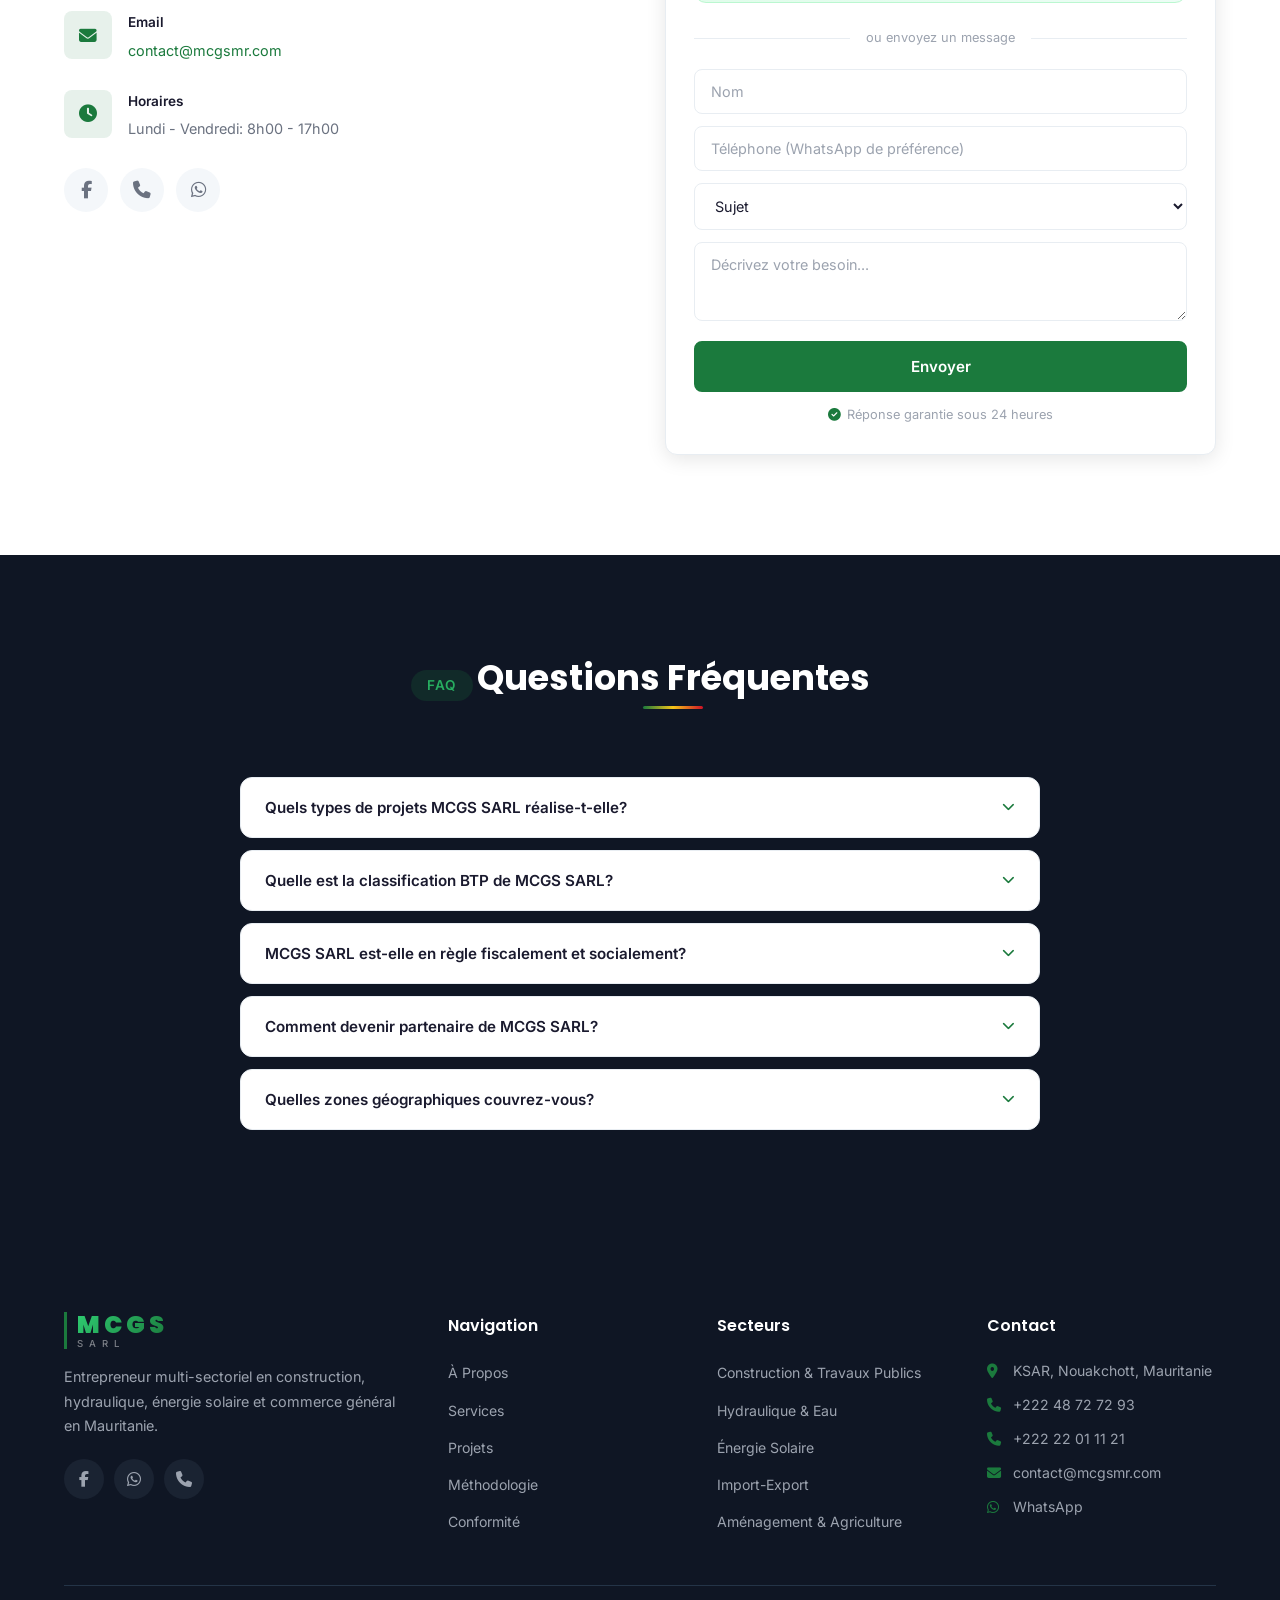
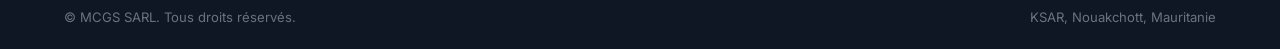
==== commit 93a07bb3: "Redesign project galleries as slideshows, improve hero and logo styling - Make Grande Muraille Verte" ====
--- a/index.html
+++ b/index.html
@@ -256,8 +256,155 @@
         <p class="section-desc" data-i18n="projects.desc">Projets exécutés, certifiés et livrés avec attestations de bonne exécution</p>
       </div>
 
-      <div class="project-nav" id="projectNav"></div>
-      <div id="projectsContainer"></div>
+      <div class="project-nav" id="projectNav">
+        <button class="project-nav-btn active" data-target="project3"><span data-i18n="projects.nav3">Grande Muraille</span></button>
+        <button class="project-nav-btn" data-target="project1"><span data-i18n="projects.nav1">Gare Routière</span></button>
+        <button class="project-nav-btn" data-target="project2"><span data-i18n="projects.nav2">Mosquée</span></button>
+        <button class="project-nav-btn" data-target="project4"><span data-i18n="projects.nav4">Château d'Eau</span></button>
+      </div>
+
+      <!-- Project 1 -->
+      <div class="case-study" id="project1">
+        <div class="case-header">
+          <div>
+            <h3 data-i18n="projects.p1title">Gare Routière - Axe Nouakchott-Nouadhibou</h3>
+            <div class="case-status"><span class="status-dot"></span> <span data-i18n="projects.completed">Terminé & Certifié</span></div>
+          </div>
+          <div class="case-value">~12M MRU</div>
+        </div>
+        <div class="case-gallery">
+          <img src="images/gare-routiere-1.jpg" alt="Chantier de la Gare Routière - Axe Nouakchott-Nouadhibou" loading="lazy">
+        </div>
+        <div class="case-meta">
+          <div class="meta-item"><span class="meta-label" data-i18n="projects.client">Client</span><span class="meta-value">AROTR - <span data-i18n="projects.p1client">Min. de l'Équipement et des Transports</span></span></div>
+          <div class="meta-item"><span class="meta-label" data-i18n="projects.location">Localisation</span><span class="meta-value">Nouakchott</span></div>
+          <div class="meta-item"><span class="meta-label" data-i18n="projects.duration">Durée</span><span class="meta-value" data-i18n="projects.p1duration">10 mois (8 + avenant 2 mois)</span></div>
+          <div class="meta-item"><span class="meta-label" data-i18n="projects.mode">Attribution</span><span class="meta-value" data-i18n="projects.p1mode">Appel d'Offres National</span></div>
+        </div>
+        <div class="case-body">
+          <div class="case-section">
+            <h4 data-i18n="projects.scope">Étendue des Travaux</h4>
+            <p data-i18n="projects.p1scope">Construction complète d'une gare routière sur l'axe Nouakchott-Nouadhibou, incluant bâtiments, aménagements et infrastructures connexes.</p>
+          </div>
+          <div class="case-section">
+            <h4 data-i18n="projects.deliverables">Livrables Clés</h4>
+            <ul>
+              <li data-i18n="projects.p1d1">Construction de la gare routière et bâtiments annexes</li>
+              <li data-i18n="projects.p1d2">Dallage en béton armé Ep. 8cm pour le parking</li>
+              <li data-i18n="projects.p1d3">Réserve d'eau en béton armé de 20m3</li>
+            </ul>
+          </div>
+          <div class="case-section">
+            <h4 data-i18n="projects.result">Résultat</h4>
+            <p data-i18n="projects.p1result">Projet livré et certifié par l'AROTR. Avenant accordé pour travaux complémentaires (+18.8%). Attestation d'exécution délivrée.</p>
+          </div>
+        </div>
+      </div>
+
+      <!-- Project 2 -->
+      <div class="case-study" id="project2">
+        <div class="case-header">
+          <div>
+            <h3 data-i18n="projects.p2title">Mosquée Abdallah Hassan Al-Shihabi</h3>
+            <div class="case-status"><span class="status-dot"></span> <span data-i18n="projects.completed">Terminé & Certifié</span></div>
+          </div>
+        </div>
+        <div class="case-gallery">
+          <img src="images/mosque-1.jpg" alt="Mosquée Abdallah Hassan Al-Shihabi - Vue extérieure" loading="lazy">
+          <img src="images/mosque-2.jpg" alt="Mosquée Abdallah Hassan Al-Shihabi - Vue latérale" loading="lazy">
+          <img src="images/mosque-3.jpg" alt="Mosquée - Construction traditionnelle" loading="lazy">
+          <img src="images/mosque-4.jpg" alt="Mosquée - Vue d'ensemble" loading="lazy">
+        </div>
+        <div class="case-meta">
+          <div class="meta-item"><span class="meta-label" data-i18n="projects.client">Client</span><span class="meta-value" data-i18n="projects.p2client">Association El YedOlya</span></div>
+          <div class="meta-item"><span class="meta-label" data-i18n="projects.duration">Durée</span><span class="meta-value">10 <span data-i18n="projects.months">mois</span></span></div>
+          <div class="meta-item"><span class="meta-label" data-i18n="projects.location">Localisation</span><span class="meta-value">Nouakchott</span></div>
+        </div>
+        <div class="case-body">
+          <div class="case-section">
+            <h4 data-i18n="projects.scope">Étendue des Travaux</h4>
+            <p data-i18n="projects.p2scope">Construction intégrale d'une mosquée selon les spécifications architecturales et techniques requises.</p>
+          </div>
+          <div class="case-section">
+            <h4 data-i18n="projects.result">Résultat</h4>
+            <p data-i18n="projects.p2result">Travaux réalisés conformément aux spécifications. Attestation de bonne exécution délivrée.</p>
+          </div>
+        </div>
+      </div>
+
+      <!-- Project 3 -->
+      <div class="case-study active" id="project3">
+        <div class="case-header">
+          <div>
+            <h3 data-i18n="projects.p3title">Clôtures & Brise-Vent - Grande Muraille Verte</h3>
+            <div class="case-status"><span class="status-dot"></span> <span data-i18n="projects.completed">Terminé & Certifié</span></div>
+          </div>
+          <div class="case-value">~3.6M MRU</div>
+        </div>
+        <div class="case-gallery">
+          <img src="images/gmv-1.jpg" alt="Travaux de terrassement - Grande Muraille Verte" loading="lazy">
+          <img src="images/gmv-2.jpg" alt="Terrassement et clôtures - Assaba" loading="lazy">
+          <img src="images/gmv-3.jpg" alt="Parcelles agricoles protégées" loading="lazy">
+          <img src="images/gmv-4.jpg" alt="Champs irrigués - Hodh El Gharbi" loading="lazy">
+        </div>
+        <div class="case-meta">
+          <div class="meta-item"><span class="meta-label" data-i18n="projects.client">Client</span><span class="meta-value">ANGMV - <span data-i18n="projects.p3client">Min. de l'Environnement</span></span></div>
+          <div class="meta-item"><span class="meta-label" data-i18n="projects.duration">Durée</span><span class="meta-value">45 <span data-i18n="projects.days">jours</span></span></div>
+          <div class="meta-item"><span class="meta-label" data-i18n="projects.location">Localisation</span><span class="meta-value">Assaba & Hodh El Gharbi</span></div>
+          <div class="meta-item"><span class="meta-label" data-i18n="projects.funding">Financement</span><span class="meta-value" data-i18n="projects.p3funding">Subvention de l'État</span></div>
+        </div>
+        <div class="case-body">
+          <div class="case-section">
+            <h4 data-i18n="projects.scope">Étendue des Travaux</h4>
+            <p data-i18n="projects.p3scope">Pose de clôtures et brise-vent pour les sites de Guerou (Wilaya de l'Assaba) et Dwirara (Wilaya du Hodh El Gharbi) dans le cadre du programme national de la Grande Muraille Verte.</p>
+          </div>
+          <div class="case-section">
+            <h4 data-i18n="projects.result">Résultat</h4>
+            <p data-i18n="projects.p3result">Contrat exécuté avec satisfaction en 45 jours. Attestation de bonne exécution délivrée par le Directeur Général de l'ANGMV.</p>
+          </div>
+        </div>
+      </div>
+
+      <!-- Project 4 -->
+      <div class="case-study" id="project4">
+        <div class="case-header">
+          <div>
+            <h3 data-i18n="projects.p4title">Château d'Eau & Raccordement - Région Assaba</h3>
+            <div class="case-status"><span class="status-dot"></span> <span data-i18n="projects.completed">Terminé & Certifié</span></div>
+          </div>
+          <div class="case-value">~3.4M MRU</div>
+        </div>
+        <div class="case-gallery">
+          <img src="images/water-tower-1.jpg" alt="Château d'eau - Région Assaba" loading="lazy">
+          <img src="images/water-tower-2.jpg" alt="Installation solaire et château d'eau" loading="lazy">
+          <img src="images/water-tower-3.jpg" alt="Château d'eau et système de pompage solaire" loading="lazy">
+          <img src="images/water-tower-4.jpg" alt="Panneaux solaires pour pompage hydraulique" loading="lazy">
+        </div>
+        <div class="case-meta">
+          <div class="meta-item"><span class="meta-label" data-i18n="projects.client">Client</span><span class="meta-value" data-i18n="projects.p4client">Min. de l'Hydraulique et de l'Assainissement</span></div>
+          <div class="meta-item"><span class="meta-label" data-i18n="projects.duration">Durée</span><span class="meta-value">3 <span data-i18n="projects.months">mois</span></span></div>
+          <div class="meta-item"><span class="meta-label" data-i18n="projects.location">Localisation</span><span class="meta-value">Ehel Behloul & Bourka, Assaba</span></div>
+          <div class="meta-item"><span class="meta-label" data-i18n="projects.funding">Financement</span><span class="meta-value" data-i18n="projects.p4funding">Budget de l'État</span></div>
+        </div>
+        <div class="case-body">
+          <div class="case-section">
+            <h4 data-i18n="projects.scope">Étendue des Travaux</h4>
+            <p data-i18n="projects.p4scope">Reconstruction d'un château d'eau et hybridation/raccordement d'un forage au château d'eau existant dans la Wilaya de l'Assaba.</p>
+          </div>
+          <div class="case-section">
+            <h4 data-i18n="projects.deliverables">Livrables Clés</h4>
+            <ul>
+              <li data-i18n="projects.p4d1">Château d'eau de 30m3 à 12m de hauteur</li>
+              <li data-i18n="projects.p4d2">3 000 ml de conduite PEHD diamètre 63 PN10</li>
+              <li data-i18n="projects.p4d3">Groupe électrogène de 30 KVA installé</li>
+            </ul>
+          </div>
+          <div class="case-section">
+            <h4 data-i18n="projects.result">Résultat</h4>
+            <p data-i18n="projects.p4result">Attestation de bonne fin délivrée par la Direction de l'Hydraulique.</p>
+          </div>
+        </div>
+      </div>
 
     </div>
   </section>
@@ -675,7 +822,6 @@
     <i class="fab fa-whatsapp"></i>
   </a>
 
-  <script src="js/project-data.js"></script>
   <script src="js/script.js"></script>
 </body>
 </html>
--- a/css/style.css
+++ b/css/style.css
@@ -57,7 +57,6 @@
 html[dir="rtl"] .faq-question i { margin-left: 0; margin-right: auto; }
 html[dir="rtl"] .contact-item { flex-direction: row-reverse; text-align: right; }
 html[dir="rtl"] .info-card { flex-direction: row-reverse; text-align: right; }
-html[dir="rtl"] .team-category ul li { flex-direction: row-reverse; }
 
 /* --- Reset & Base --- */
 *, *::before, *::after {
@@ -127,7 +126,12 @@
   animation: pulse 1.5s ease-in-out infinite;
 }
 
-.loader-mcgs { color: var(--green); }
+.loader-mcgs {
+  background: linear-gradient(135deg, #2ecc71 0%, #1B7A3D 100%);
+  -webkit-background-clip: text;
+  -webkit-text-fill-color: transparent;
+  background-clip: text;
+}
 
 .loader-bar {
   width: 200px;
@@ -193,21 +197,27 @@
   display: flex;
   flex-direction: column;
   line-height: 1.1;
+  padding-left: 10px;
+  border-left: 3px solid var(--green);
 }
 
 .logo-name {
   font-family: var(--font-heading);
   font-weight: 900;
   font-size: 1.5rem;
-  color: var(--green);
-  letter-spacing: 3px;
+  background: linear-gradient(135deg, #2ecc71 0%, #1B7A3D 100%);
+  -webkit-background-clip: text;
+  -webkit-text-fill-color: transparent;
+  background-clip: text;
+  letter-spacing: 4px;
 }
 
 .logo-sub {
-  font-size: 0.65rem;
-  color: var(--text-light);
-  letter-spacing: 4px;
+  font-size: 0.6rem;
+  color: rgba(255,255,255,0.45);
+  letter-spacing: 6px;
   text-transform: uppercase;
+  font-weight: 500;
 }
 
 .nav-links {
@@ -301,43 +311,27 @@
 .hero-pattern {
   position: absolute;
   inset: 0;
-  background:
-    radial-gradient(circle at 20% 50%, rgba(27,122,61,0.3) 0%, transparent 50%),
-    radial-gradient(circle at 80% 50%, rgba(245,197,24,0.2) 0%, transparent 50%),
-    radial-gradient(circle at 50% 80%, rgba(206,17,38,0.15) 0%, transparent 50%);
-  animation: heroShift 12s ease-in-out infinite alternate;
-}
-
-@keyframes heroShift {
-  0% { transform: scale(1) translate(0, 0); }
-  100% { transform: scale(1.1) translate(-20px, -10px); }
+  background-image:
+    linear-gradient(rgba(255,255,255,0.025) 1px, transparent 1px),
+    linear-gradient(90deg, rgba(255,255,255,0.025) 1px, transparent 1px);
+  background-size: 60px 60px;
 }
 
 .hero-bg::after {
   content: '';
   position: absolute;
-  top: 0; left: 0; right: 0; bottom: 0;
-  background-image:
-    radial-gradient(1px 1px at 10% 20%, rgba(255,255,255,0.15) 1px, transparent 0),
-    radial-gradient(1px 1px at 30% 60%, rgba(255,255,255,0.1) 1px, transparent 0),
-    radial-gradient(1px 1px at 50% 30%, rgba(255,255,255,0.12) 1px, transparent 0),
-    radial-gradient(1px 1px at 70% 70%, rgba(255,255,255,0.08) 1px, transparent 0),
-    radial-gradient(1px 1px at 90% 40%, rgba(255,255,255,0.1) 1px, transparent 0);
-  background-size: 200px 200px;
-  animation: starsFloat 40s linear infinite;
-  z-index: 1;
-}
-
-@keyframes starsFloat {
-  from { transform: translateY(0); }
-  to { transform: translateY(-200px); }
+  bottom: 0;
+  left: 0;
+  right: 0;
+  height: 3px;
+  background: linear-gradient(90deg, var(--green), var(--yellow), var(--red));
+  z-index: 2;
 }
 
 .hero-gradient {
   position: absolute;
   inset: 0;
-  background: linear-gradient(180deg, var(--dark) 0%, var(--dark-2) 50%, var(--dark) 100%);
-  opacity: 0.85;
+  background: linear-gradient(160deg, #0a1020 0%, var(--dark) 40%, var(--dark-2) 100%);
 }
 
 .hero-content {
@@ -392,19 +386,11 @@
   font-family: var(--font-heading);
   font-size: 6rem;
   font-weight: 900;
-  color: var(--green);
-  text-shadow: 0 0 40px rgba(27,122,61,0.3);
-  animation: glowPulseGreen 3s ease-in-out infinite alternate;
-}
-
-@keyframes glowPulseGreen {
-  from { text-shadow: 0 0 30px rgba(27,122,61,0.2); }
-  to { text-shadow: 0 0 60px rgba(27,122,61,0.5), 0 0 120px rgba(27,122,61,0.15); }
-}
-
-@keyframes glowPulseYellow {
-  from { text-shadow: 0 0 30px rgba(245,197,24,0.2); }
-  to { text-shadow: 0 0 60px rgba(245,197,24,0.5), 0 0 120px rgba(245,197,24,0.15); }
+  background: linear-gradient(135deg, #2ecc71 0%, #27ae60 40%, #F5C518 100%);
+  -webkit-background-clip: text;
+  -webkit-text-fill-color: transparent;
+  background-clip: text;
+  filter: drop-shadow(0 0 30px rgba(27,122,61,0.3));
 }
 
 #hero h1 {
@@ -472,19 +458,6 @@
 }
 
 .btn-full { width: 100%; justify-content: center; }
-
-.btn-whatsapp-hero {
-  background: #25D366;
-  color: var(--white);
-  border-color: #25D366;
-}
-
-.btn-whatsapp-hero:hover {
-  background: #1da851;
-  border-color: #1da851;
-  transform: translateY(-2px);
-  box-shadow: 0 8px 25px rgba(37,211,102,0.3);
-}
 
 /* --- Hero Trust Badges --- */
 .hero-trust {
@@ -1097,34 +1070,109 @@
 html[dir="rtl"] .case-section ul li { padding: 4px 18px 4px 0; }
 html[dir="rtl"] .case-section ul li::before { left: auto; right: 0; }
 
-/* --- Case Study Photo Gallery --- */
+/* --- Case Study Photo Gallery (Slideshow) --- */
 .case-gallery {
-  display: grid;
-  grid-template-columns: repeat(2, 1fr);
-  gap: 10px;
-  margin: 20px 0;
+  position: relative;
+  overflow: hidden;
+  margin: 20px 28px;
+  border-radius: var(--radius-md);
+  background: #0a0f1a;
 }
 
 .case-gallery img {
   width: 100%;
-  aspect-ratio: 16 / 10;
-  height: auto;
+  aspect-ratio: 4 / 3;
+  max-height: 480px;
   object-fit: cover;
-  border-radius: 8px;
+  object-position: center;
+  display: none;
+}
+
+.case-gallery img.active {
+  display: block;
+}
+
+.case-gallery img:only-child {
+  display: block;
+}
+
+.gallery-prev,
+.gallery-next {
+  position: absolute;
+  top: 50%;
+  transform: translateY(-50%);
+  width: 40px;
+  height: 40px;
+  border-radius: 50%;
+  background: rgba(0, 0, 0, 0.5);
+  color: var(--white);
+  border: none;
   cursor: pointer;
-  transition: transform 0.3s ease, box-shadow 0.3s ease;
-}
-
-.case-gallery img:hover {
-  transform: scale(1.02);
-  box-shadow: 0 6px 20px rgba(0,0,0,0.12);
-}
-
-.case-gallery img:only-child {
-  grid-column: 1 / -1;
-  max-width: 100%;
-  aspect-ratio: 16 / 9;
-  height: auto;
+  display: flex;
+  align-items: center;
+  justify-content: center;
+  font-size: 0.9rem;
+  z-index: 2;
+  transition: var(--transition);
+  opacity: 0;
+}
+
+.case-gallery:hover .gallery-prev,
+.case-gallery:hover .gallery-next {
+  opacity: 1;
+}
+
+.gallery-prev:hover,
+.gallery-next:hover {
+  background: var(--green);
+}
+
+.gallery-prev { left: 12px; }
+.gallery-next { right: 12px; }
+
+html[dir="rtl"] .gallery-prev { left: auto; right: 12px; }
+html[dir="rtl"] .gallery-next { right: auto; left: 12px; }
+
+.gallery-counter {
+  position: absolute;
+  top: 12px;
+  right: 12px;
+  background: rgba(0, 0, 0, 0.5);
+  color: var(--white);
+  padding: 4px 12px;
+  border-radius: var(--radius-xl);
+  font-size: 0.75rem;
+  font-weight: 600;
+  z-index: 2;
+}
+
+html[dir="rtl"] .gallery-counter { right: auto; left: 12px; }
+
+.gallery-dots {
+  position: absolute;
+  bottom: 12px;
+  left: 50%;
+  transform: translateX(-50%);
+  display: flex;
+  gap: 6px;
+  z-index: 2;
+}
+
+.gallery-dot {
+  width: 8px;
+  height: 8px;
+  border-radius: 50%;
+  background: rgba(255, 255, 255, 0.5);
+  border: none;
+  cursor: pointer;
+  transition: var(--transition);
+  padding: 0;
+}
+
+.gallery-dot.active {
+  background: var(--white);
+  width: 20px;
+  border-radius: 4px;
 }
 
 /* --- Methodology Section --- */
@@ -1420,117 +1468,6 @@
 
 .cert-badge i { font-size: 0.9rem; }
 
-/* --- Team Section --- */
-.team-content { max-width: 900px; margin: 0 auto; }
-
-.team-director { text-align: center; margin-bottom: 50px; }
-
-.director-card {
-  display: inline-block;
-  padding: 40px 50px;
-  background: var(--dark-2);
-  border: 1px solid var(--dark-3);
-  border-radius: var(--radius-md);
-  position: relative;
-}
-
-.director-card::before {
-  content: '';
-  position: absolute;
-  top: 0; left: 0; right: 0;
-  height: 3px;
-  background: linear-gradient(90deg, var(--green), var(--yellow), var(--red));
-  border-radius: var(--radius-md) var(--radius-md) 0 0;
-}
-
-.director-avatar {
-  width: 80px;
-  height: 80px;
-  display: flex;
-  align-items: center;
-  justify-content: center;
-  background: linear-gradient(135deg, var(--green), var(--green-dark));
-  color: var(--white);
-  border-radius: 50%;
-  font-size: 2rem;
-  margin: 0 auto 16px;
-}
-
-.director-card h3 {
-  font-family: var(--font-heading);
-  font-size: 1.2rem;
-  font-weight: 600;
-  color: var(--white);
-  margin-bottom: 6px;
-}
-
-.director-role {
-  color: var(--green-light);
-  font-weight: 500;
-}
-
-.team-grid {
-  display: grid;
-  grid-template-columns: 1fr 1fr;
-  gap: 28px;
-}
-
-.team-category {
-  padding: 28px;
-  background: var(--dark-2);
-  border: 1px solid var(--dark-3);
-  border-radius: var(--radius-md);
-}
-
-.team-category:last-child {
-  grid-column: 1 / -1;
-}
-
-.team-category h4 {
-  font-family: var(--font-heading);
-  font-size: 1rem;
-  font-weight: 600;
-  color: var(--yellow);
-  margin-bottom: 16px;
-  padding-bottom: 12px;
-  border-bottom: 1px solid var(--dark-3);
-}
-
-.team-category ul { display: flex; flex-direction: column; gap: 10px; }
-
-.team-category li {
-  display: flex;
-  align-items: center;
-  gap: 10px;
-  font-size: 0.9rem;
-  color: var(--text-light);
-}
-
-.team-category li i {
-  color: var(--green-light);
-  width: 20px;
-  text-align: center;
-}
-
-.trades-tags {
-  display: flex;
-  flex-wrap: wrap;
-  gap: 8px;
-}
-
-.trade-tag {
-  padding: 6px 14px;
-  background: var(--dark-3);
-  color: var(--text-light);
-  font-size: 0.8rem;
-  border-radius: var(--radius-xl);
-  transition: var(--transition);
-}
-
-.trade-tag:hover {
-  background: var(--green);
-  color: var(--white);
-}
 
 /* --- Contact Section --- */
 .contact-grid {
@@ -2144,18 +2081,15 @@
   .equip-capabilities-grid { grid-template-columns: 1fr; }
   .case-meta { grid-template-columns: 1fr 1fr; }
   .case-header { flex-direction: column; }
-  .case-gallery img { aspect-ratio: 16 / 10; }
-  .case-gallery img:only-child { max-width: 100%; aspect-ratio: 16 / 9; }
+  .case-gallery { margin: 16px 20px; }
+  .case-gallery img { max-height: 360px; }
+  .gallery-prev,
+  .gallery-next { opacity: 1; }
 
   .footer-grid { grid-template-columns: 1fr; gap: 30px; }
   .footer-bottom { flex-direction: column; gap: 8px; text-align: center; }
 
-  .form-row { grid-template-columns: 1fr; }
-
   .equip-cap-card { padding: 24px; }
-
-  .director-card { padding: 30px 24px; }
-  .director-card h3 { font-size: 1rem; }
 }
 
 @media (max-width: 480px) {
@@ -2167,7 +2101,10 @@
   .btn { width: 100%; justify-content: center; }
   .partners-grid { grid-template-columns: 1fr; }
   .case-meta { grid-template-columns: 1fr; }
-  .case-gallery { grid-template-columns: 1fr; }
+  .case-gallery { margin: 12px 16px; }
+  .case-gallery img { max-height: 260px; }
+  .gallery-prev,
+  .gallery-next { width: 32px; height: 32px; font-size: 0.75rem; }
   .hero-trust { gap: 10px 20px; justify-content: center; }
   .trust-item { font-size: 0.75rem; gap: 6px; flex: 0 0 calc(50% - 20px); justify-content: center; }
   .trust-item i { font-size: 0.9rem; }
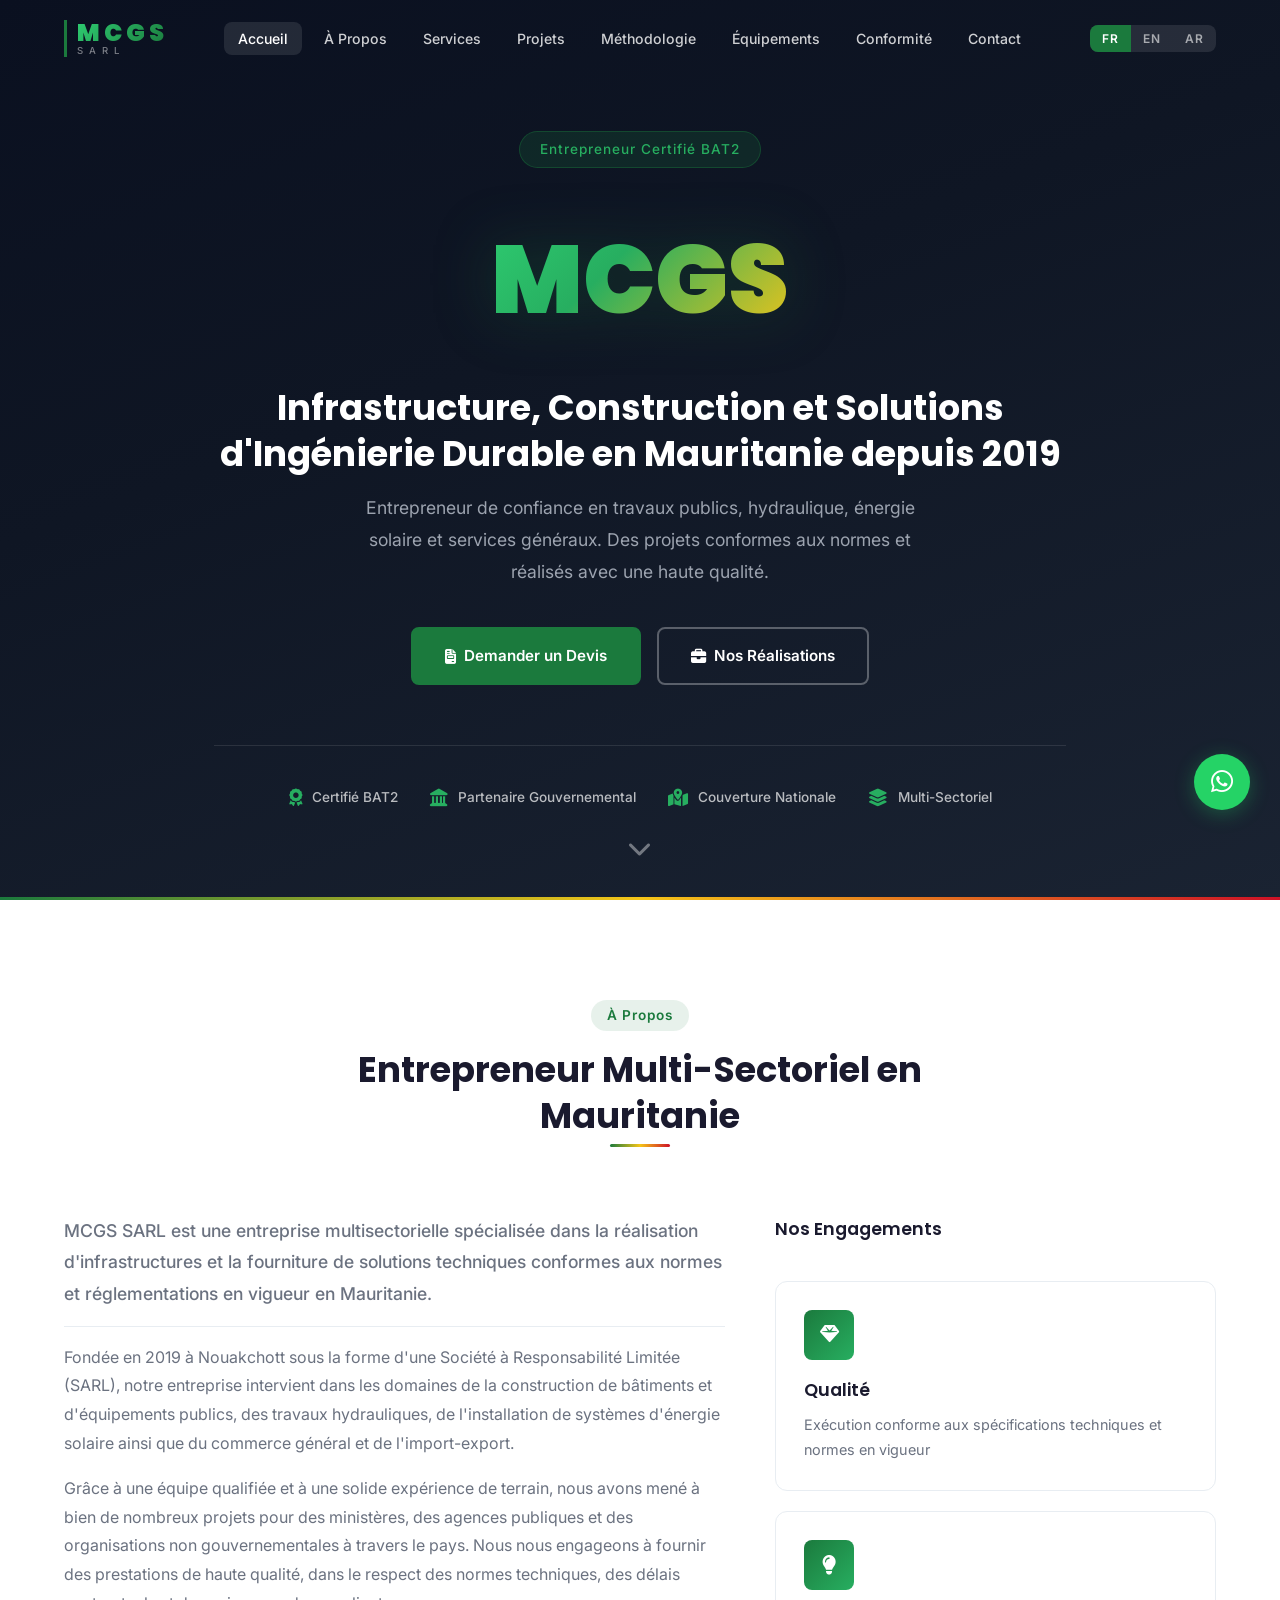
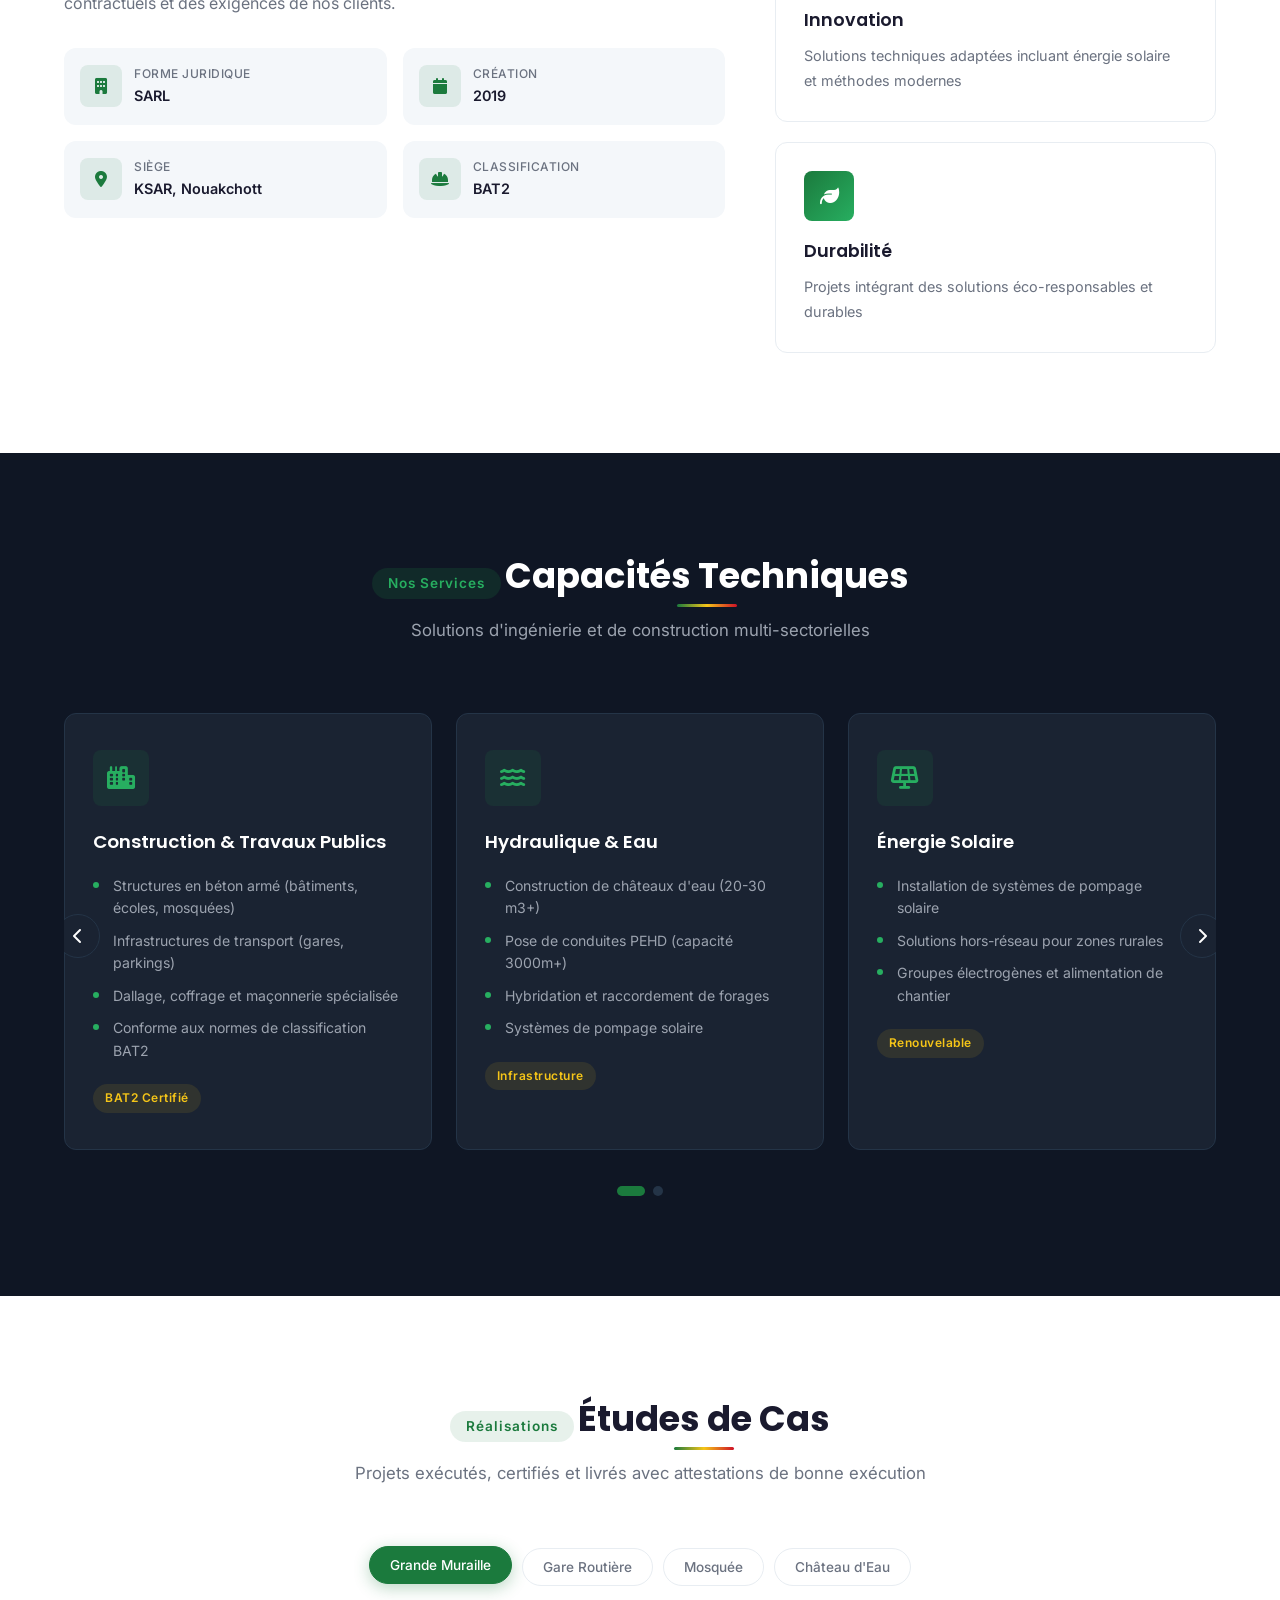
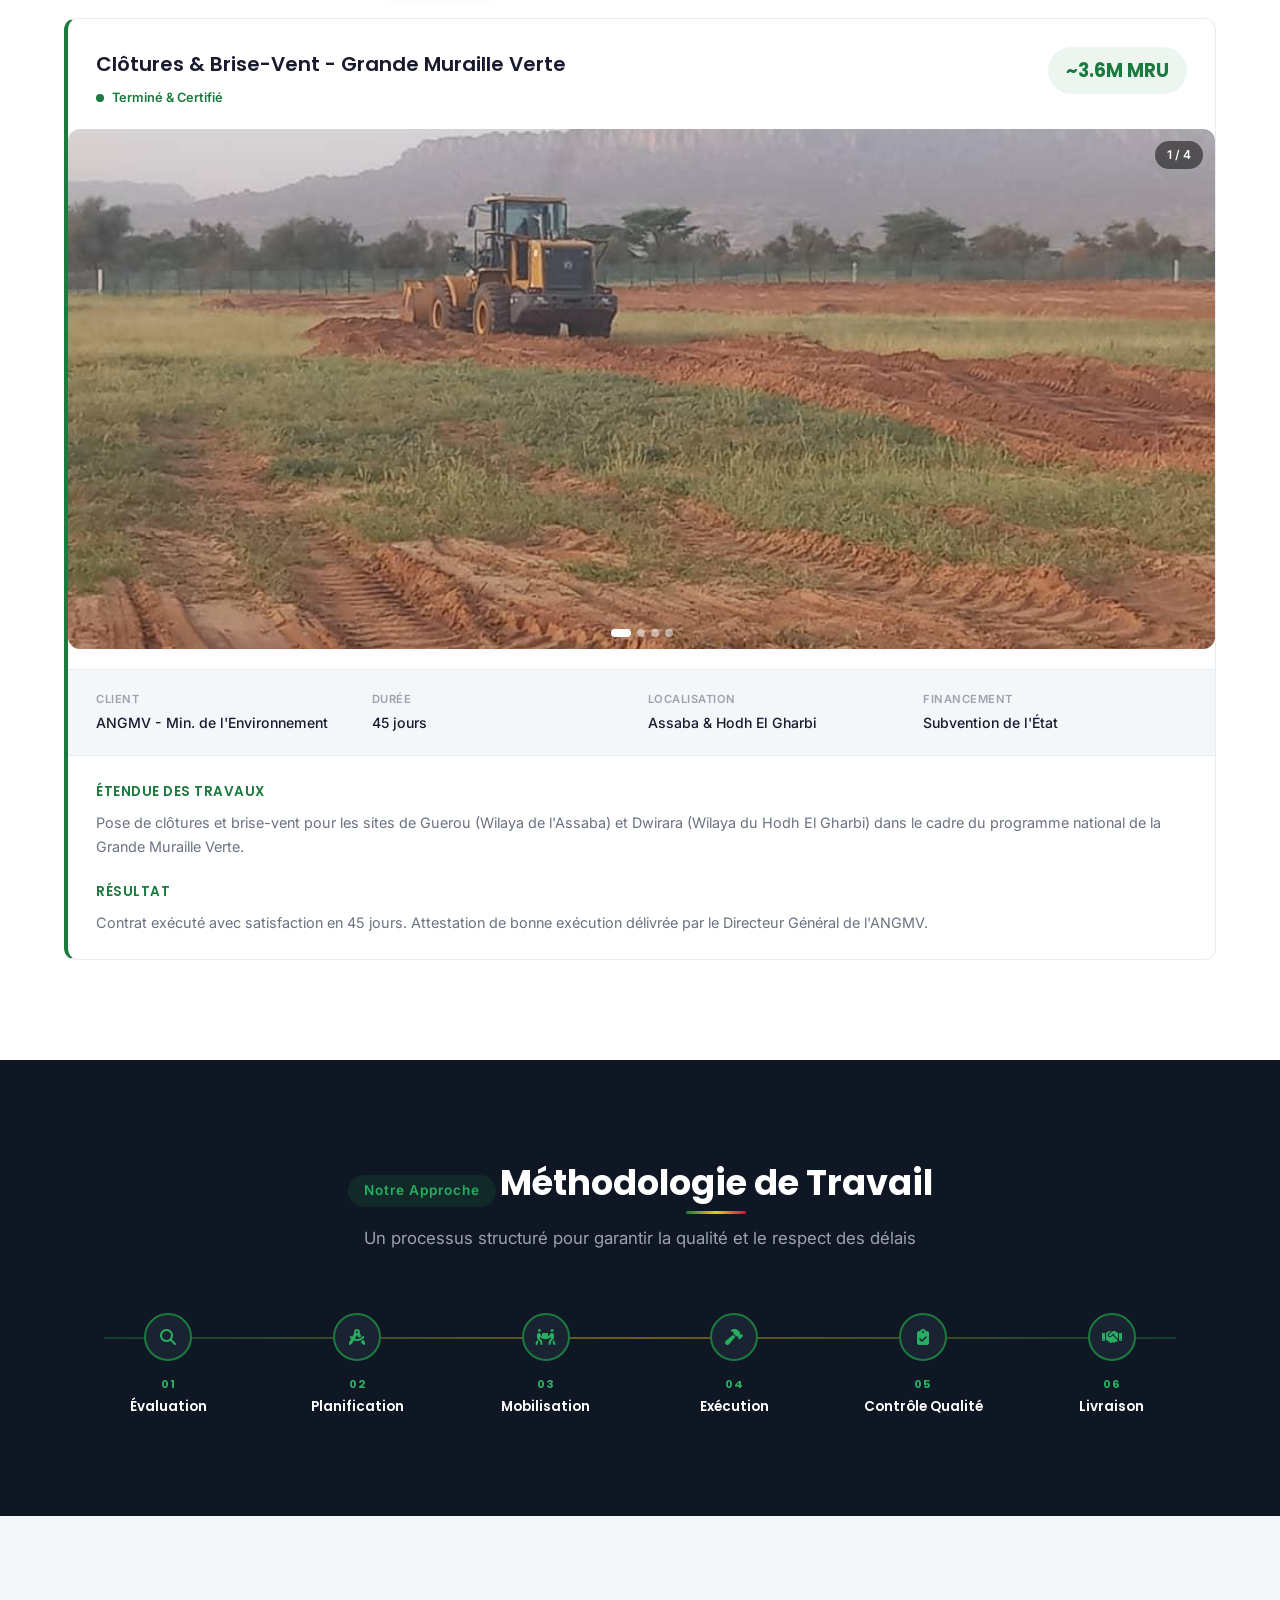
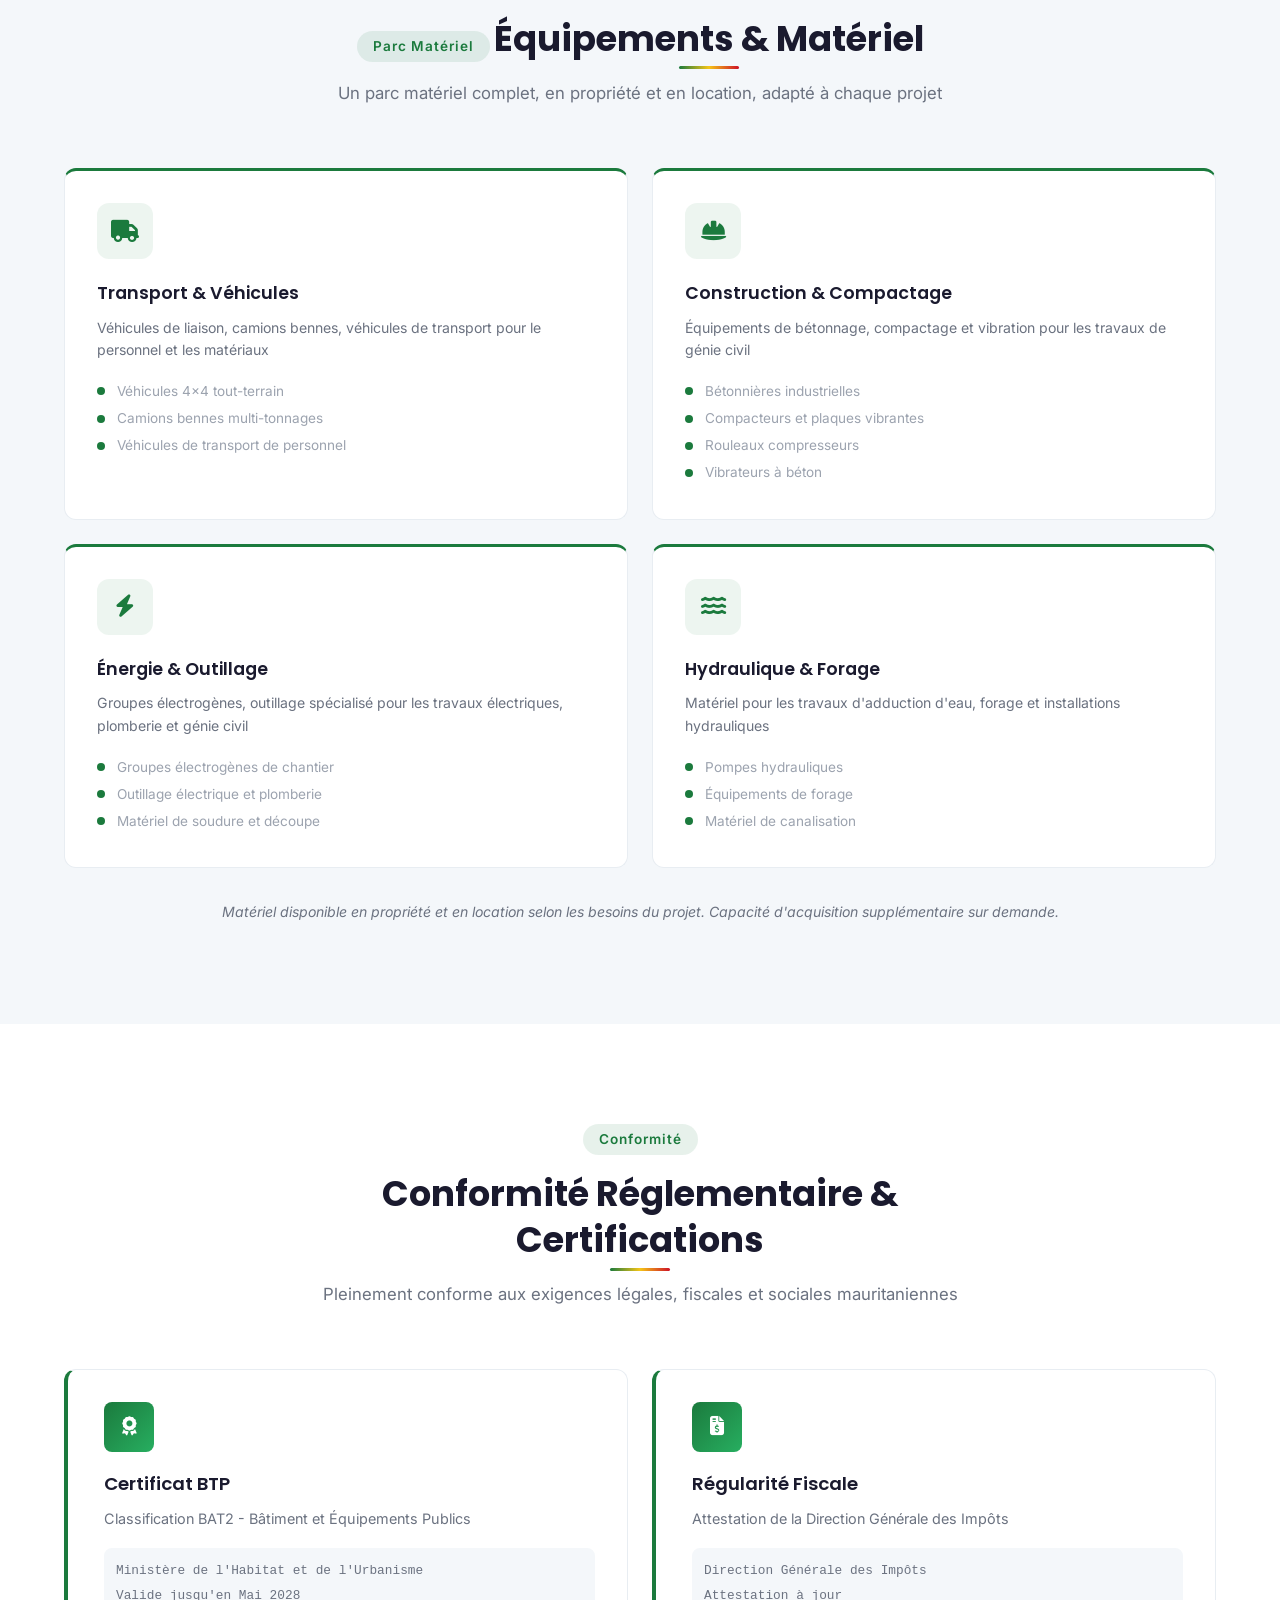
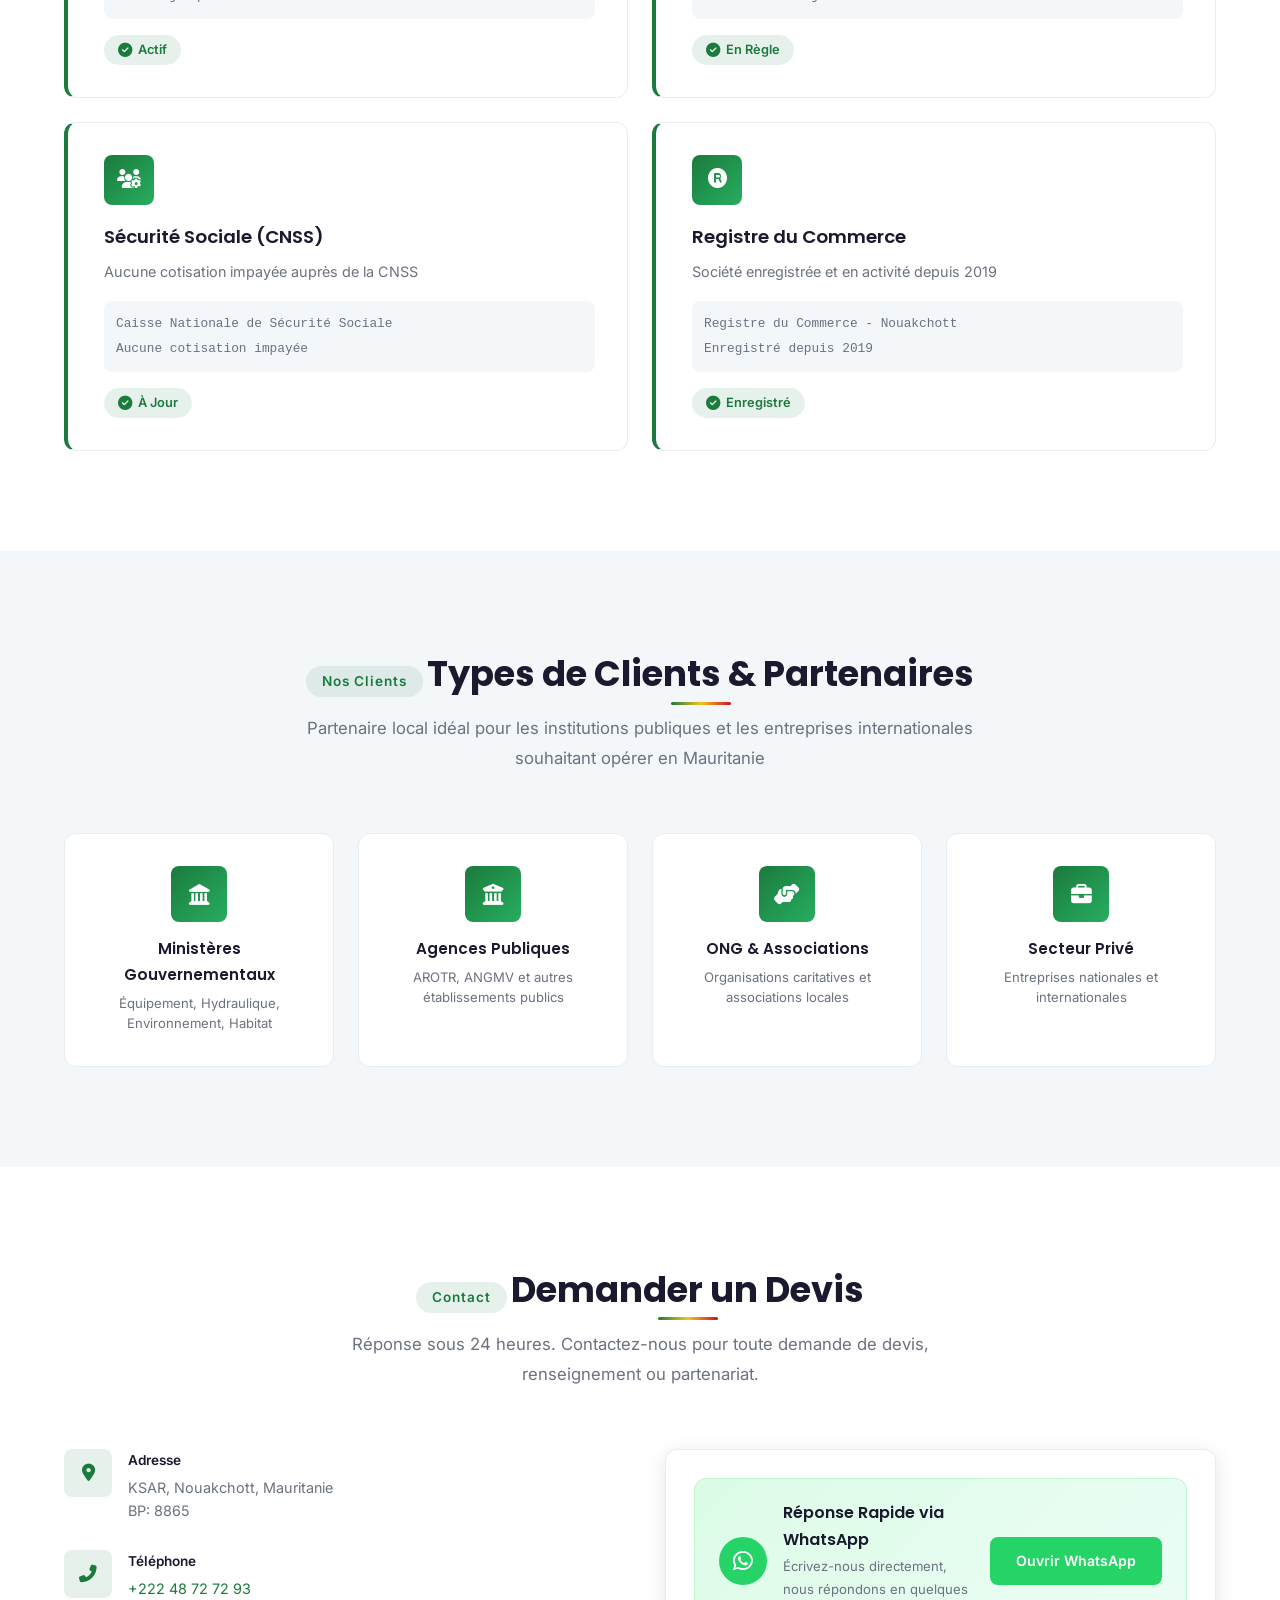
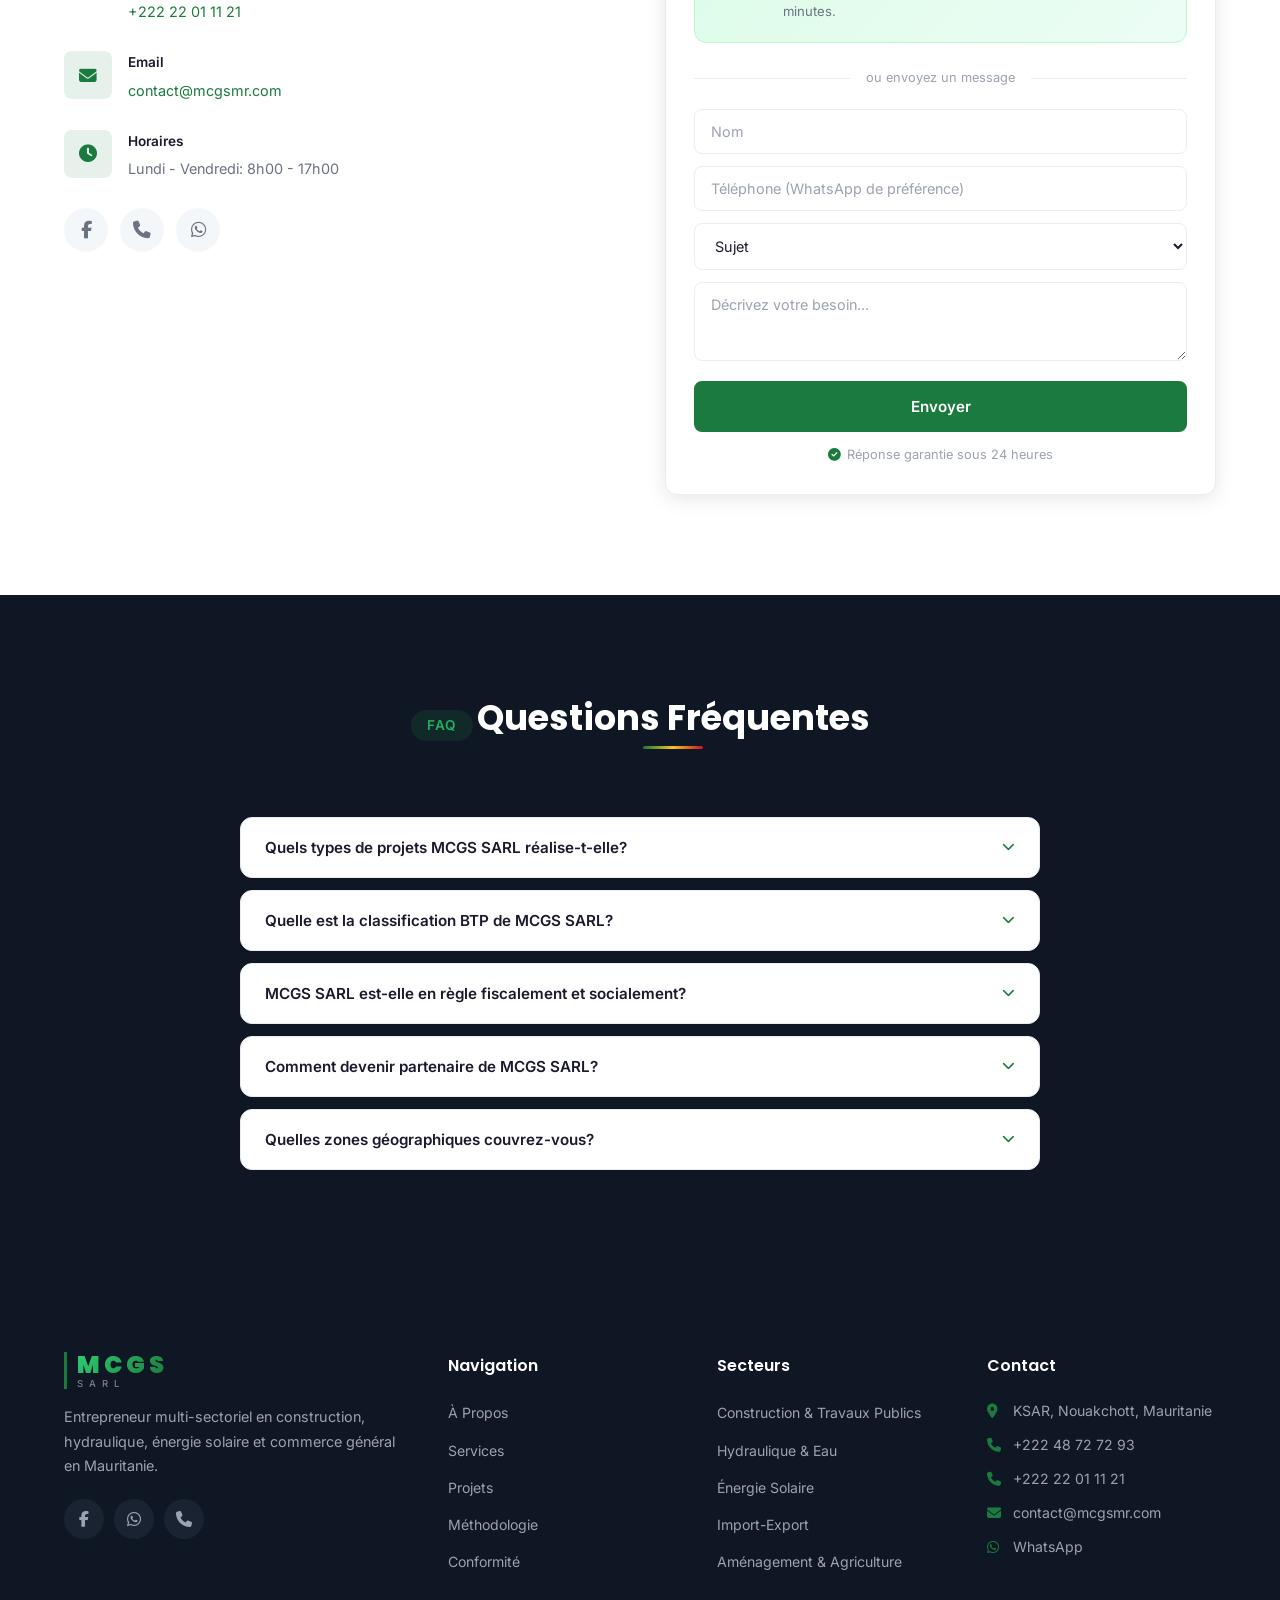
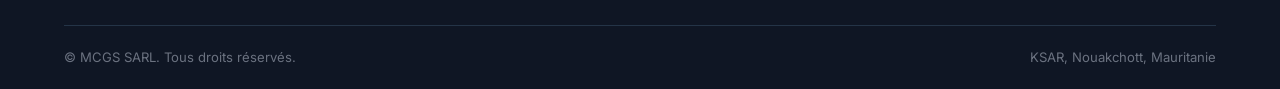
==== commit f9eb138c: "Make gallery photos bigger, remove wrong mosque photos, update Facebook link - Remove aspect-ratio a" ====
--- a/index.html
+++ b/index.html
@@ -312,8 +312,6 @@
         <div class="case-gallery">
           <img src="images/mosque-1.jpg" alt="Mosquée Abdallah Hassan Al-Shihabi - Vue extérieure" loading="lazy">
           <img src="images/mosque-2.jpg" alt="Mosquée Abdallah Hassan Al-Shihabi - Vue latérale" loading="lazy">
-          <img src="images/mosque-3.jpg" alt="Mosquée - Construction traditionnelle" loading="lazy">
-          <img src="images/mosque-4.jpg" alt="Mosquée - Vue d'ensemble" loading="lazy">
         </div>
         <div class="case-meta">
           <div class="meta-item"><span class="meta-label" data-i18n="projects.client">Client</span><span class="meta-value" data-i18n="projects.p2client">Association El YedOlya</span></div>
@@ -655,7 +653,7 @@
             </div>
           </div>
           <div class="contact-social">
-            <a href="https://www.facebook.com/profile.php?id=100089844228763" target="_blank" rel="noopener" class="social-link"><i class="fab fa-facebook-f"></i></a>
+            <a href="https://www.facebook.com/profile.php?id=61590419824869" target="_blank" rel="noopener" class="social-link"><i class="fab fa-facebook-f"></i></a>
             <a href="tel:+22248727293" class="social-link"><i class="fas fa-phone"></i></a>
             <a href="https://wa.me/22248727293" target="_blank" rel="noopener" class="social-link"><i class="fab fa-whatsapp"></i></a>
           </div>
@@ -773,7 +771,7 @@
           </div>
           <p data-i18n="footer.desc">Entrepreneur multi-sectoriel en construction, hydraulique, énergie solaire et commerce général en Mauritanie.</p>
           <div class="footer-social">
-            <a href="https://www.facebook.com/profile.php?id=100089844228763" target="_blank" rel="noopener"><i class="fab fa-facebook-f"></i></a>
+            <a href="https://www.facebook.com/profile.php?id=61590419824869" target="_blank" rel="noopener"><i class="fab fa-facebook-f"></i></a>
             <a href="https://wa.me/22248727293" target="_blank" rel="noopener"><i class="fab fa-whatsapp"></i></a>
             <a href="tel:+22248727293"><i class="fas fa-phone"></i></a>
           </div>
--- a/css/style.css
+++ b/css/style.css
@@ -1074,15 +1074,14 @@
 .case-gallery {
   position: relative;
   overflow: hidden;
-  margin: 20px 28px;
+  margin: 20px 0;
   border-radius: var(--radius-md);
   background: #0a0f1a;
 }
 
 .case-gallery img {
   width: 100%;
-  aspect-ratio: 4 / 3;
-  max-height: 480px;
+  height: 520px;
   object-fit: cover;
   object-position: center;
   display: none;
@@ -2081,8 +2080,8 @@
   .equip-capabilities-grid { grid-template-columns: 1fr; }
   .case-meta { grid-template-columns: 1fr 1fr; }
   .case-header { flex-direction: column; }
-  .case-gallery { margin: 16px 20px; }
-  .case-gallery img { max-height: 360px; }
+  .case-gallery { margin: 16px 0; }
+  .case-gallery img { height: 380px; }
   .gallery-prev,
   .gallery-next { opacity: 1; }
 
@@ -2101,8 +2100,8 @@
   .btn { width: 100%; justify-content: center; }
   .partners-grid { grid-template-columns: 1fr; }
   .case-meta { grid-template-columns: 1fr; }
-  .case-gallery { margin: 12px 16px; }
-  .case-gallery img { max-height: 260px; }
+  .case-gallery { margin: 12px 0; }
+  .case-gallery img { height: 260px; }
   .gallery-prev,
   .gallery-next { width: 32px; height: 32px; font-size: 0.75rem; }
   .hero-trust { gap: 10px 20px; justify-content: center; }
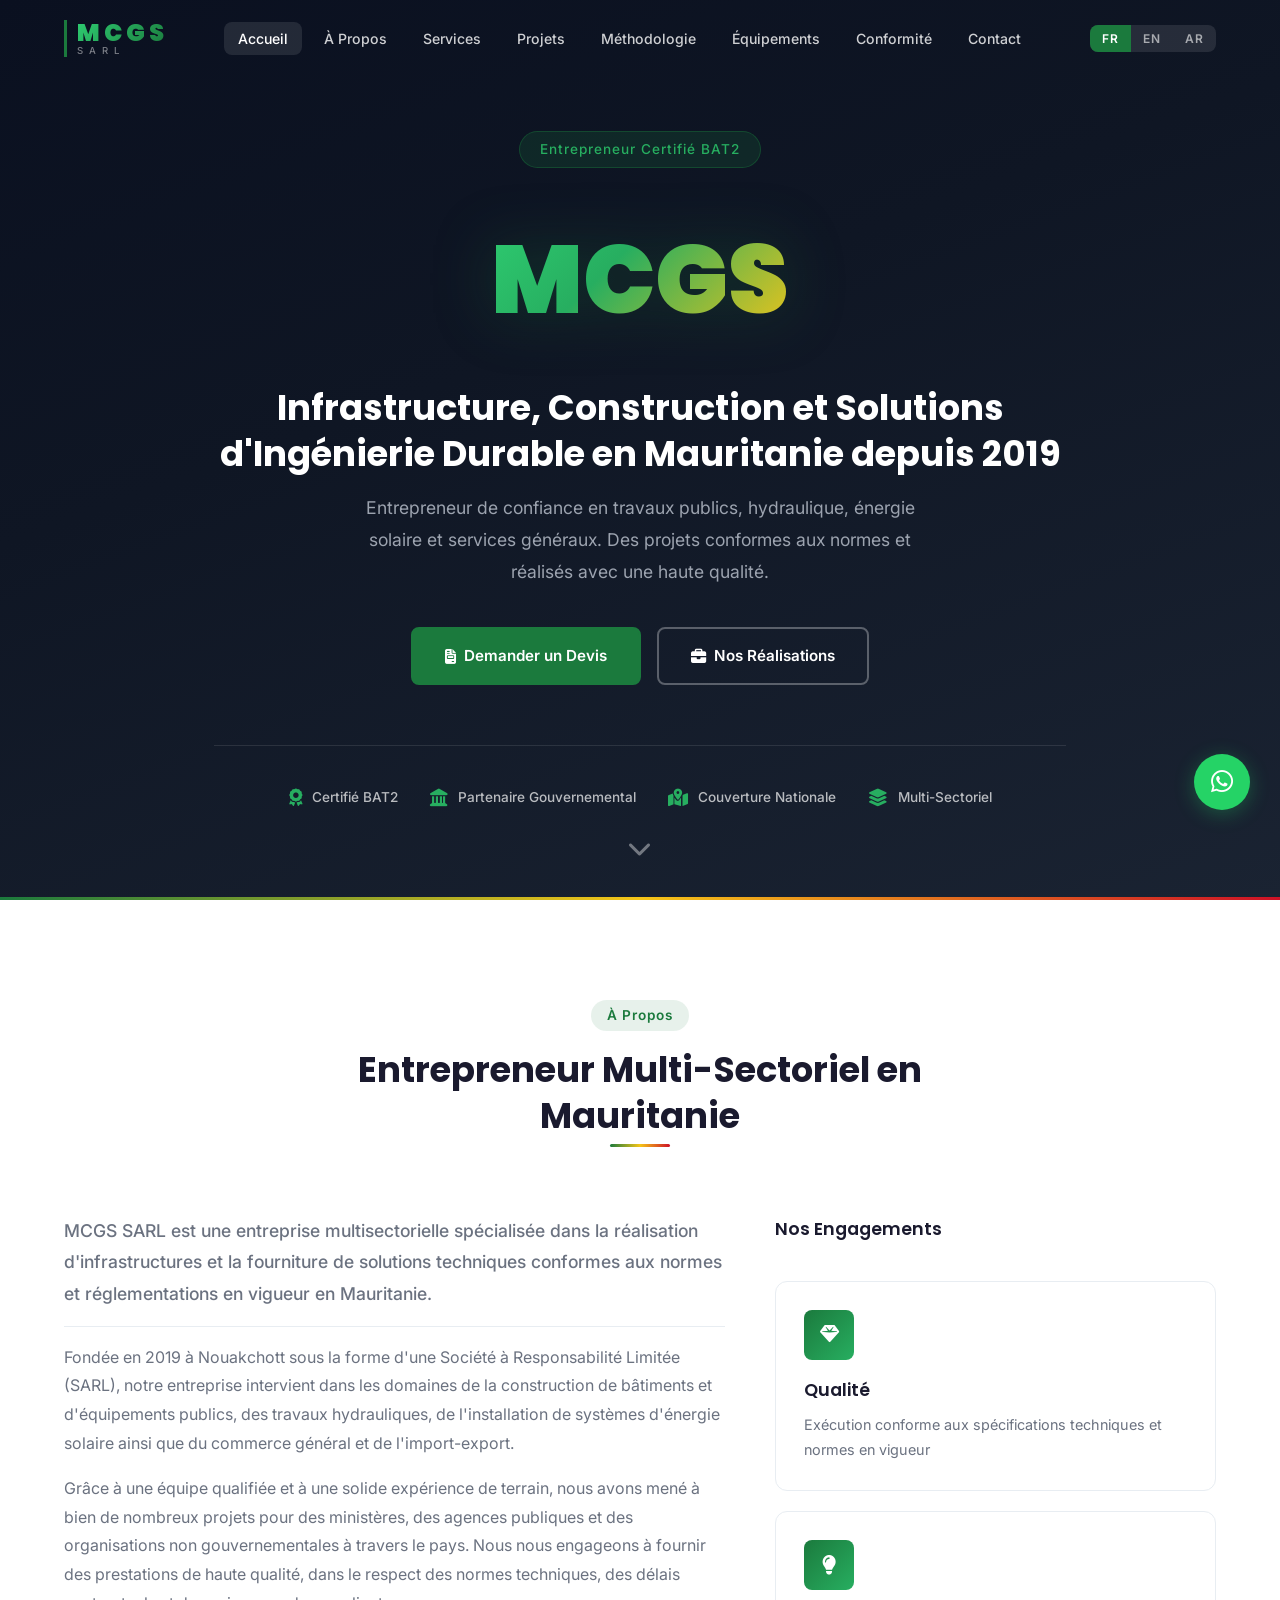
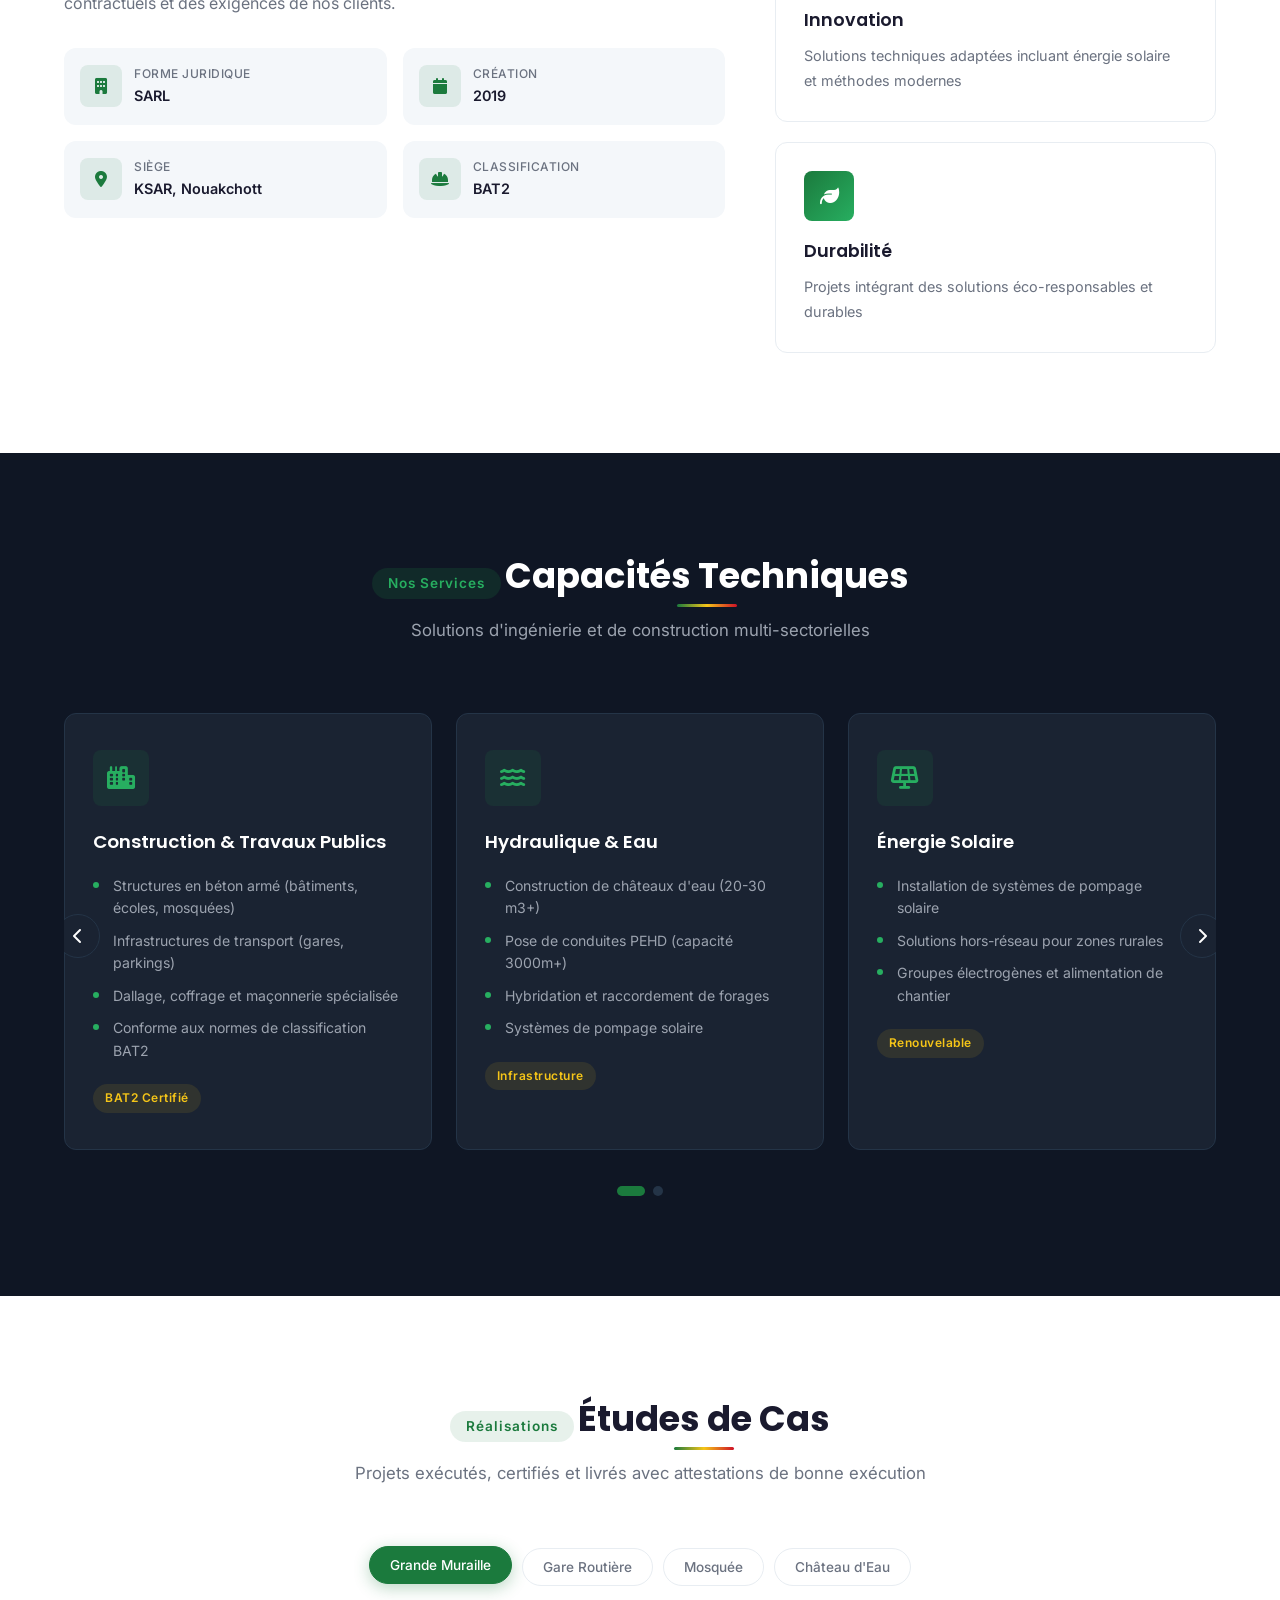
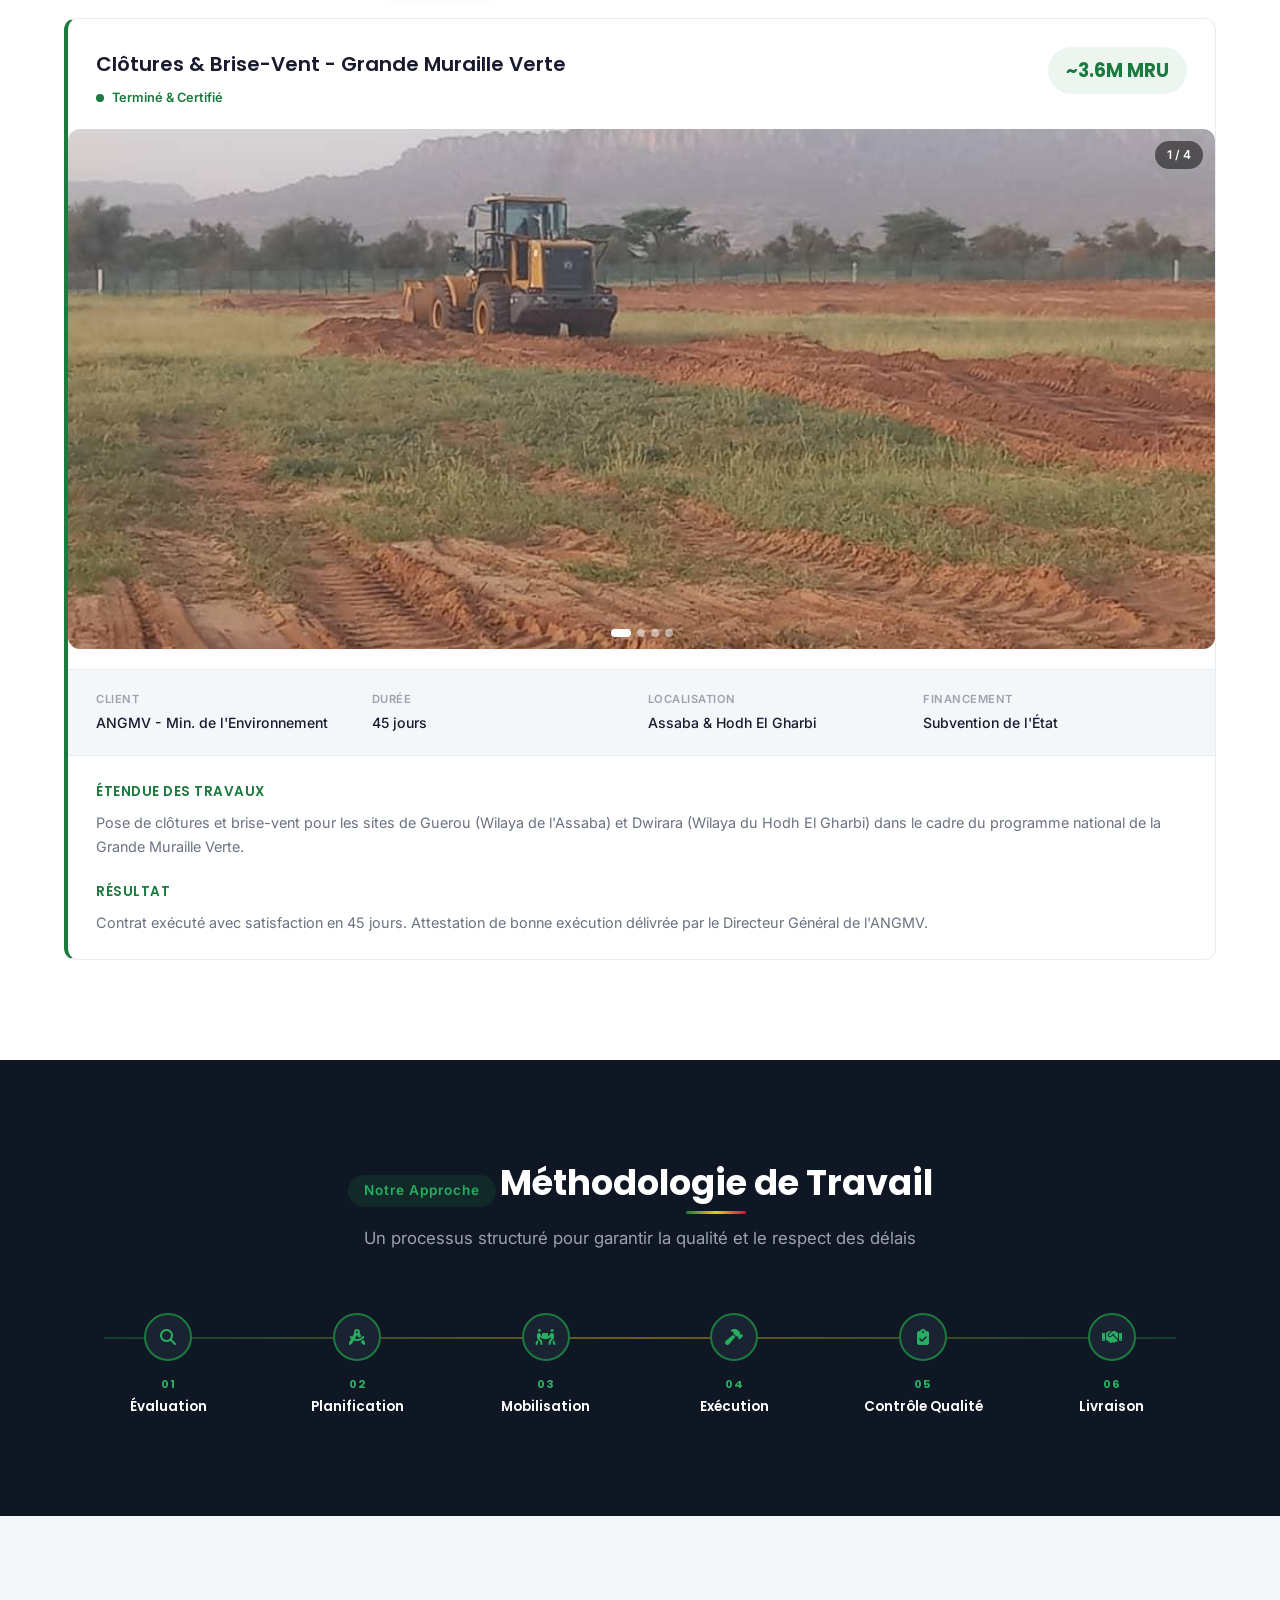
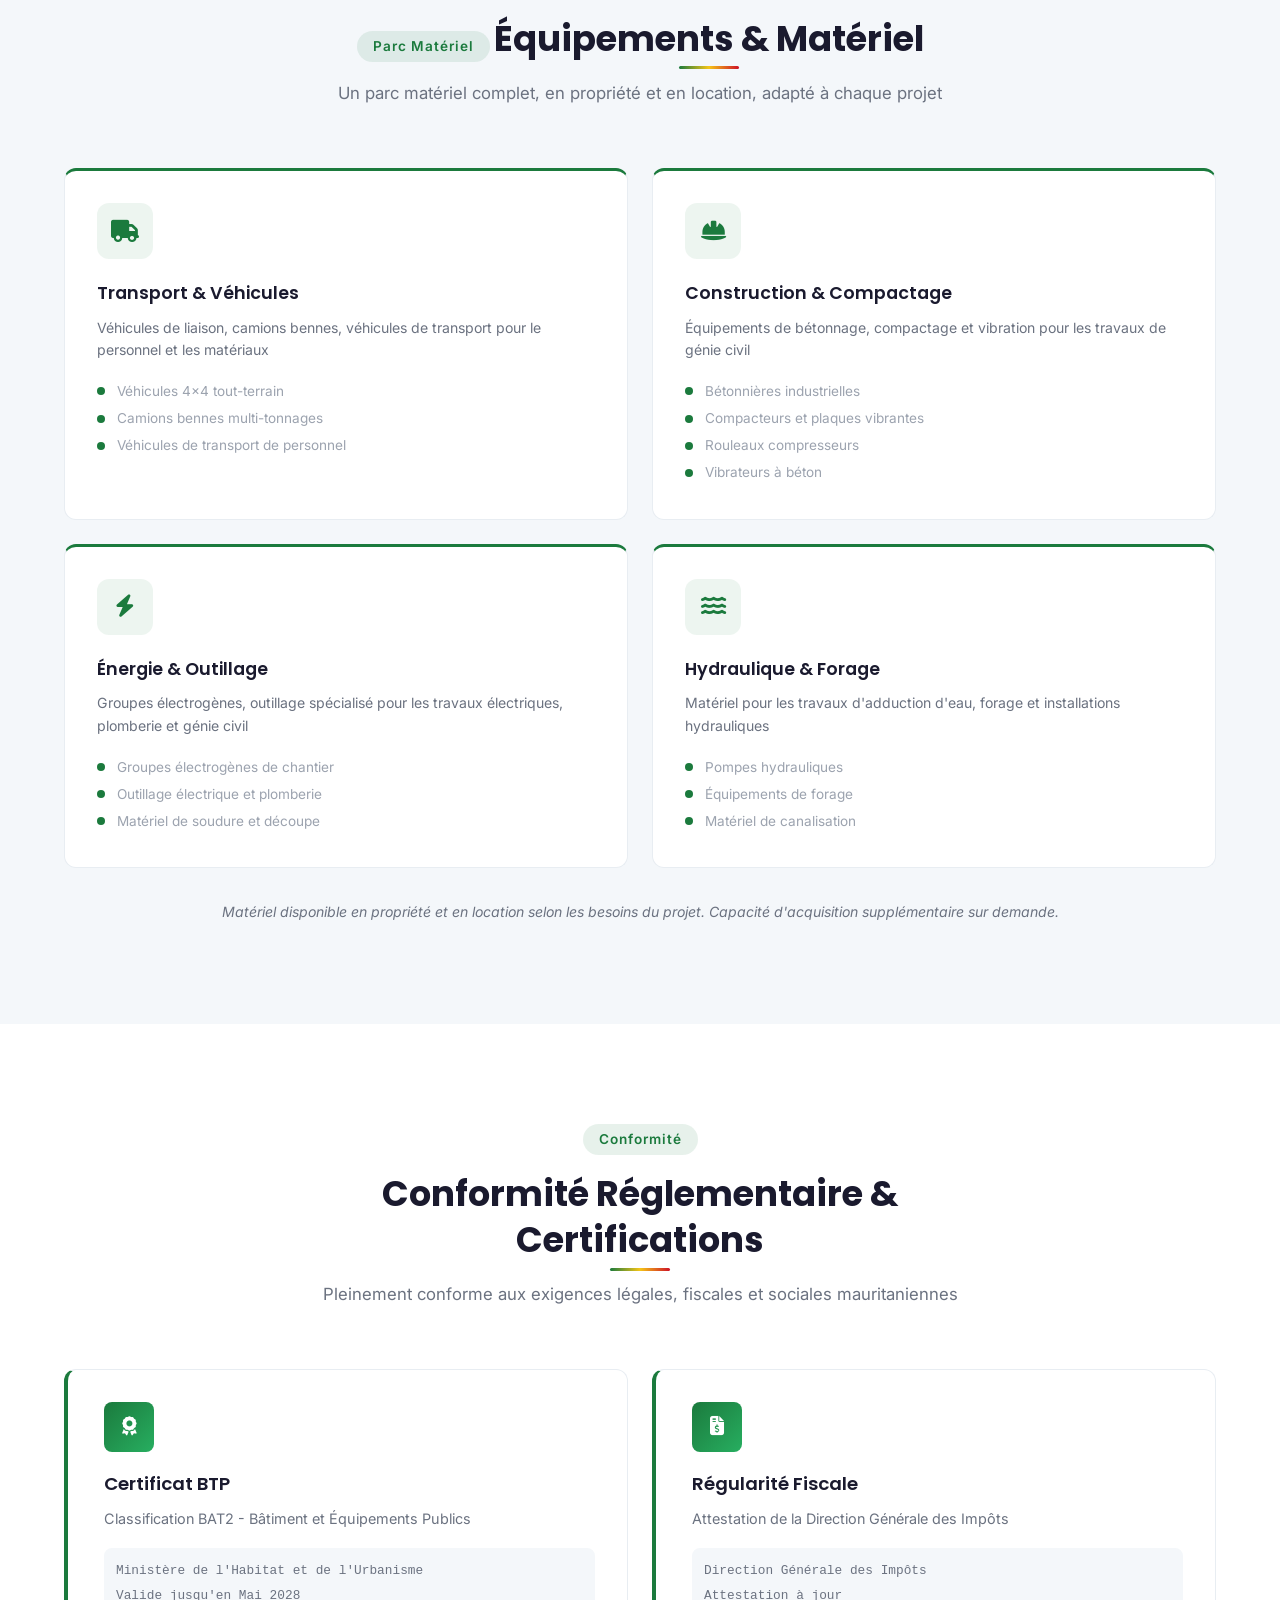
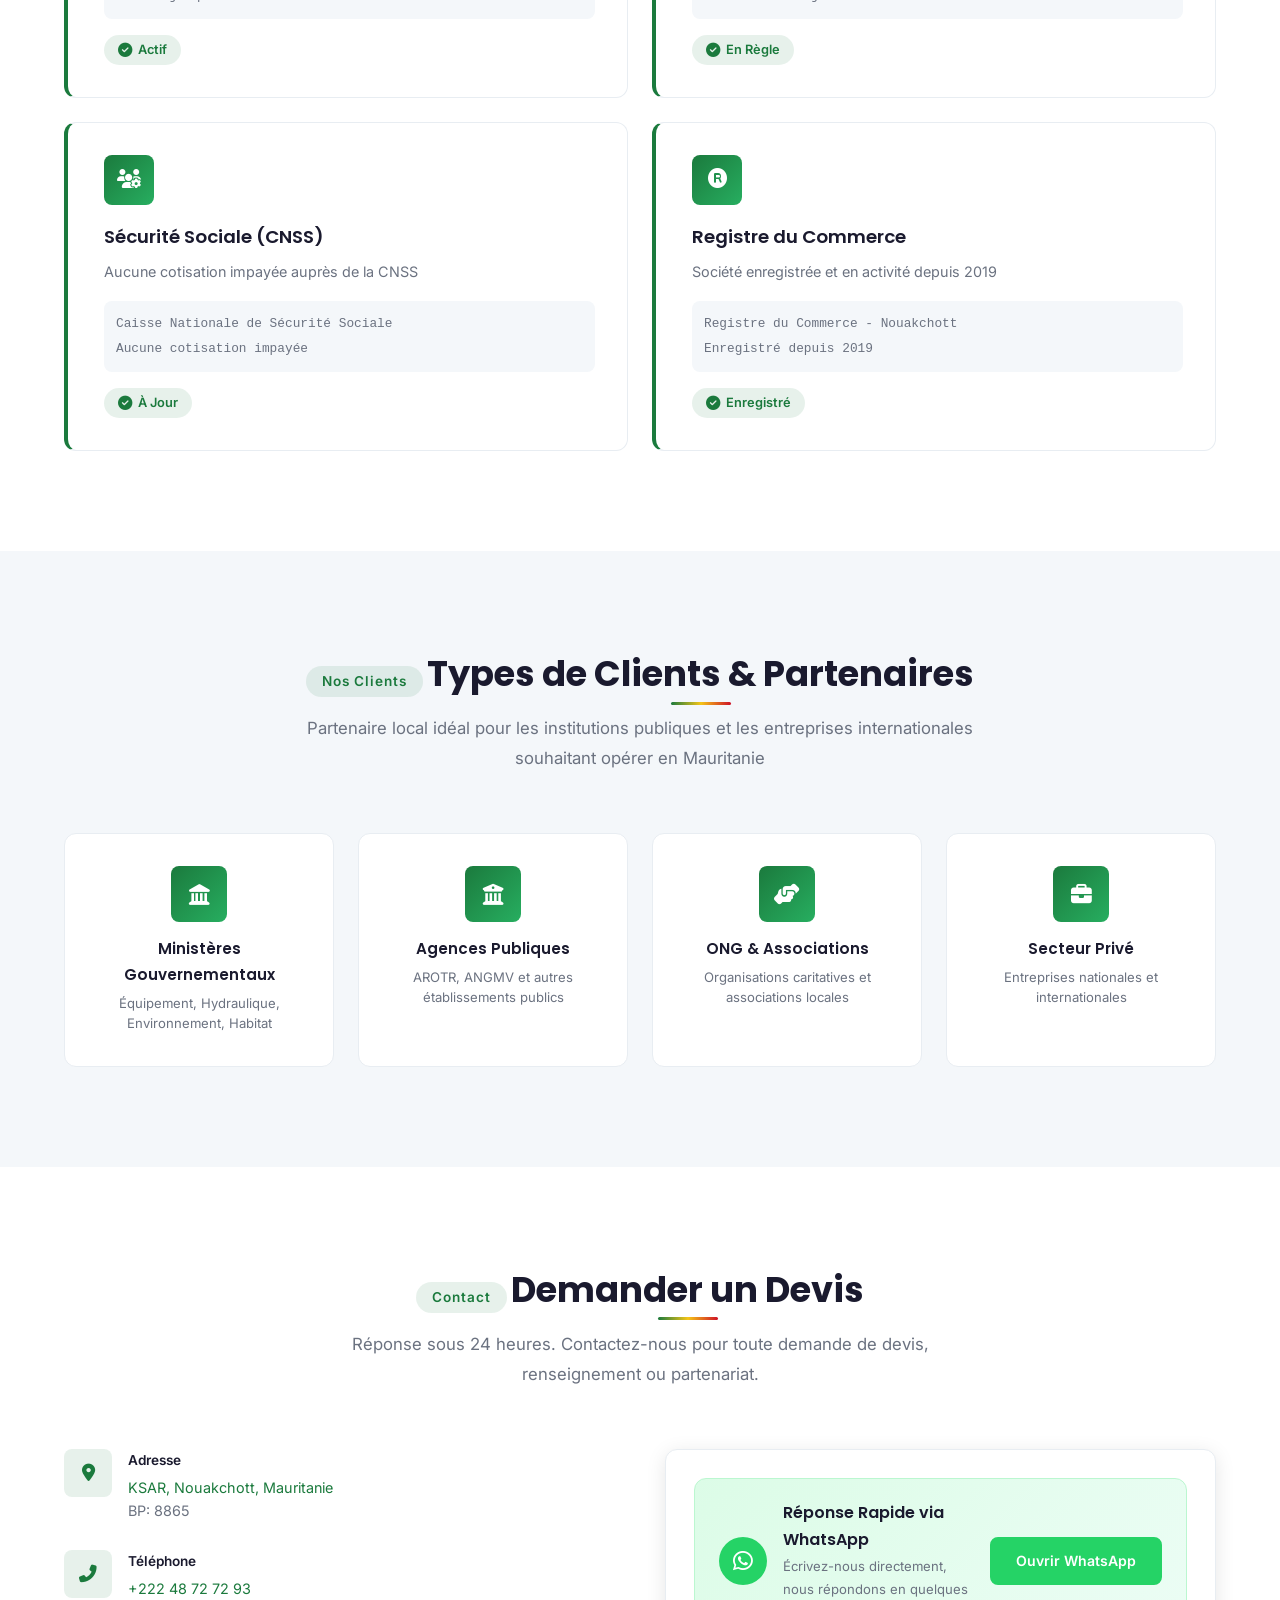
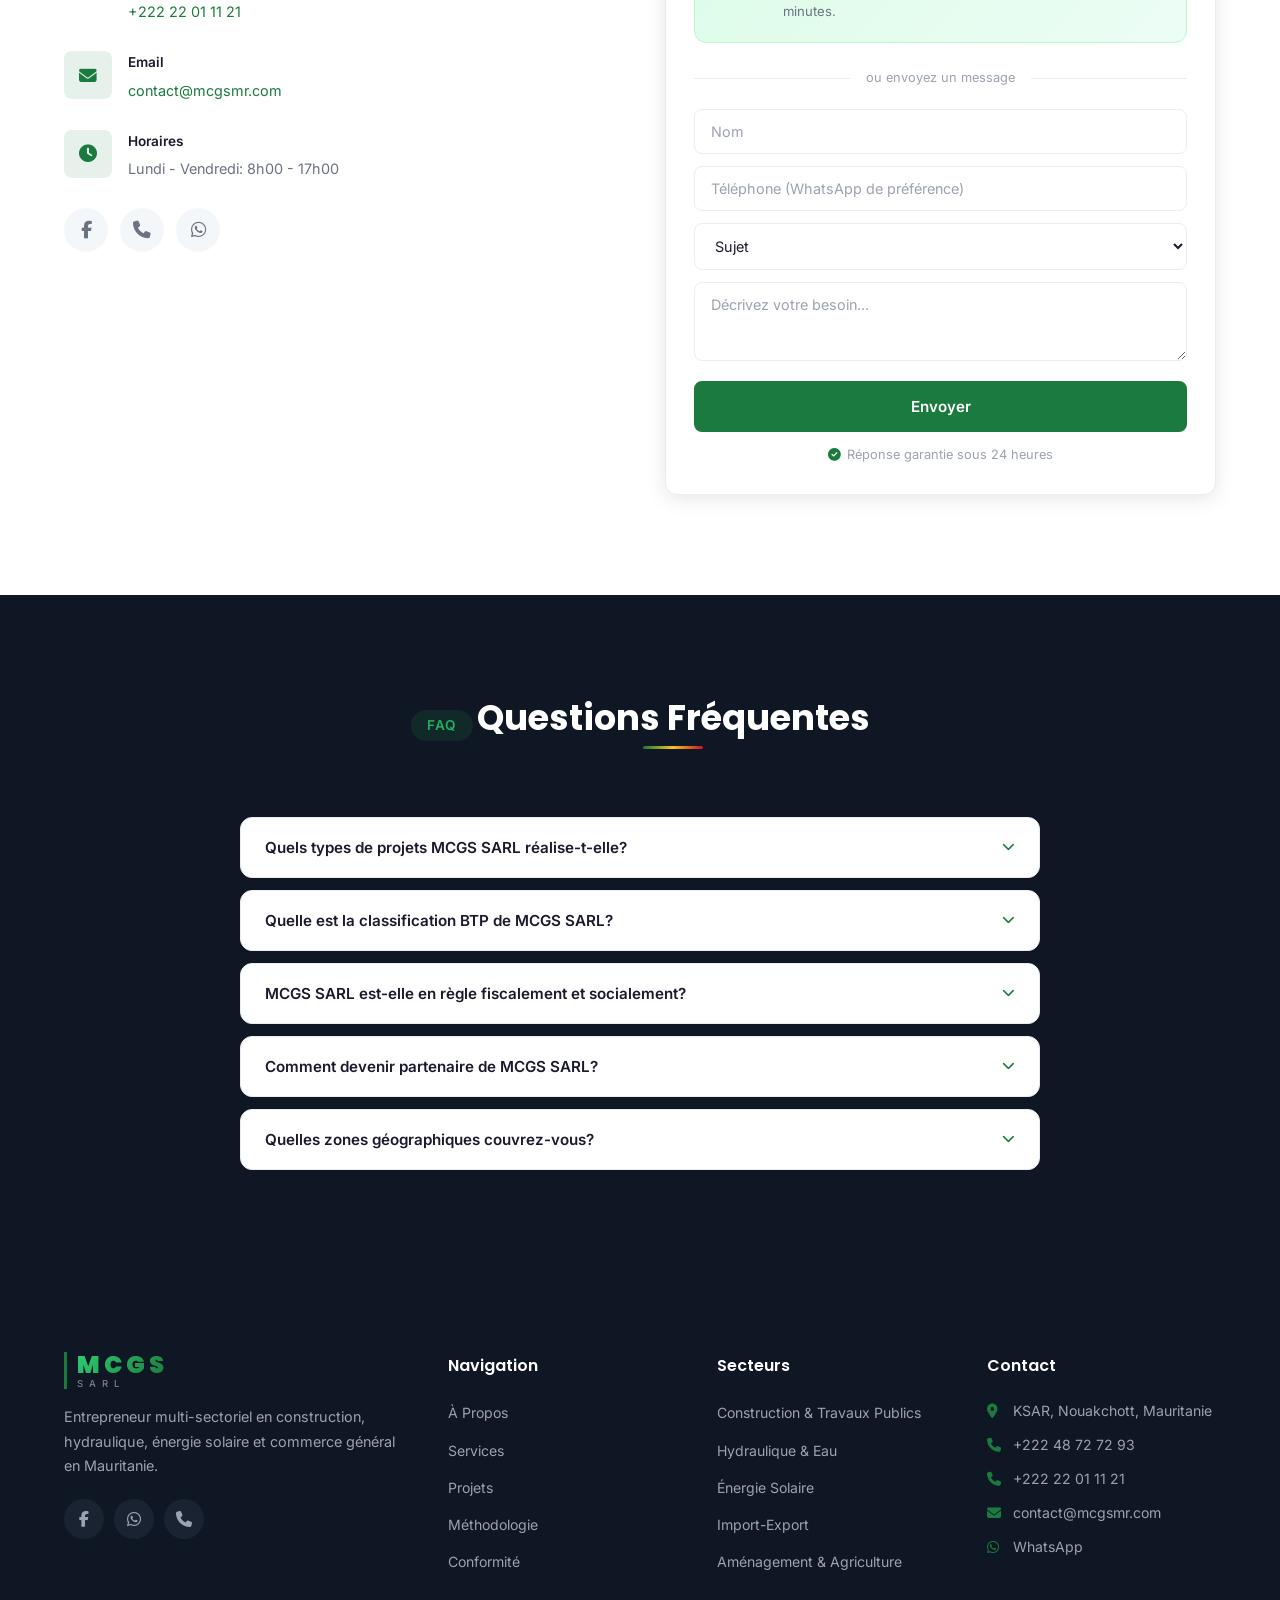
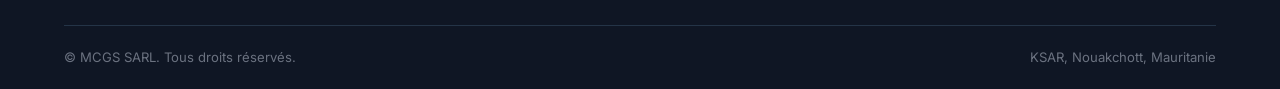
==== commit 0e977f65: "Add Google Maps link, remove bus station photo with no relevant image - Add Google Maps link to addr" ====
--- a/index.html
+++ b/index.html
@@ -133,7 +133,7 @@
               <div class="info-icon"><i class="fas fa-map-marker-alt"></i></div>
               <div>
                 <h4 data-i18n="about.location">Siège</h4>
-                <p>KSAR, Nouakchott</p>
+                <p><a href="https://maps.app.goo.gl/4XT4ymBDK78rT2sb6?g_st=aw" target="_blank" rel="noopener">KSAR, Nouakchott</a></p>
               </div>
             </div>
             <div class="info-card">
@@ -272,9 +272,6 @@
           </div>
           <div class="case-value">~12M MRU</div>
         </div>
-        <div class="case-gallery">
-          <img src="images/gare-routiere-1.jpg" alt="Chantier de la Gare Routière - Axe Nouakchott-Nouadhibou" loading="lazy">
-        </div>
         <div class="case-meta">
           <div class="meta-item"><span class="meta-label" data-i18n="projects.client">Client</span><span class="meta-value">AROTR - <span data-i18n="projects.p1client">Min. de l'Équipement et des Transports</span></span></div>
           <div class="meta-item"><span class="meta-label" data-i18n="projects.location">Localisation</span><span class="meta-value">Nouakchott</span></div>
@@ -627,7 +624,7 @@
             <div class="contact-icon"><i class="fas fa-map-marker-alt"></i></div>
             <div>
               <h4 data-i18n="contact.address">Adresse</h4>
-              <p>KSAR, Nouakchott, Mauritanie<br>BP: 8865</p>
+              <p><a href="https://maps.app.goo.gl/4XT4ymBDK78rT2sb6?g_st=aw" target="_blank" rel="noopener">KSAR, Nouakchott, Mauritanie</a><br>BP: 8865</p>
             </div>
           </div>
           <div class="contact-item">
@@ -798,7 +795,7 @@
         </div>
         <div class="footer-contact">
           <h4 data-i18n="contact.tag">Contact</h4>
-          <p><i class="fas fa-map-marker-alt"></i> KSAR, Nouakchott, Mauritanie</p>
+          <p><i class="fas fa-map-marker-alt"></i> <a href="https://maps.app.goo.gl/4XT4ymBDK78rT2sb6?g_st=aw" target="_blank" rel="noopener">KSAR, Nouakchott, Mauritanie</a></p>
           <p><i class="fas fa-phone"></i> <a href="tel:+22248727293">+222 48 72 72 93</a></p>
           <p><i class="fas fa-phone"></i> <a href="tel:+22222011121">+222 22 01 11 21</a></p>
           <p><i class="fas fa-envelope"></i> <a href="mailto:contact@mcgsmr.com">contact@mcgsmr.com</a></p>
